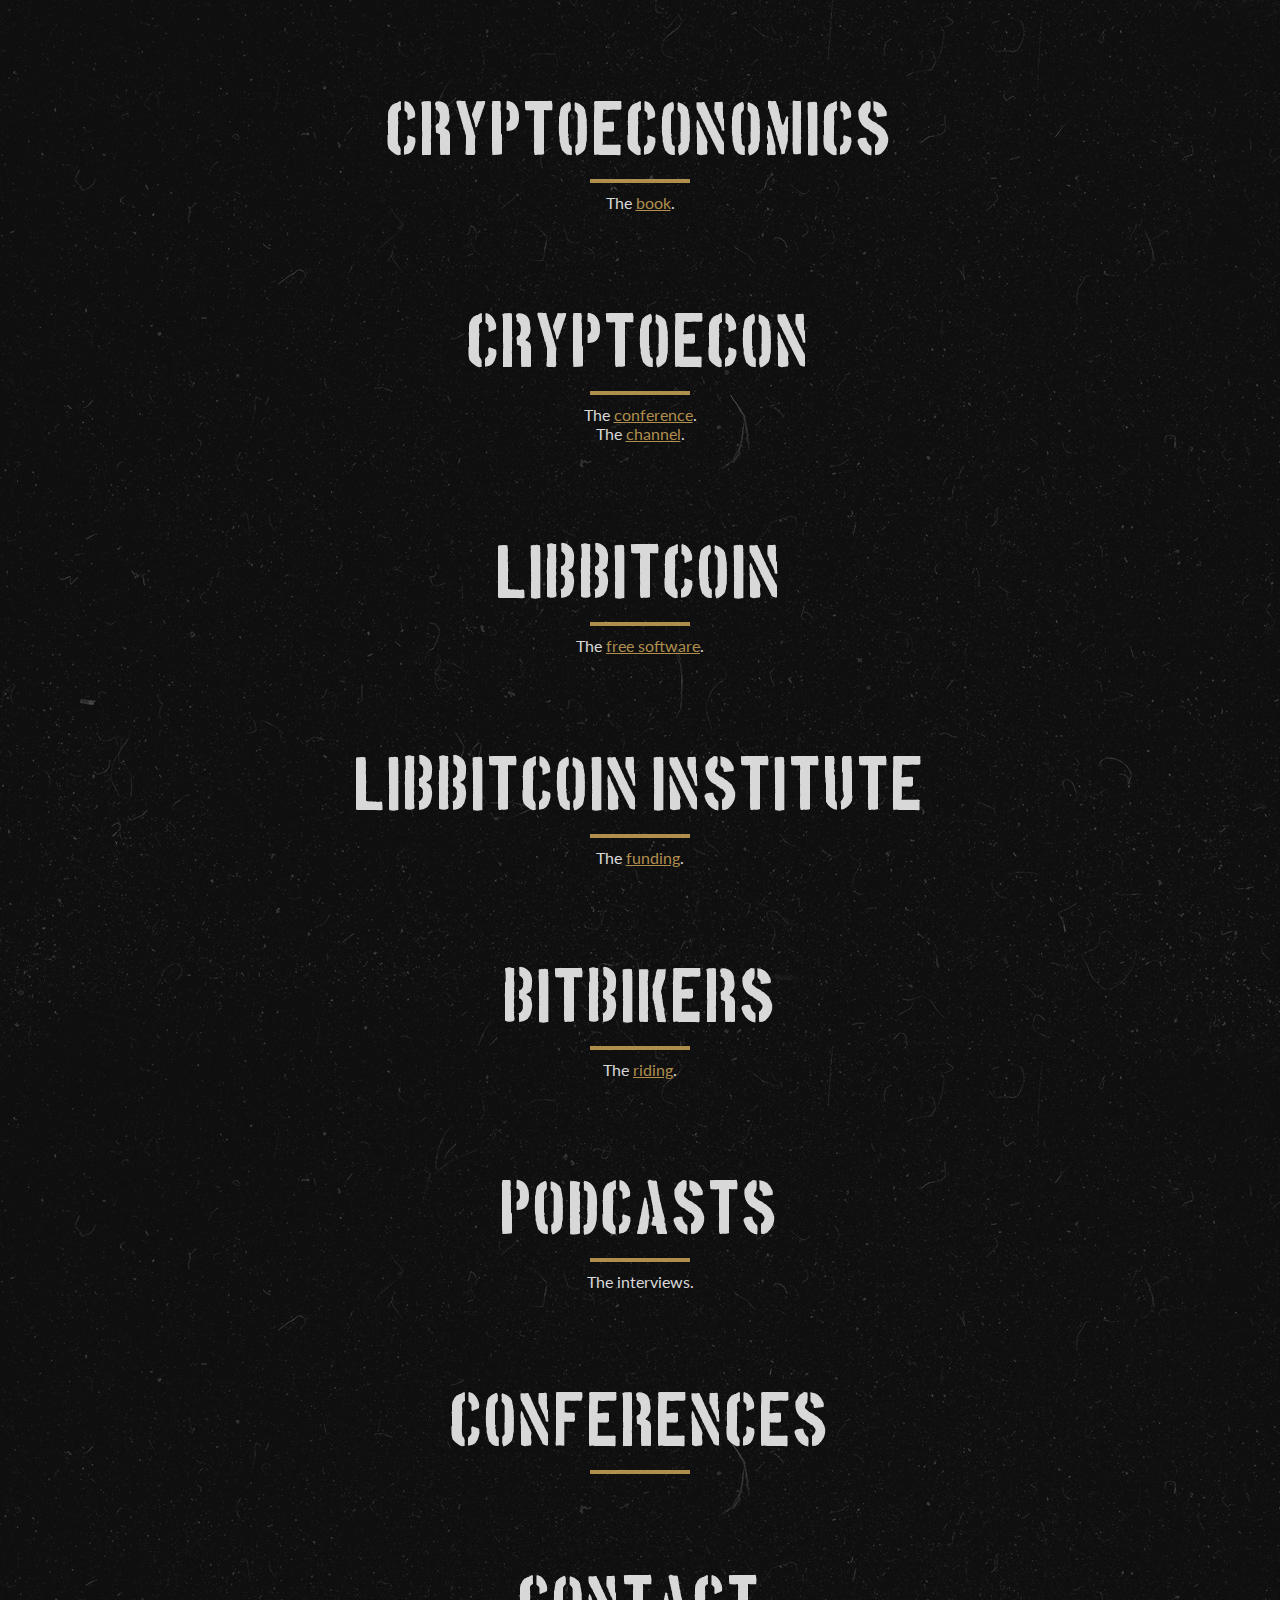
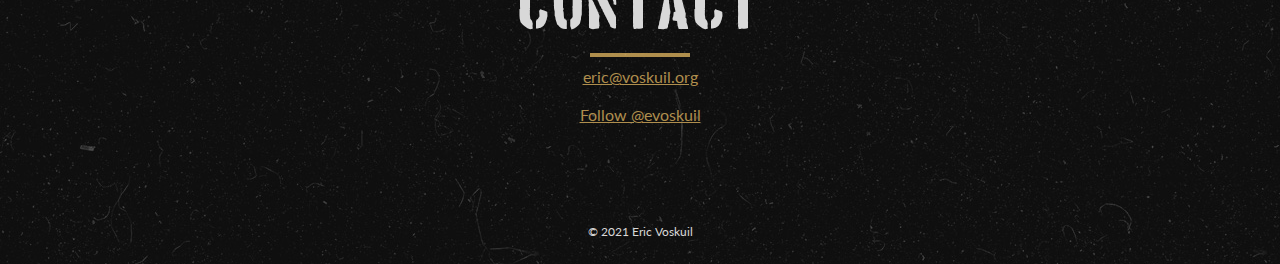
==== index.html @ b8753273 "WIP" ====
<html>
    <head>
        <title>Eric Voskuil</title>
        <meta charset="UTF-8">
        <meta name="viewport" content="width=devicewidth, initial-scale=1.0">
        <meta name="description" content="">

        <link href="https://fonts.googleapis.com/css?family=Lato:300,400,700,900&display=swap" rel="stylesheet">
        <link rel="icon" type="image/png" href="images/icon.png" />
        <link rel="stylesheet" href="style/style.css"/>
    </head>
    <body>
        <div class="section first">
            <div class="title">Cryptoeconomics</div>
            <div class="content center">
                The <a href="cryptoeconomics/index.html">book</a>.
            </div>
        </div>
        
        <div class="section">
            <div class="title">CryptoEcon</div>
            <div class="content center">
                The <a href="https://cryptoecon.org">conference</a>.
                <br>
                The <a href="https://www.youtube.com/channel/UC4OpJvbCwjufMq_bpMF1LnQ">channel</a>.
            </div>
        </div>
        
        <div class="section">
            <div class="title">Libbitcoin</div>
            <div class="content center">
                The <a href="https://libbitcoin.info">free software</a>.
            </div>
        </div>

        <div class="section">
            <div class="title">Libbitcoin Institute</div>
            <div class="content center">
                The <a href="https://libbitcoininstitute.org"/>funding</a>.
            </div>
        </div>
        
        <div class="section">
            <div class="title">Bitbikers</div>
            <div class="content center">
                The <a href="https://bitbikers.org">riding</a>.
            </div>
        </div>
        
        <div class="section">
            <div class="title">Podcasts</div>
            <div class="content center">
                The interviews.
            </div>
        </div>
        
        <div class="section">
            <div class="title center">Conferences</div>
            <div class="content">
            </div>
        </div>

        <div class="section">
            <div class="title">CONTACT</div>
            <div class="content">
                <div class="center">
                    <a href="mailto:eric@voskuil.org">eric@voskuil.org</a>
                    <br><br>
                    <a class="twitter-follow-button"
                      href="https://twitter.com/evoskuil"
                      data-size="small">Follow @evoskuil</a>
                    <script async src="https://platform.twitter.com/widgets.js" charset="utf-8"></script>
                </div>
            </div>
        </div>

        <footer style="font-size:75%">
            &copy; 2021 Eric Voskuil
        </footer>
    </body>
</html>
---- style/style.css ----
* {
  box-sizing: border-box;
}
a {
    color: #af8e4d;
}
body {
    margin: 0;
    padding: 0;
    font-family: 'Lato', sans-serif;
    font-size: 16px;
    color: #d8d8d8;
    background: url('../images/background.jpg');
    -webkit-font-smoothing: antialiased;
}
@font-face {
    font-family: 'Boston';
    src: url('boston.ttf');
}

/*       Header       */
header {
    color: #d8d8d8;
    margin-bottom: 100px;
}
header .background {
    position: absolute;
    top: 0;
    left: 0;
    right: 0;
    height: 600px;
    opacity: 0.80;
    background: url('../images/header.jpg');
    background-position: center;
    z-index: -1000;
    background-size: cover;
    -webkit-mask-image: linear-gradient(to top, rgba(255,255,255,0), rgba(255,255,255,1));
}
header .cover {
    margin-top: 50px;
    text-align: center;
}
header .cover img {
    width: 90%;
    max-width: 600px;
}
header .title {
    margin-top: 120px;
    margin-bottom: 50px;
    font-size: 27px;
    text-align: center;
    color: #ffffff;
}

/*       Content       */
.section {
    margin-top: 100px;
}

.section > .title {
    color: #d8d8d8;
    font-family: 'Boston';
    font-size: 60px;
    text-align: center;
}
.section > .title:after {
    display: block;
    content: "";
    width: 100px;
    height: 4px;
    background-color: #e5b962;
    opacity: 0.75;
    margin: 10px auto;
}
.section > .content {
    max-width: 1080px;
    width: 90%;
    margin: 0 auto;
}
.bold {
    font-weight: 900;
}
.italic {
    font-style: italic;
}
.center {
    text-align: center;
}
.paragraph {
    text-align: justify;
	margin: 10px 10px 10px 10px;
}
.row {
    display: flex;
}
.row-column {
    width: 50%;
    padding: 20px;
}
.row-column.row-middle {
    align-self: center;
}
.row-column > .title {
    color: #d8d8d8;
    font-family: 'Boston';
    font-size: 28px;
    text-align: center;
    margin-top: 20px;
}
.row-column > .title:after {
    display: block;
    content: "";
    width: 80px;
    height: 2px;
    background-color: #e5b962;
    opacity: 0.75;
    margin: 0 auto;
}
.row-column .row-img {
    width: 100%;
    border: 3px solid #af8e4d;
}
.row-column .address {
    margin-top: 10px;
    text-align: center;
}

/*       Speakers       */
.speakers {
    display: flex;
    justify-content: center;
    flex-wrap: wrap;
    margin: 0 -30px 0 -30px;
}
.speaker {
    text-align: center;
    display: flex;
    flex-direction: column;
    width: 160px;
    margin: 30px 30px;
}
.speaker img {
    width: 144px;
    height: 144px;
    border: 3px solid #af8e4d;
    align-self: center;
}
.speaker .name {
    font-weight: 900;
    margin-top: 5px;
}

/*       Syllabus Item       */
.day-title {
    display: inline-block;
    font-size: 24px;
    padding-bottom: 5px;
    border-bottom: 2px solid #af8e4d;
    margin: 30px 0 30px 0;
    font-weight: 700;
}
.day {
    display: table;
    width: 100%;
}
.day-item {
    display: table-row;
}
.day-item > .timeslot {
    display: table-cell;
    width: 200px;
    padding-top: 30px;
}
.day .day-item:first-child > .timeslot {
    padding-top: 0px;
}
.day-item > .timeslot .divider {
    display: inline-block;
    content: "";
    width: 5px;
    height: 2px;
    background-color: #d8d8d8;
    opacity: 0.75;
    margin: 5px 3px;
}
.day-item > .content {
    display: table-cell;
}
.day-item > .content > .title {
    font-weight: 900;
}
.day-item > .content > .by span {
    color: #af8e4d;
}
.day-item > .content > .description {
    margin-top: 10px;
}

/*       Sponsors       */
.sponsors {
    display: flex;
    justify-content: center;
    flex-wrap: wrap;
    margin: 0 -35px 0 -35px;
}
.sponsor {
    text-align: center;
    display: flex;
    flex-direction: column;
    margin: 35px;
    justify-content: center;
}
.sponsor img {
    max-width: 250px;
    display: inline-flex;
}

/*       Contact       */
.contact {
    margin-top: 50px;
}

/*       Footer       */
footer {
    margin-top: 100px;
    margin-bottom: 25px;
    text-align: center;
}

@media only screen and (max-width: 1400px) {
    .section.first {
        margin-top: 100px;
    }
}

@media only screen and (max-width: 950px) {
    .row.block {
        display: block;
    }
    .row-column {
        width: 100%;
    }
    .row-column .row-img {
        width: 100%;
    }

    .day-item > .timeslot {
        width: 175px;
    }
}

@media only screen and (max-width: 750px) {
    .row-column .address {
        font-size: 20px;
    }

    .speakers {
        margin: 0 -20px 0 -20px;
    }
    .speaker {
        margin: 10px;
    }
    .day-item > .timeslot {
        width: 100px;
    }
    .day-item > .timeslot .divider {
        display: block;
        content: "";
        width: 50px;
        height: 1px;
        opacity: 0.75;
        margin: 10px 0;
    }
    .sponsors {
        margin: 0 -20px 0 -20px;
    }
}
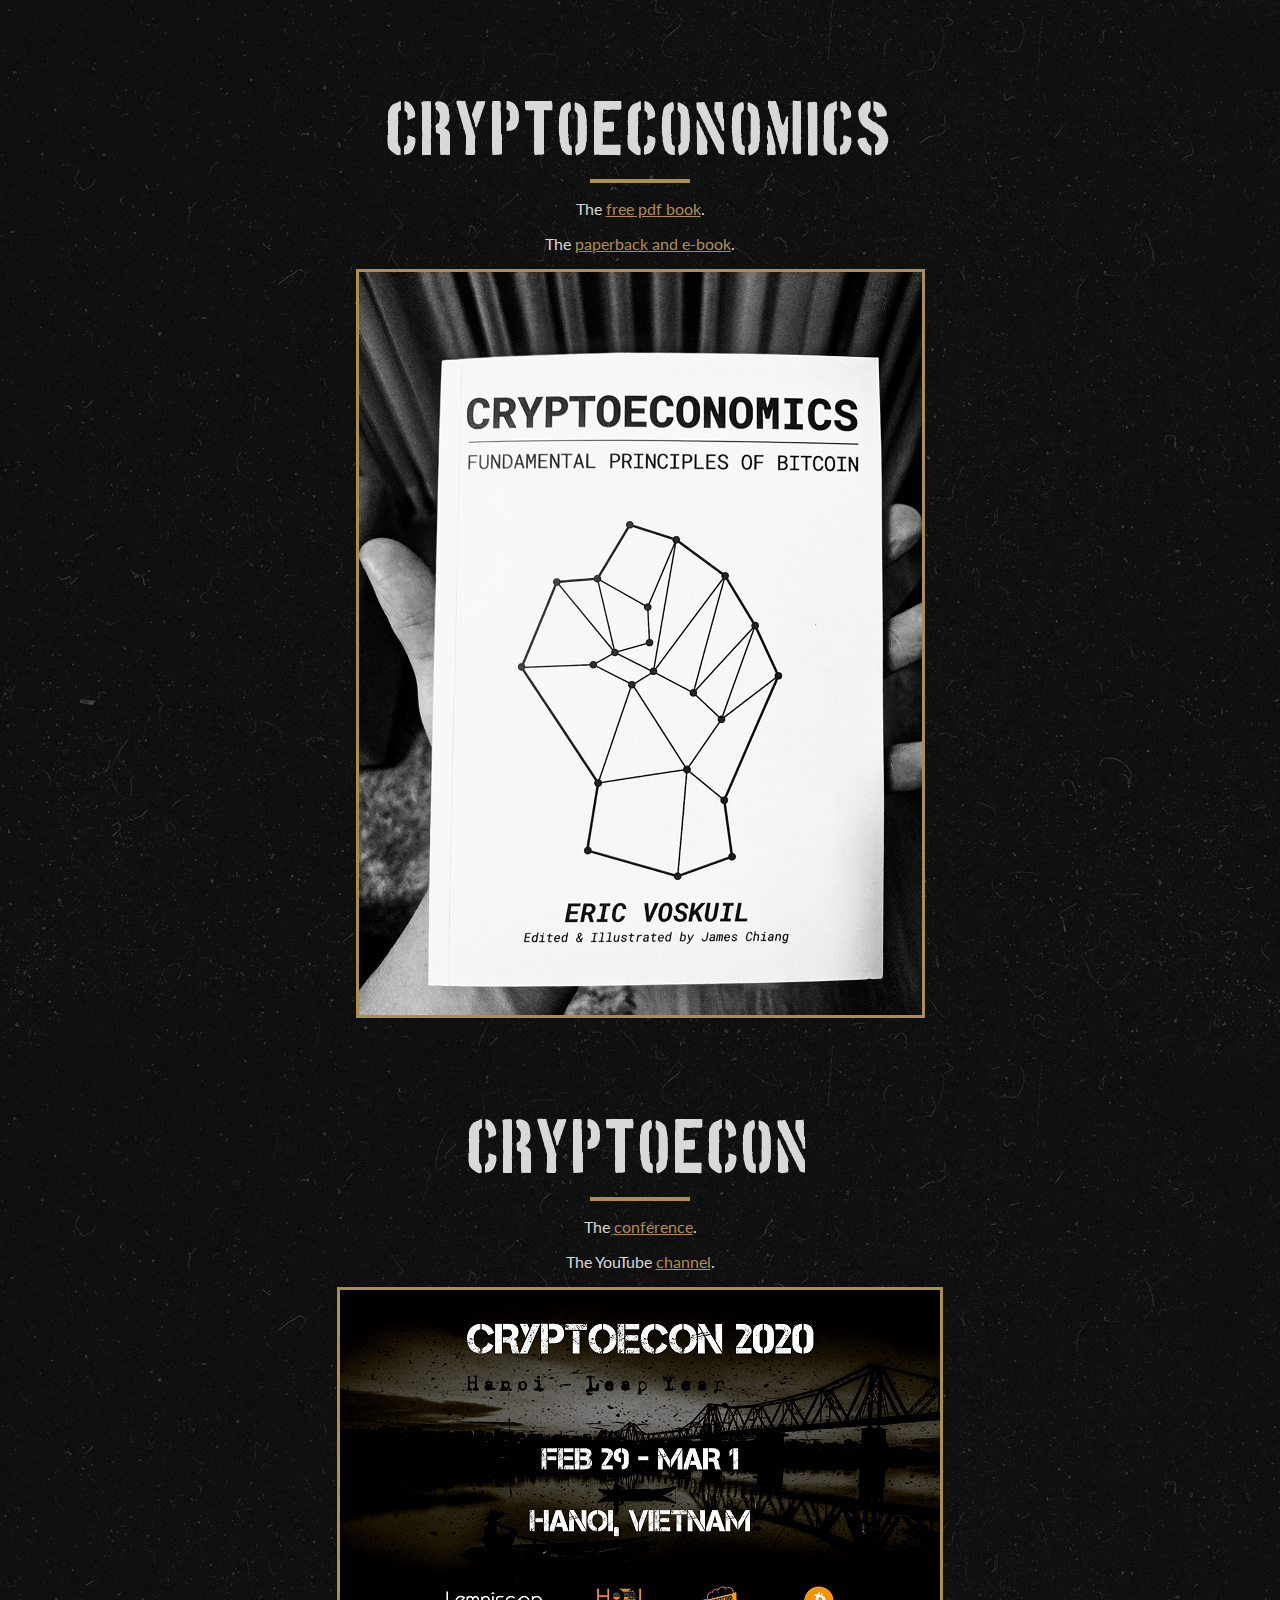
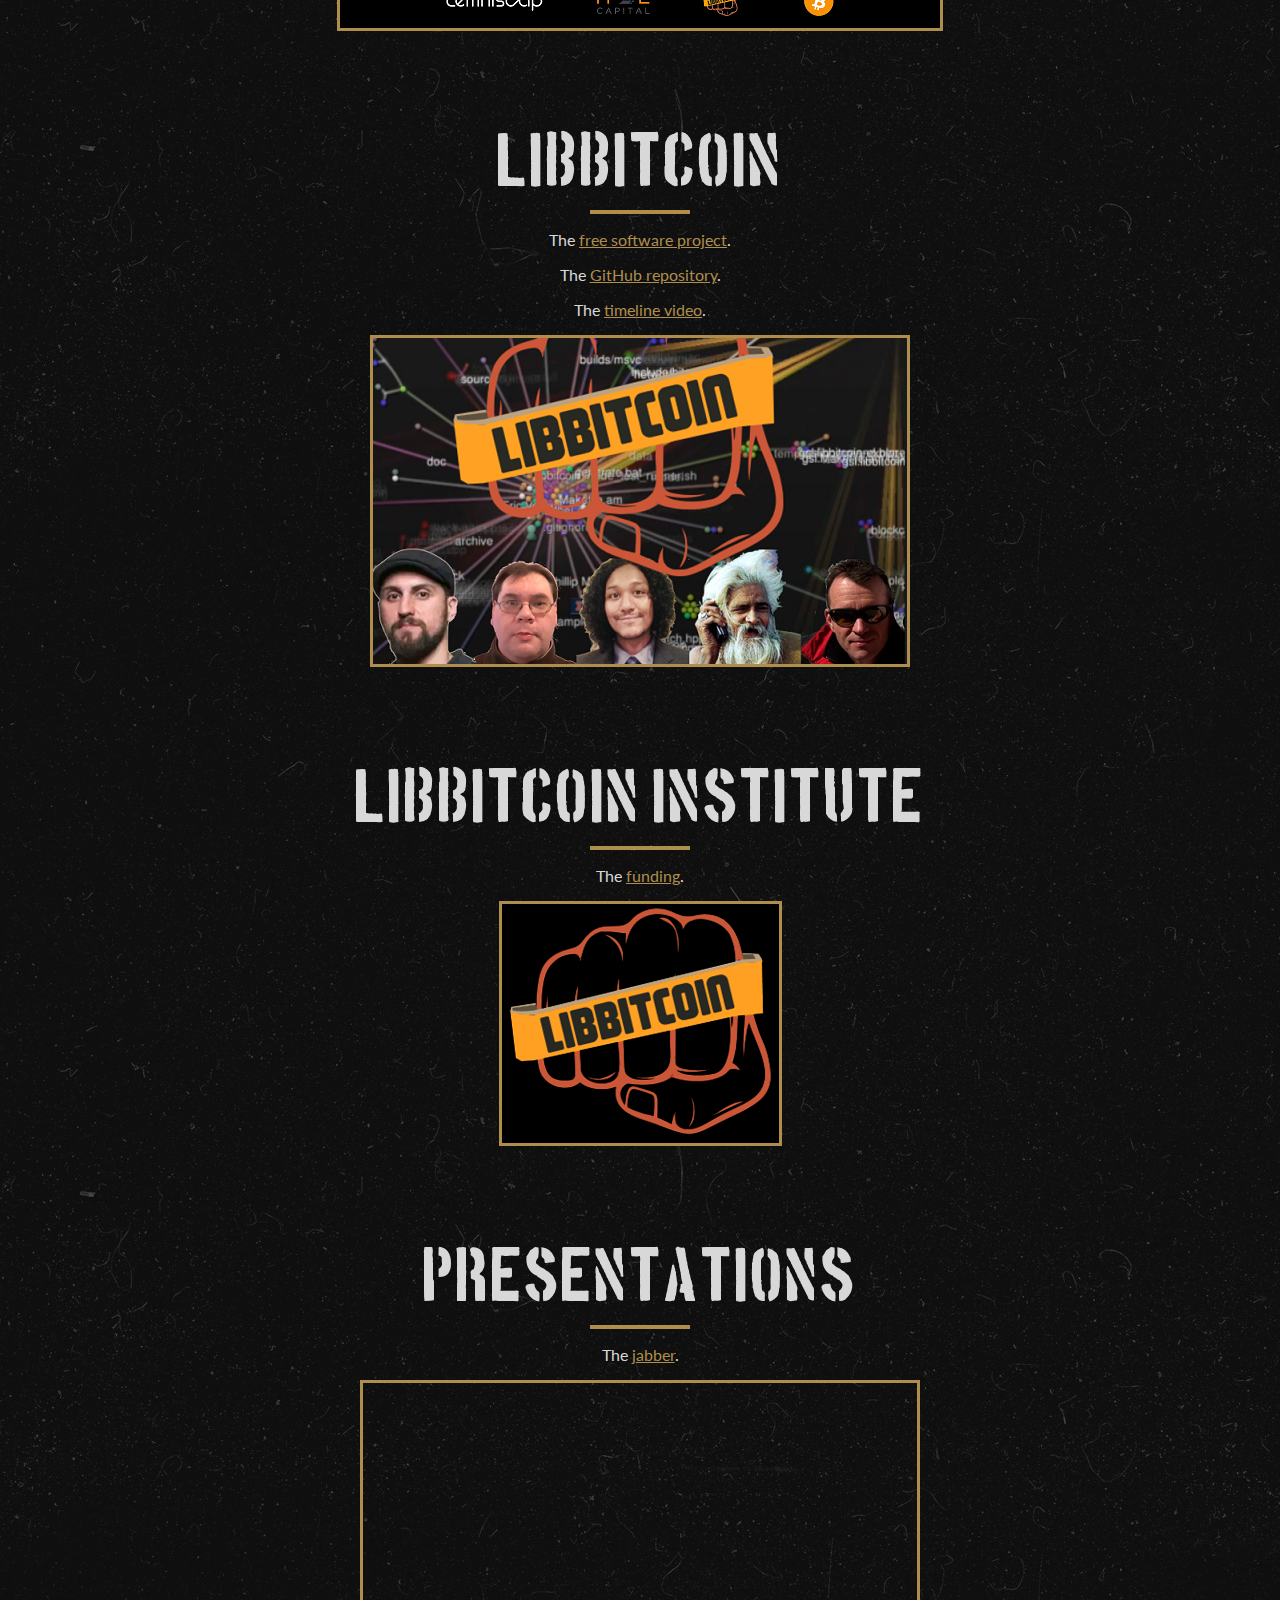
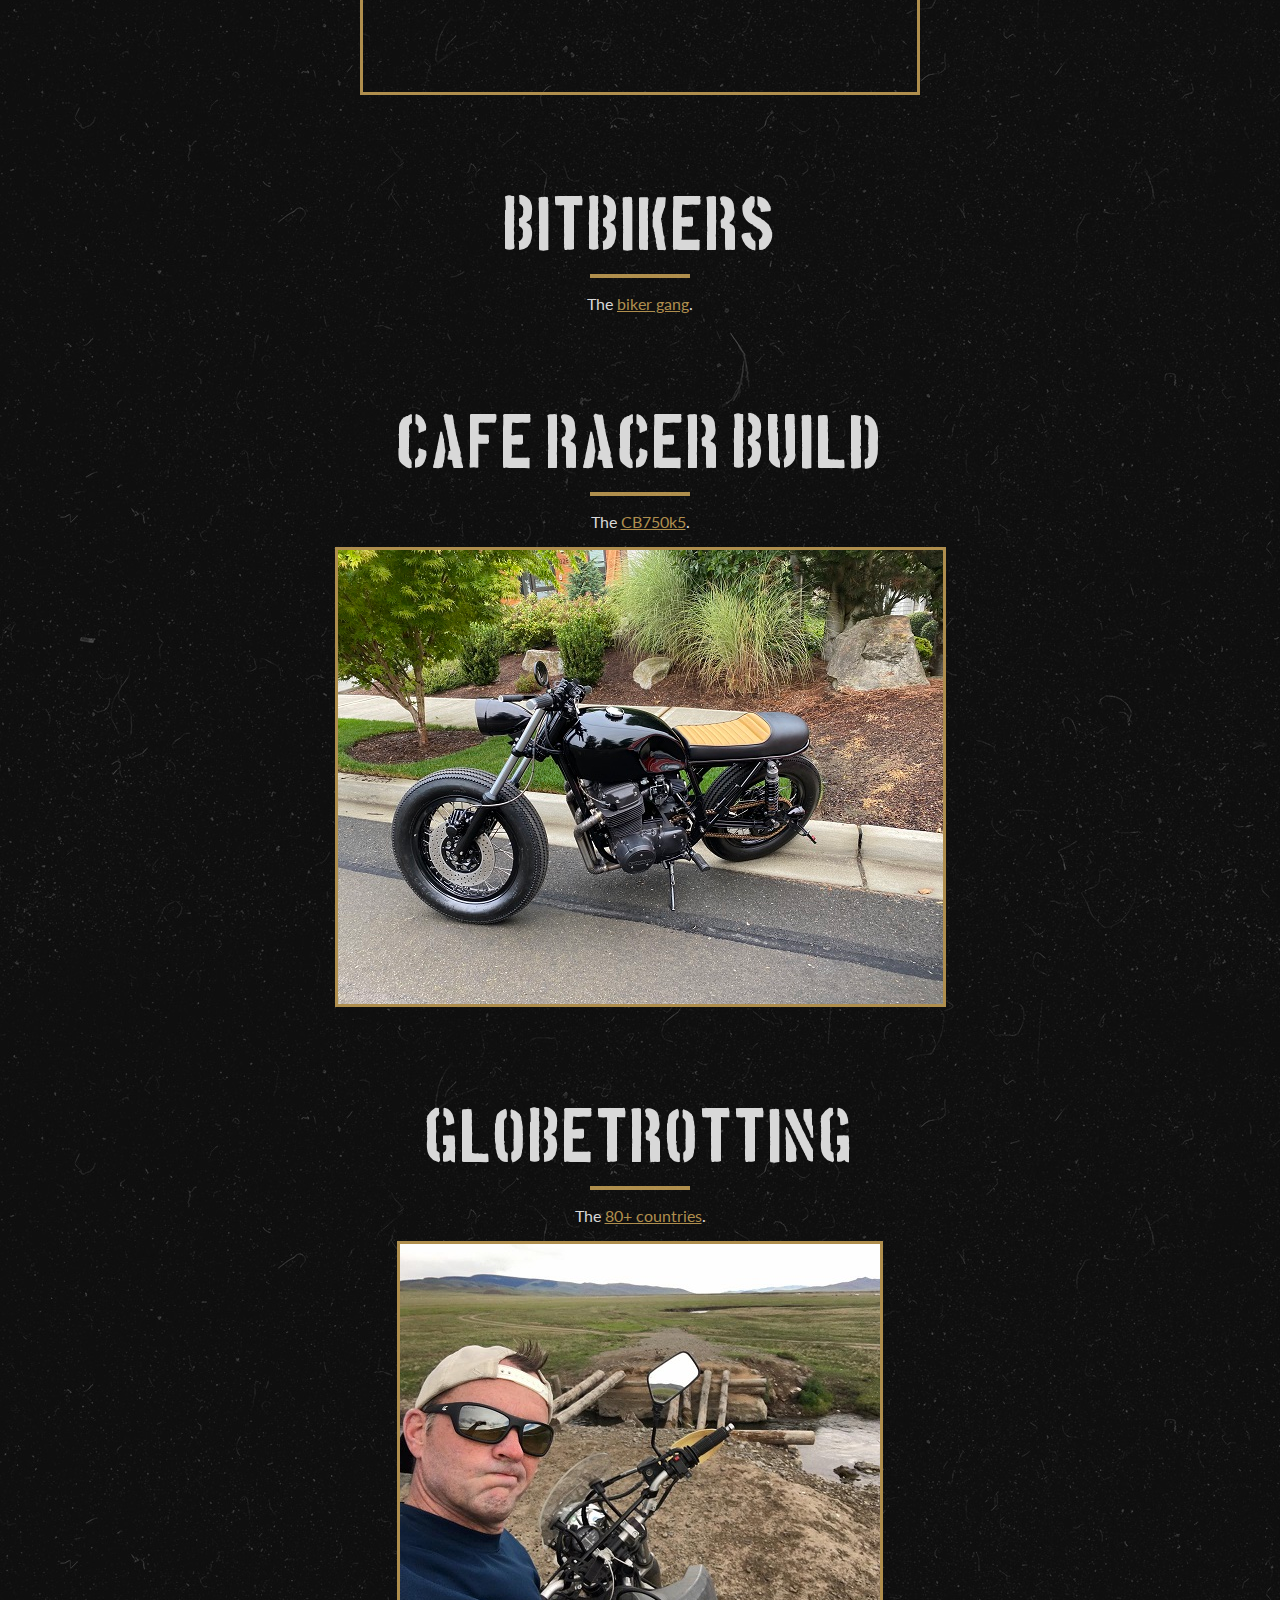
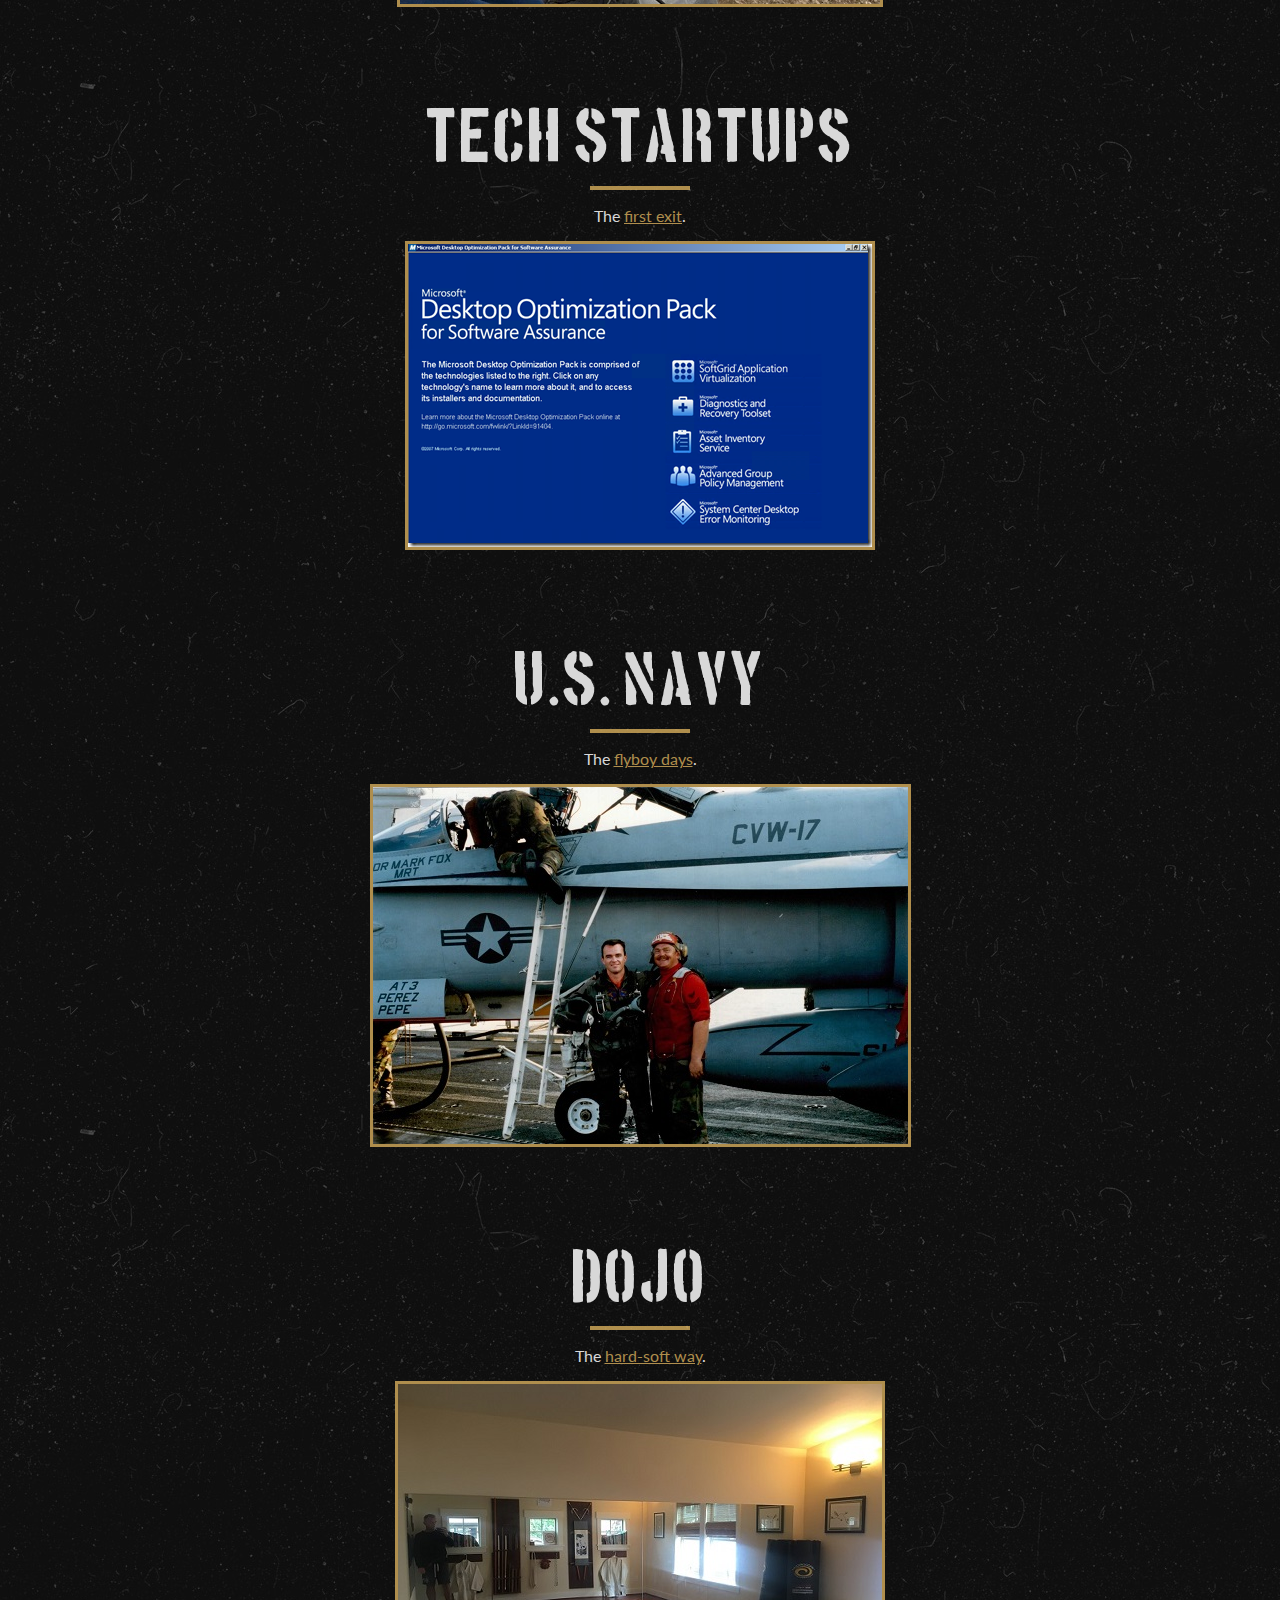
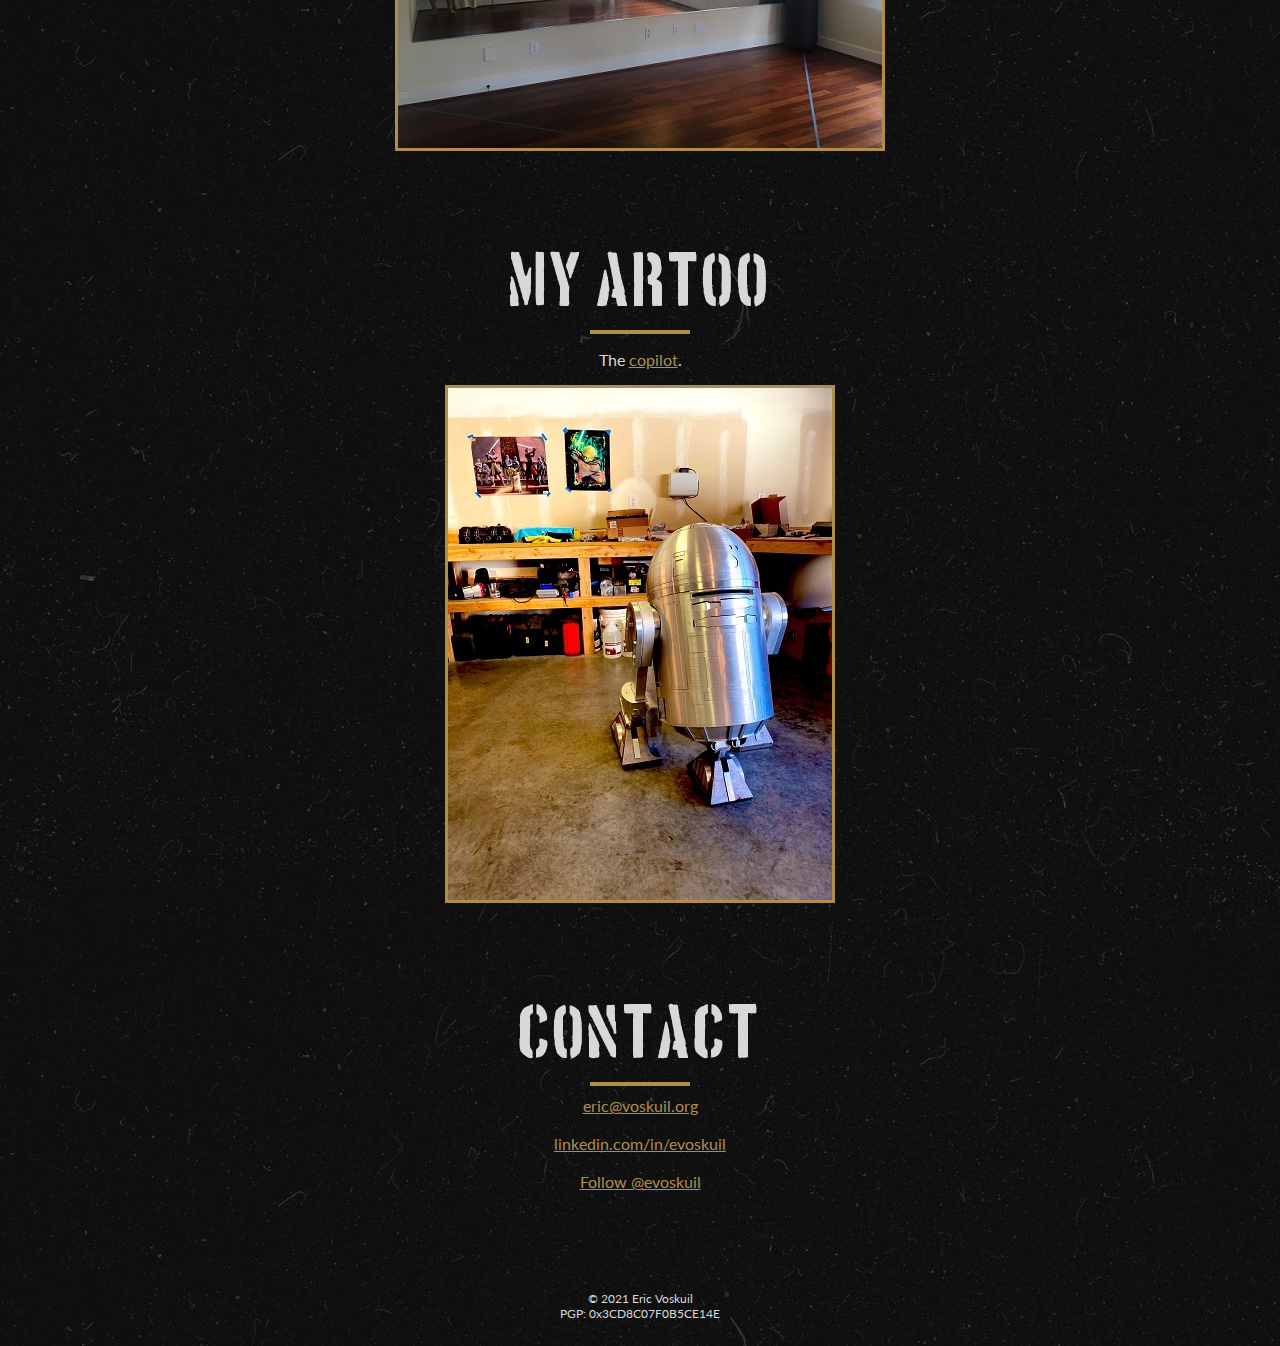
==== commit 3f1a71aa: "WIP" ====
--- a/index.html
+++ b/index.html
@@ -10,53 +10,140 @@
         <link rel="stylesheet" href="style/style.css"/>
     </head>
     <body>
-        <div class="section first">
+        <div class="section">
             <div class="title">Cryptoeconomics</div>
             <div class="content center">
-                The <a href="cryptoeconomics/index.html">book</a>.
+                <p>The <a href="Cryptoeconomics-e2-v1.2.pdf" target="blank_">free pdf book</a>.</p>
+                <p>The <a href="https://www.amazon.com/dp/1735060828" target="blank_">paperback and e-book</a>.</p>
+                <a href="https://www.amazon.com/dp/1735060828" target="blank_">
+                    <img src="./images/hand-book.jpg" alt="Cryptoeconomics 1st Edition">
+                </a>
             </div>
         </div>
         
         <div class="section">
             <div class="title">CryptoEcon</div>
             <div class="content center">
-                The <a href="https://cryptoecon.org">conference</a>.
-                <br>
-                The <a href="https://www.youtube.com/channel/UC4OpJvbCwjufMq_bpMF1LnQ">channel</a>.
-            </div>
+                <p>The <a href="https://cryptoecon.org" target="blank_">conference</a>.</p>
+                <p>The YouTube <a href="https://www.youtube.com/channel/UC4OpJvbCwjufMq_bpMF1LnQ" target="blank_">channel</a>.</p>
+                <a href="https://cryptoecon.org" target="blank_">
+                    <img src="./images/cryptoecon.png" alt="CryptoEcon Hanoi 2020">
+                </a>
+            </div>            
         </div>
         
         <div class="section">
             <div class="title">Libbitcoin</div>
             <div class="content center">
-                The <a href="https://libbitcoin.info">free software</a>.
+                <p>The <a href="https://libbitcoin.info" target="blank_">free software project</a>.</p>
+                <p>The <a href="https://github.com/libbitcoin" target="blank_">GitHub repository</a>.</p>
+                <p>The <a href="https://youtu.be/fyUG-QRPp0w" target="blank_">timeline video</a>.</p>
+                <a href="https://youtu.be/fyUG-QRPp0w" target="blank_">
+                    <img src="./images/libbitcoin-team.png" alt="Libbitcoin">
+                </a>
             </div>
         </div>
 
         <div class="section">
             <div class="title">Libbitcoin Institute</div>
             <div class="content center">
-                The <a href="https://libbitcoininstitute.org"/>funding</a>.
+                <p>The <a href="https://libbitcoininstitute.org" target="blank_"/>funding</a>.</p>
+                <a href="https://libbitcoininstitute.org" target="blank_">
+                    <img src="./images/libbitcoin-logo.png" alt="Libbitcoin Institute">
+                </a>
+            </div> 
+        </div>
+
+        <div class="section">
+            <div class="title">Presentations</div>
+            <div class="content center">
+                <p>The <a href="https://youtube.com/playlist?list=PLZUaD2LmJU3QRW9cmxR1eijFyV_YaD7bI" target="blank_">jabber</a>.</p>
+            </div>
+            <div align="center">
+                <iframe class="image"
+                    width="560" height="315" 
+                    src="https://www.youtube.com/embed/fMVcjQ_-mGo"
+                    frameborder="0" 
+                    allow="accelerometer; autoplay; clipboard-write; encrypted-media; gyroscope; picture-in-picture" 
+                    allowfullscreen="true">
+                </iframe>
+            </div>
+        </div>
+
+        <div class="section">
+            <div class="title">Bitbikers</div>
+            <div class="content center">
+                <p>The <a href="https://bitbikers.org" target="blank_">biker gang</a>.</p>
+                <blockquote class="twitter-tweet" align="center">
+                    <a href="https://twitter.com/andhans_jail/status/1224770543875956738"></a>
+                    <script async src="https://platform.twitter.com/widgets.js"></script>
+                </blockquote>
             </div>
         </div>
         
         <div class="section">
-            <div class="title">Bitbikers</div>
+            <div class="title">Cafe Racer Build</div>
             <div class="content center">
-                The <a href="https://bitbikers.org">riding</a>.
+                <p>The <a href="https://cb750k5.org" target="blank_">CB750k5</a>.</p>
+                <a href="https://cb750k5.org" target="blank_">
+                    <img src="./images/cafe-racer.jpg" alt="My Old Bike">
+                </a>
+            </div> 
+            </div>
+        </div>
+
+        <div class="section">
+            <div class="title">Globetrotting</div>
+            <div class="content center">
+                <p>The <a href="https://nisabula.wordpress.com" target="blank_">80+ countries</a>.</p>
+                <a href="https://nisabula.wordpress.com" target="blank_">
+                    <img src="./images/bridge.jpg" alt="Mongolian Bridge">
+                </a>
+            </div> 
+            </div>
+        </div>
+
+        <div class="section">
+            <div class="title">Tech Startups</div>
+            <div class="content center">
+                <p>The <a href="https://www.infoworld.com/article/2661727/microsoft-buys-desktopstandard.html" target="blank_">first exit</a>.</p>
+                <a href="https://partner.microsoft.com/en-us/solutions/mdop" target="blank_">
+                    <img src="./images/mdop.png" alt="Desktop Optimization">
+                </a>
+            </div>
             </div>
         </div>
         
         <div class="section">
-            <div class="title">Podcasts</div>
+            <div class="title">U.S. Navy</div>
             <div class="content center">
-                The interviews.
+                <p>The <a href="https://www.wsj.com/articles/SB10001424052748703278604574624213386173876" target="blank_">flyboy days</a>.</p>
+                <a href="https://www.wsj.com/articles/SB10001424052748703278604574624213386173876" target="blank_">
+                    <img src="./images/last-carrier-flight.jpg" alt="Alone and Unafraid">
+                </a>
+            </div>
             </div>
         </div>
-        
+
         <div class="section">
-            <div class="title center">Conferences</div>
-            <div class="content">
+            <div class="title">Dojo</div>
+            <div class="content center">
+                <p>The <a href="https://en.wikipedia.org/wiki/G%C5%8Dj%C5%AB-ry%C5%AB" target="blank_">hard-soft way</a>.</p>
+                <a href="https://en.wikipedia.org/wiki/G%C5%8Dj%C5%AB-ry%C5%AB" target="blank_">
+                    <img src="./images/dojo.jpg" alt="Dojo">
+                </a>
+            </div> 
+            </div>
+        </div>
+
+        <div class="section">
+            <div class="title">My Artoo</div>
+            <div class="content center">
+                <p>The <a href="https://en.wikipedia.org/wiki/R2-D2" target="blank_">copilot</a>.</p>
+                <a href="https://en.wikipedia.org/wiki/R2-D2" target="blank_">
+                    <img src="./images/r2d2.jpg" alt="R2D2">
+                </a>
+            </div> 
             </div>
         </div>
 
@@ -66,16 +153,21 @@
                 <div class="center">
                     <a href="mailto:eric@voskuil.org">eric@voskuil.org</a>
                     <br><br>
+                    <a href="https://linkedin.com/in/evoskuil" target="blank_">linkedin.com/in/evoskuil</a>
+                    <br><br>
                     <a class="twitter-follow-button"
                       href="https://twitter.com/evoskuil"
+                      target="blank_"
                       data-size="small">Follow @evoskuil</a>
-                    <script async src="https://platform.twitter.com/widgets.js" charset="utf-8"></script>
+                    <script src="https://platform.twitter.com/widgets.js" async></script>
                 </div>
             </div>
         </div>
 
         <footer style="font-size:75%">
             &copy; 2021 Eric Voskuil
+            <br>
+            PGP: 0x3CD8C07F0B5CE14E
         </footer>
     </body>
 </html>
--- a/style/style.css
+++ b/style/style.css
@@ -20,7 +20,6 @@
 
 /*       Header       */
 header {
-    color: #d8d8d8;
     margin-bottom: 100px;
 }
 header .background {
@@ -36,20 +35,11 @@
     background-size: cover;
     -webkit-mask-image: linear-gradient(to top, rgba(255,255,255,0), rgba(255,255,255,1));
 }
-header .cover {
-    margin-top: 50px;
-    text-align: center;
+img {
+    border: 3px solid #af8e4d;
 }
-header .cover img {
-    width: 90%;
-    max-width: 600px;
-}
-header .title {
-    margin-top: 120px;
-    margin-bottom: 50px;
-    font-size: 27px;
-    text-align: center;
-    color: #ffffff;
+.image {
+    border: 3px solid #af8e4d;
 }
 
 /*       Content       */
@@ -77,142 +67,8 @@
     width: 90%;
     margin: 0 auto;
 }
-.bold {
-    font-weight: 900;
-}
-.italic {
-    font-style: italic;
-}
 .center {
     text-align: center;
-}
-.paragraph {
-    text-align: justify;
-	margin: 10px 10px 10px 10px;
-}
-.row {
-    display: flex;
-}
-.row-column {
-    width: 50%;
-    padding: 20px;
-}
-.row-column.row-middle {
-    align-self: center;
-}
-.row-column > .title {
-    color: #d8d8d8;
-    font-family: 'Boston';
-    font-size: 28px;
-    text-align: center;
-    margin-top: 20px;
-}
-.row-column > .title:after {
-    display: block;
-    content: "";
-    width: 80px;
-    height: 2px;
-    background-color: #e5b962;
-    opacity: 0.75;
-    margin: 0 auto;
-}
-.row-column .row-img {
-    width: 100%;
-    border: 3px solid #af8e4d;
-}
-.row-column .address {
-    margin-top: 10px;
-    text-align: center;
-}
-
-/*       Speakers       */
-.speakers {
-    display: flex;
-    justify-content: center;
-    flex-wrap: wrap;
-    margin: 0 -30px 0 -30px;
-}
-.speaker {
-    text-align: center;
-    display: flex;
-    flex-direction: column;
-    width: 160px;
-    margin: 30px 30px;
-}
-.speaker img {
-    width: 144px;
-    height: 144px;
-    border: 3px solid #af8e4d;
-    align-self: center;
-}
-.speaker .name {
-    font-weight: 900;
-    margin-top: 5px;
-}
-
-/*       Syllabus Item       */
-.day-title {
-    display: inline-block;
-    font-size: 24px;
-    padding-bottom: 5px;
-    border-bottom: 2px solid #af8e4d;
-    margin: 30px 0 30px 0;
-    font-weight: 700;
-}
-.day {
-    display: table;
-    width: 100%;
-}
-.day-item {
-    display: table-row;
-}
-.day-item > .timeslot {
-    display: table-cell;
-    width: 200px;
-    padding-top: 30px;
-}
-.day .day-item:first-child > .timeslot {
-    padding-top: 0px;
-}
-.day-item > .timeslot .divider {
-    display: inline-block;
-    content: "";
-    width: 5px;
-    height: 2px;
-    background-color: #d8d8d8;
-    opacity: 0.75;
-    margin: 5px 3px;
-}
-.day-item > .content {
-    display: table-cell;
-}
-.day-item > .content > .title {
-    font-weight: 900;
-}
-.day-item > .content > .by span {
-    color: #af8e4d;
-}
-.day-item > .content > .description {
-    margin-top: 10px;
-}
-
-/*       Sponsors       */
-.sponsors {
-    display: flex;
-    justify-content: center;
-    flex-wrap: wrap;
-    margin: 0 -35px 0 -35px;
-}
-.sponsor {
-    text-align: center;
-    display: flex;
-    flex-direction: column;
-    margin: 35px;
-    justify-content: center;
-}
-.sponsor img {
-    max-width: 250px;
-    display: inline-flex;
 }
 
 /*       Contact       */
@@ -226,52 +82,3 @@
     margin-bottom: 25px;
     text-align: center;
 }
-
-@media only screen and (max-width: 1400px) {
-    .section.first {
-        margin-top: 100px;
-    }
-}
-
-@media only screen and (max-width: 950px) {
-    .row.block {
-        display: block;
-    }
-    .row-column {
-        width: 100%;
-    }
-    .row-column .row-img {
-        width: 100%;
-    }
-
-    .day-item > .timeslot {
-        width: 175px;
-    }
-}
-
-@media only screen and (max-width: 750px) {
-    .row-column .address {
-        font-size: 20px;
-    }
-
-    .speakers {
-        margin: 0 -20px 0 -20px;
-    }
-    .speaker {
-        margin: 10px;
-    }
-    .day-item > .timeslot {
-        width: 100px;
-    }
-    .day-item > .timeslot .divider {
-        display: block;
-        content: "";
-        width: 50px;
-        height: 1px;
-        opacity: 0.75;
-        margin: 10px 0;
-    }
-    .sponsors {
-        margin: 0 -20px 0 -20px;
-    }
-}
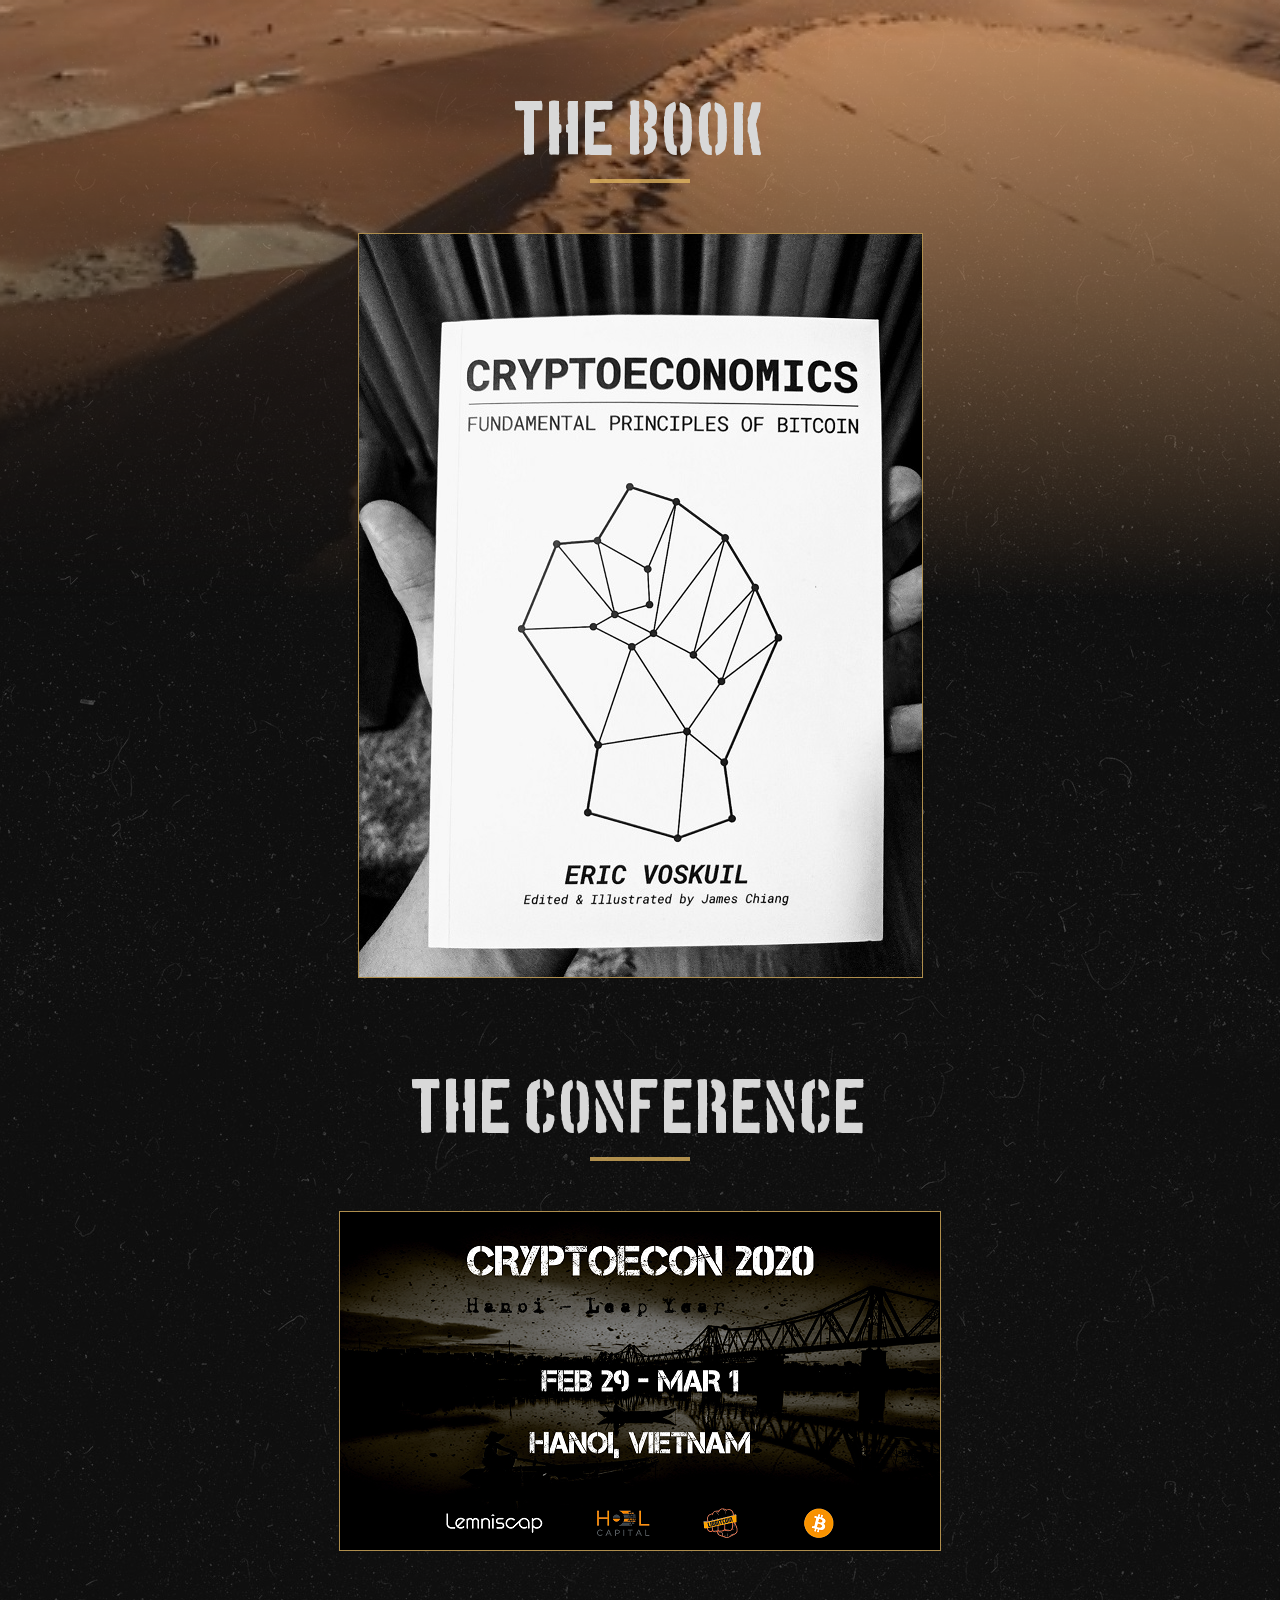
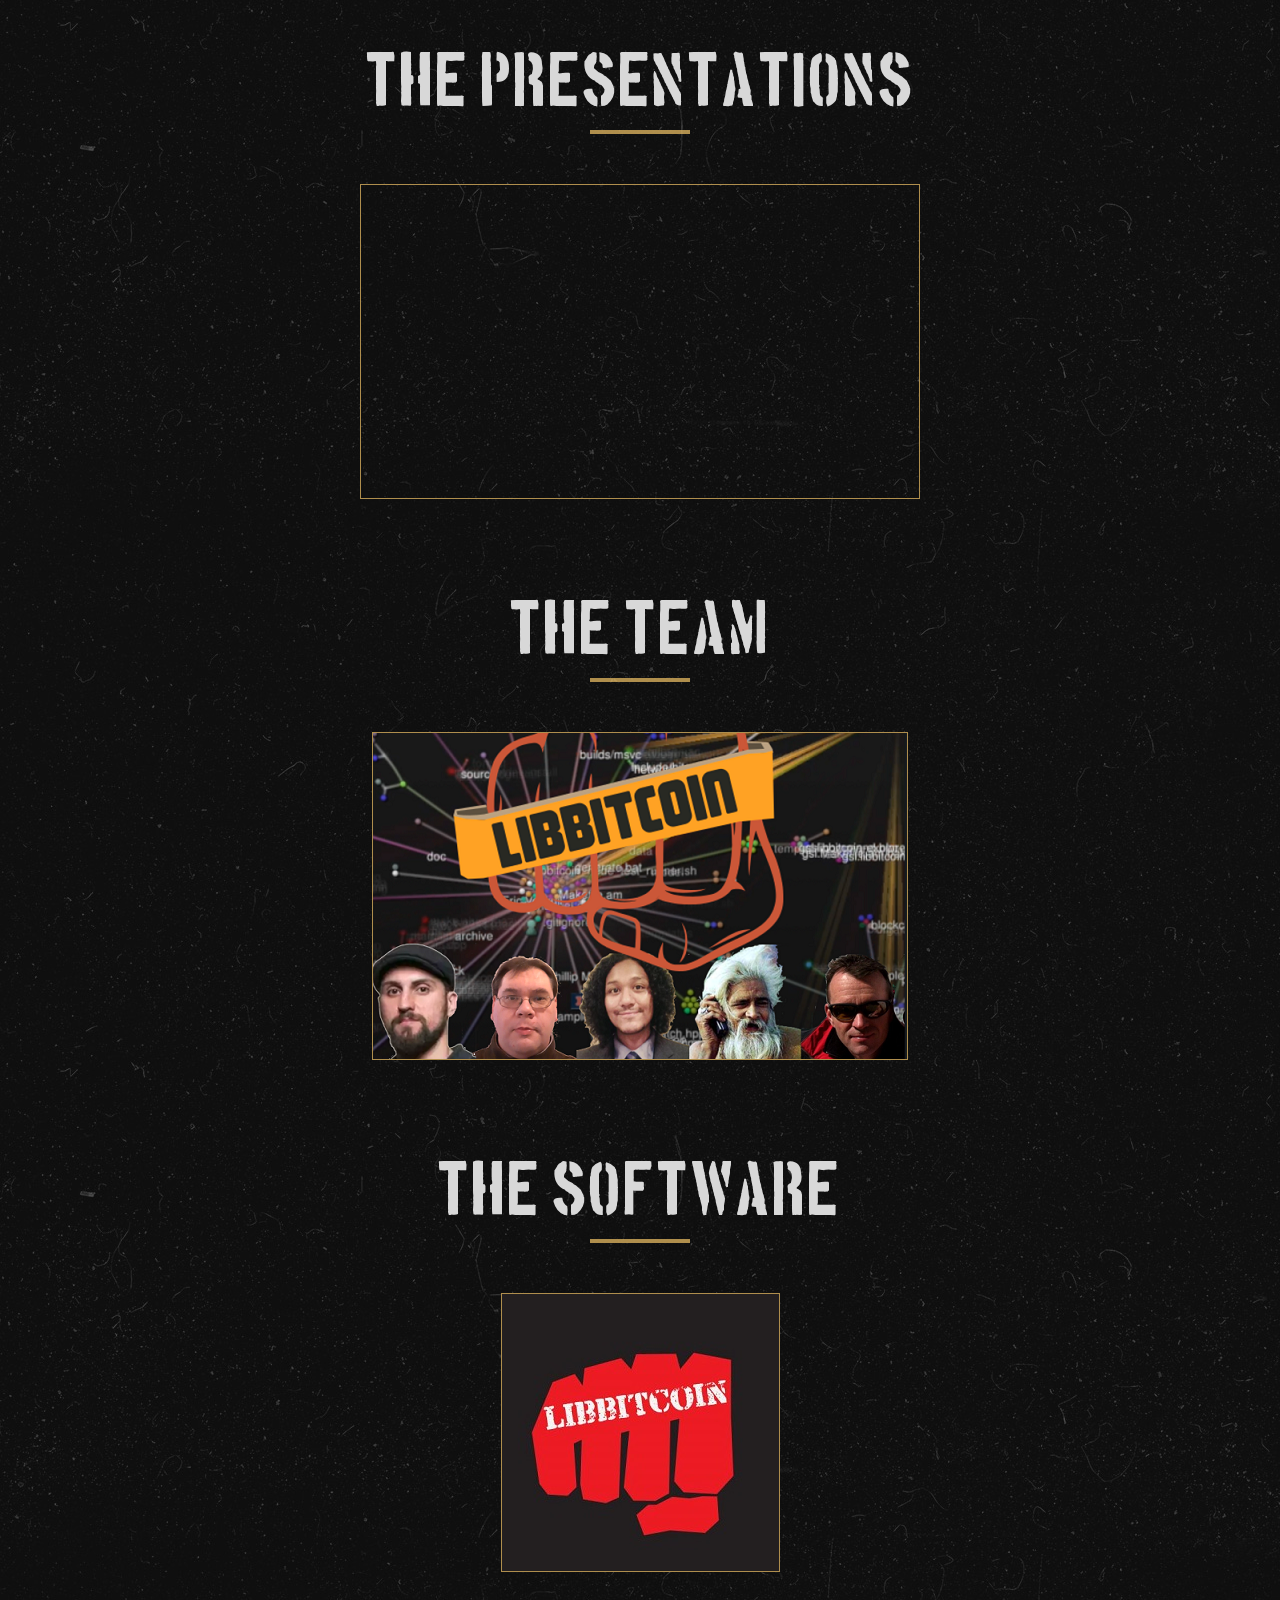
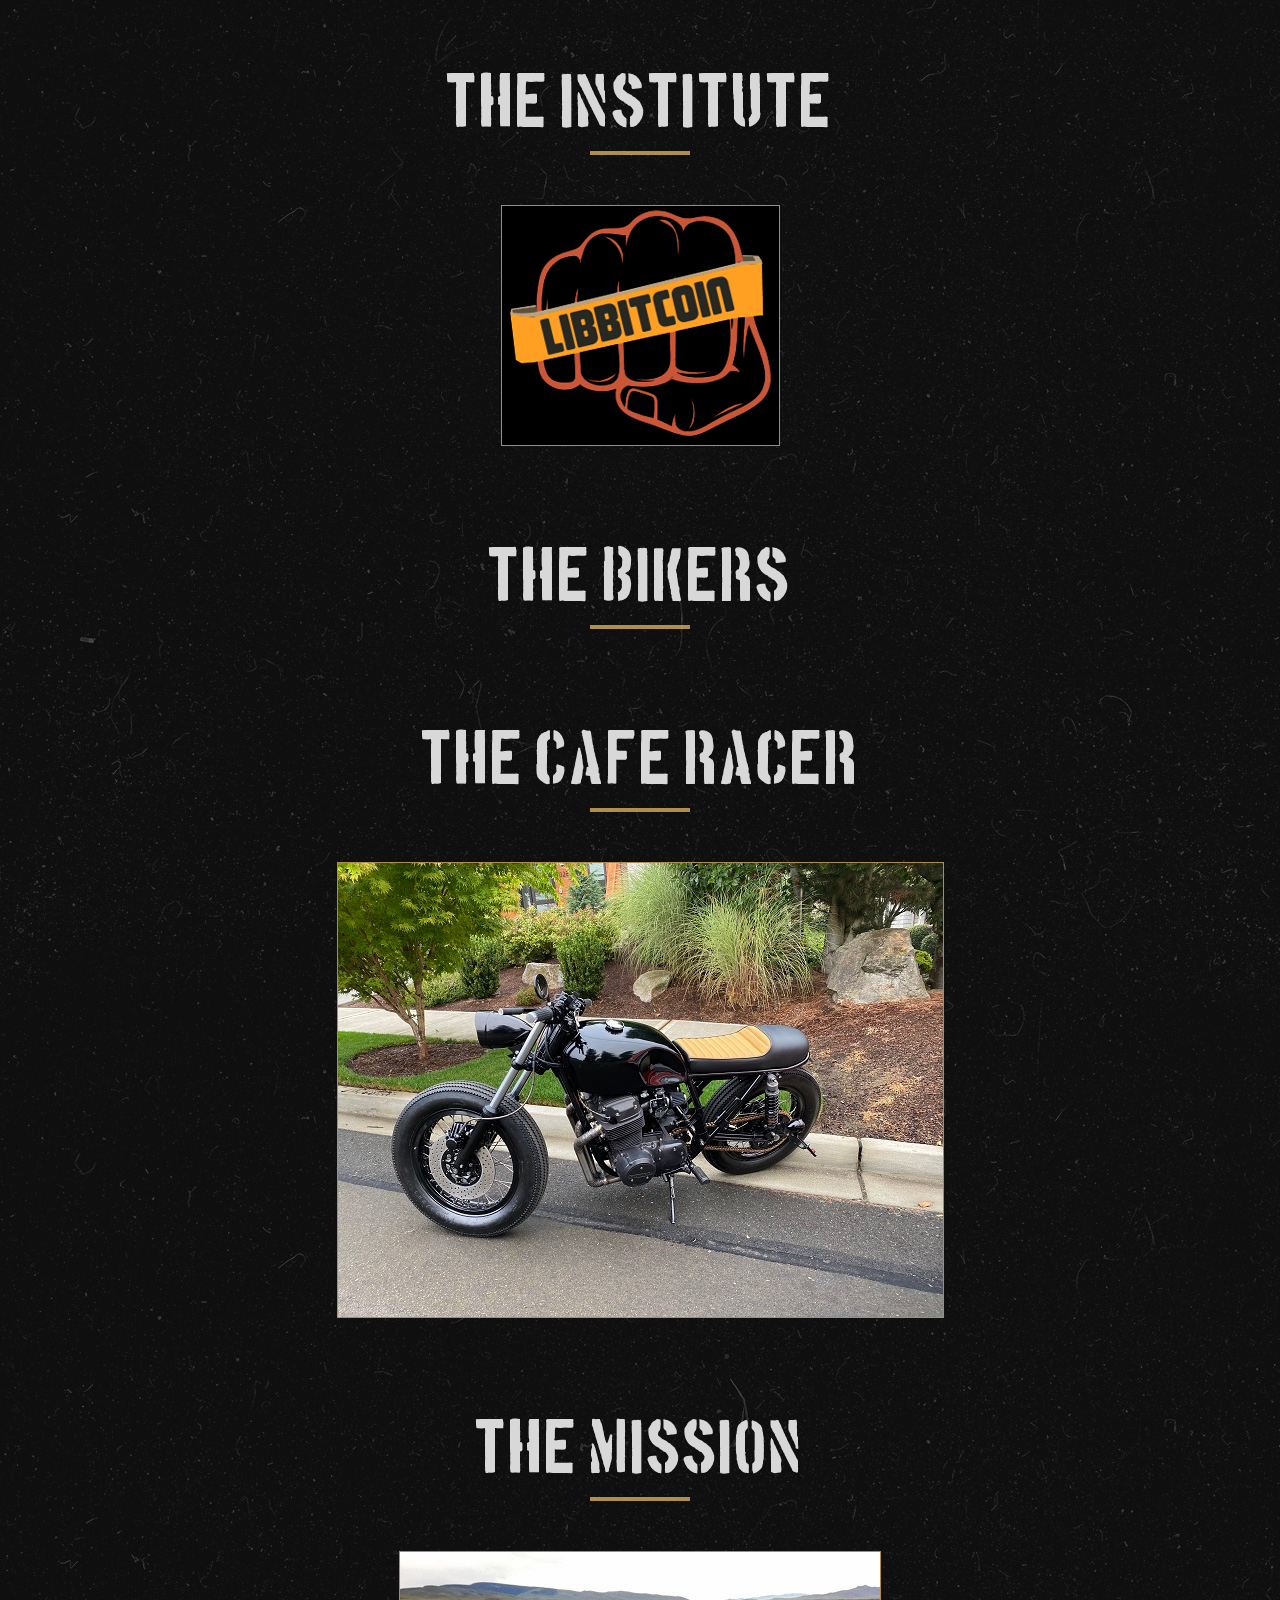
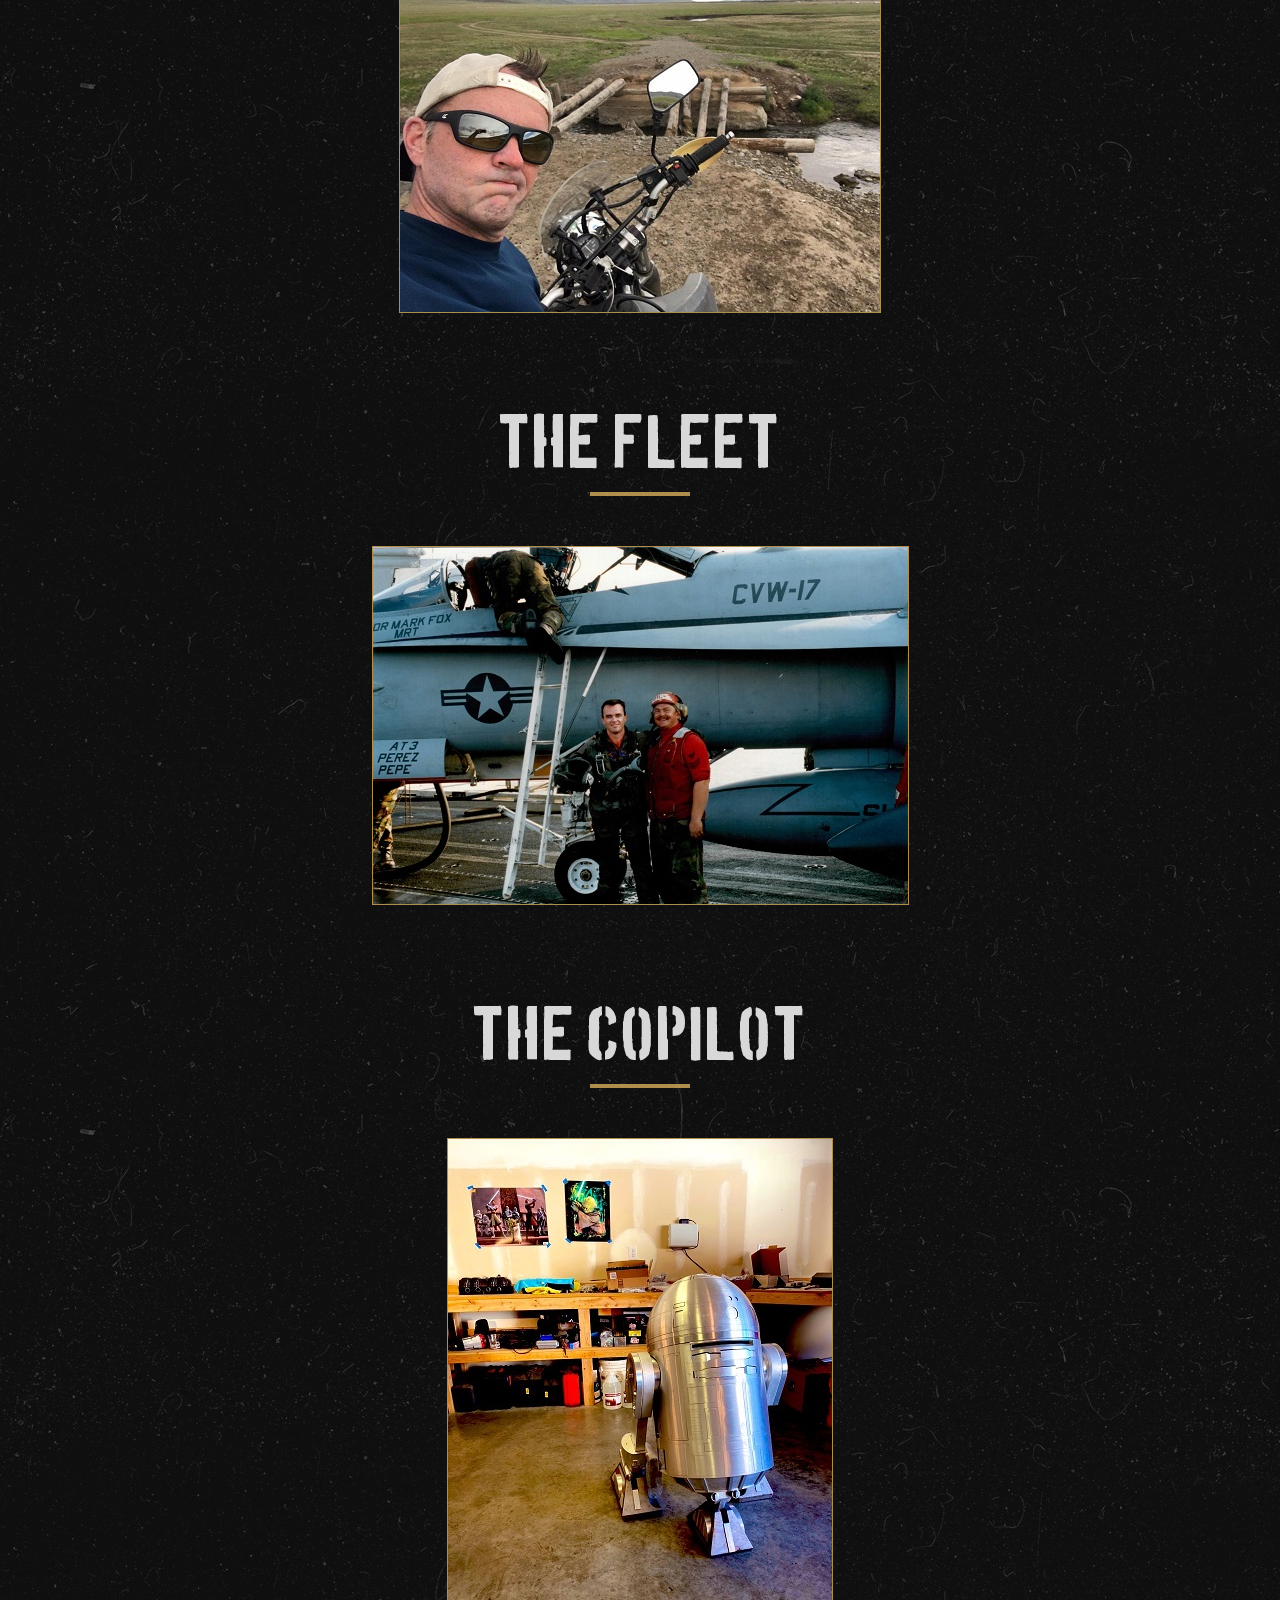
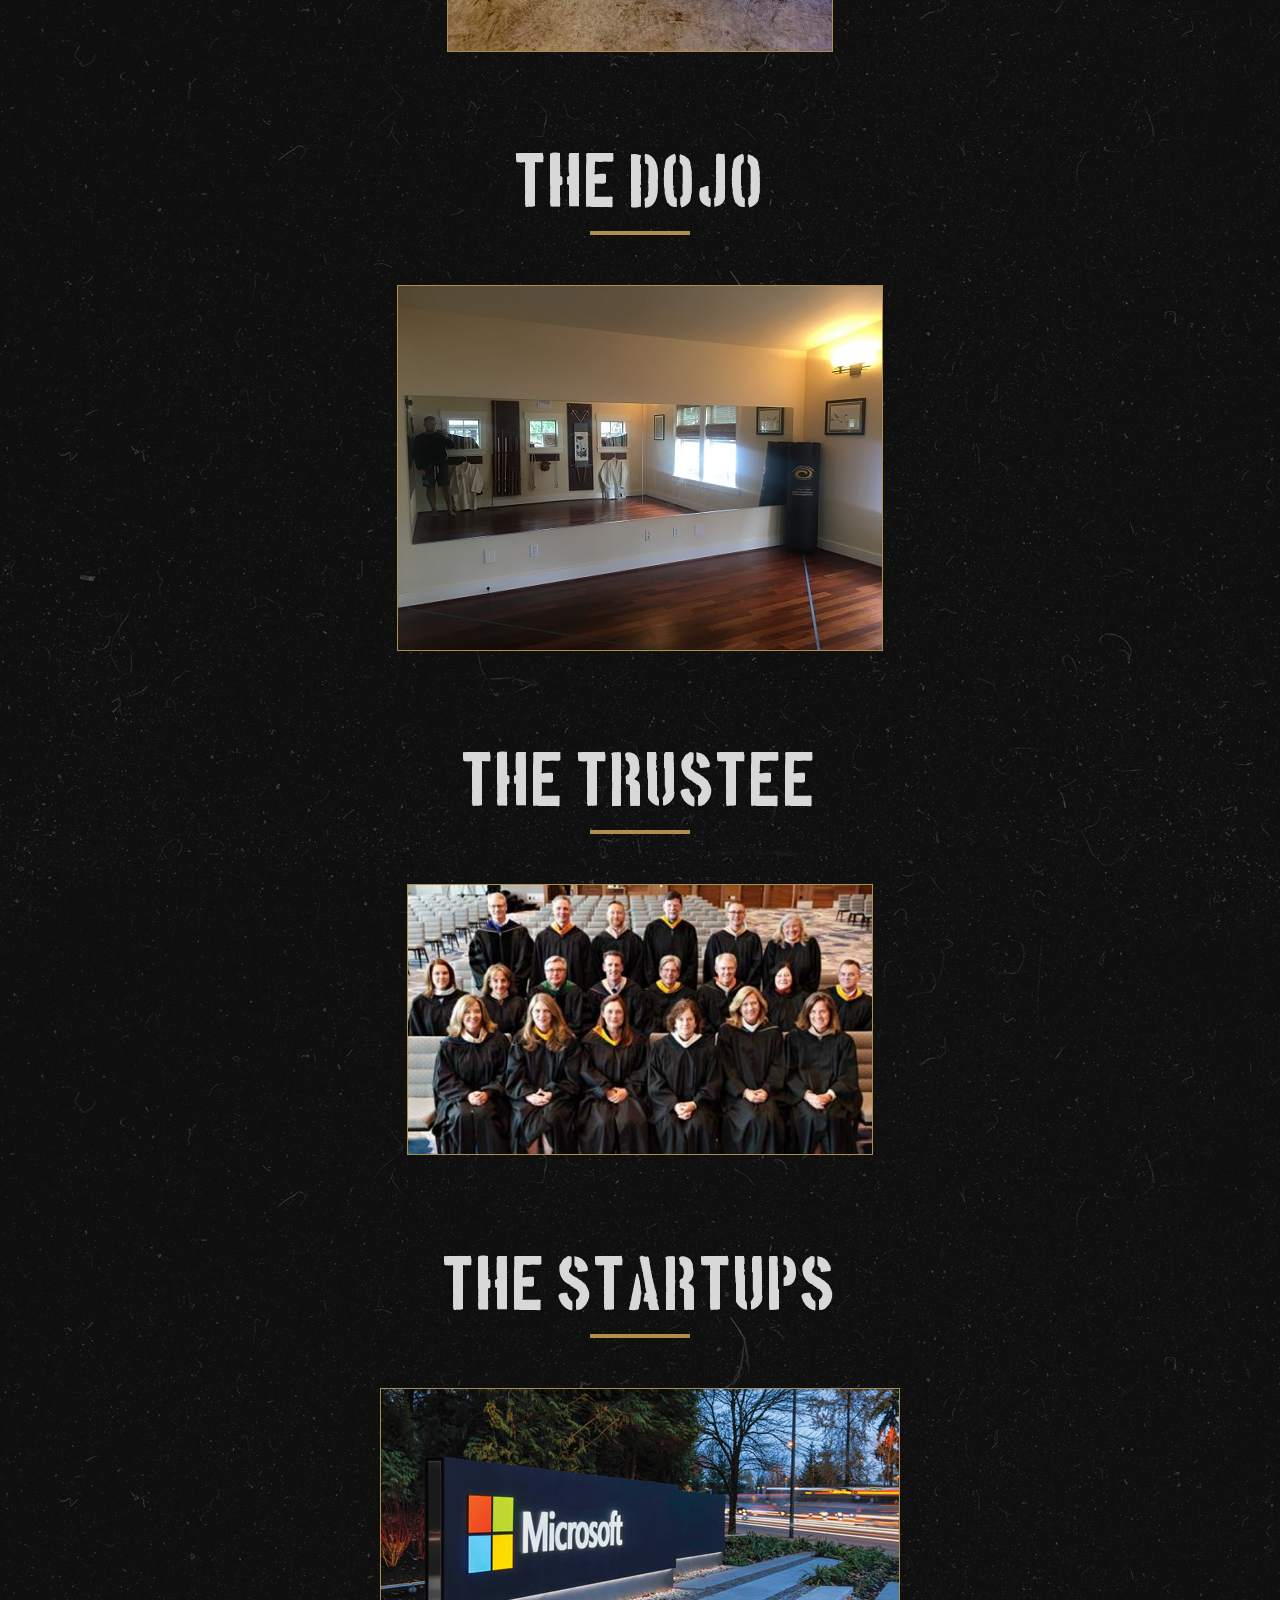
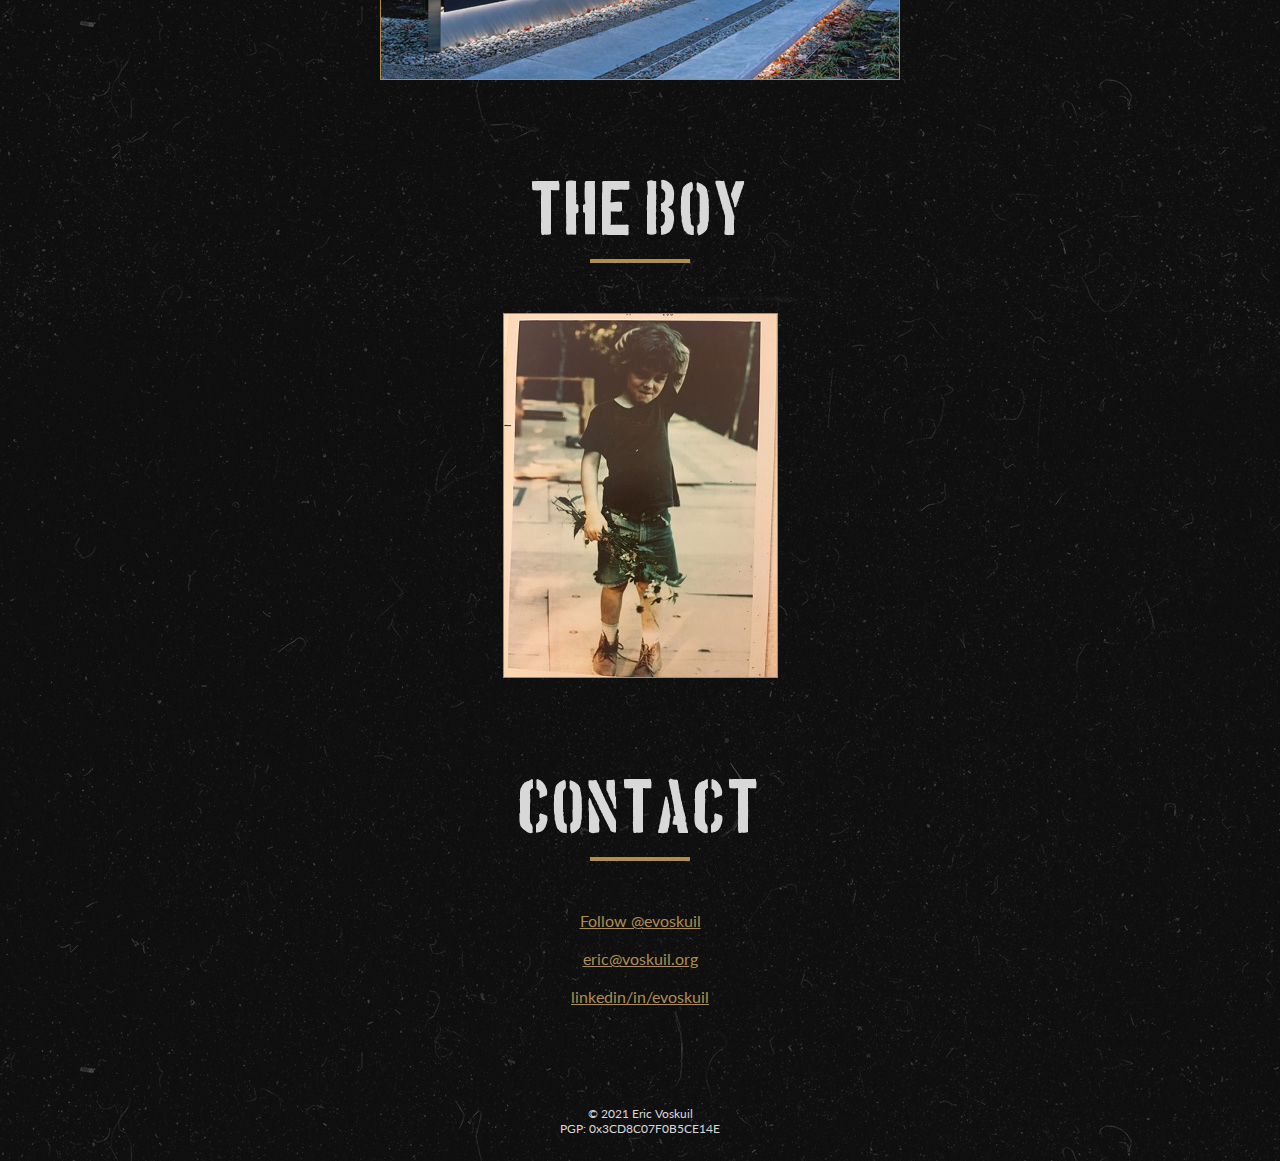
==== commit 676cfe37: "WIP" ====
--- a/index.html
+++ b/index.html
@@ -2,169 +2,196 @@
     <head>
         <title>Eric Voskuil</title>
         <meta charset="UTF-8">
-        <meta name="viewport" content="width=devicewidth, initial-scale=1.0">
-        <meta name="description" content="">
+        <meta name="viewport" content="width=device-width, initial-scale=1.0">
+        <meta name="description" content="Fundamental Principles of Bitcoin">
 
         <link href="https://fonts.googleapis.com/css?family=Lato:300,400,700,900&display=swap" rel="stylesheet">
-        <link rel="icon" type="image/png" href="images/icon.png" />
+        <link rel="icon" type="image/png" href="images/fist.png" />
         <link rel="stylesheet" href="style/style.css"/>
+        <script async src="https://platform.twitter.com/widgets.js" charset="utf-8"></script>
     </head>
     <body>
-        <div class="section">
-            <div class="title">Cryptoeconomics</div>
-            <div class="content center">
-                <p>The <a href="Cryptoeconomics-e2-v1.2.pdf" target="blank_">free pdf book</a>.</p>
-                <p>The <a href="https://www.amazon.com/dp/1735060828" target="blank_">paperback and e-book</a>.</p>
-                <a href="https://www.amazon.com/dp/1735060828" target="blank_">
-                    <img src="./images/hand-book.jpg" alt="Cryptoeconomics 1st Edition">
-                </a>
-            </div>
-        </div>
-        
-        <div class="section">
-            <div class="title">CryptoEcon</div>
-            <div class="content center">
-                <p>The <a href="https://cryptoecon.org" target="blank_">conference</a>.</p>
-                <p>The YouTube <a href="https://www.youtube.com/channel/UC4OpJvbCwjufMq_bpMF1LnQ" target="blank_">channel</a>.</p>
-                <a href="https://cryptoecon.org" target="blank_">
-                    <img src="./images/cryptoecon.png" alt="CryptoEcon Hanoi 2020">
-                </a>
-            </div>            
-        </div>
-        
-        <div class="section">
-            <div class="title">Libbitcoin</div>
-            <div class="content center">
-                <p>The <a href="https://libbitcoin.info" target="blank_">free software project</a>.</p>
-                <p>The <a href="https://github.com/libbitcoin" target="blank_">GitHub repository</a>.</p>
-                <p>The <a href="https://youtu.be/fyUG-QRPp0w" target="blank_">timeline video</a>.</p>
-                <a href="https://youtu.be/fyUG-QRPp0w" target="blank_">
-                    <img src="./images/libbitcoin-team.png" alt="Libbitcoin">
-                </a>
-            </div>
-        </div>
-
-        <div class="section">
-            <div class="title">Libbitcoin Institute</div>
-            <div class="content center">
-                <p>The <a href="https://libbitcoininstitute.org" target="blank_"/>funding</a>.</p>
-                <a href="https://libbitcoininstitute.org" target="blank_">
-                    <img src="./images/libbitcoin-logo.png" alt="Libbitcoin Institute">
-                </a>
-            </div> 
-        </div>
-
-        <div class="section">
-            <div class="title">Presentations</div>
-            <div class="content center">
-                <p>The <a href="https://youtube.com/playlist?list=PLZUaD2LmJU3QRW9cmxR1eijFyV_YaD7bI" target="blank_">jabber</a>.</p>
-            </div>
-            <div align="center">
-                <iframe class="image"
-                    width="560" height="315" 
-                    src="https://www.youtube.com/embed/fMVcjQ_-mGo"
-                    frameborder="0" 
-                    allow="accelerometer; autoplay; clipboard-write; encrypted-media; gyroscope; picture-in-picture" 
-                    allowfullscreen="true">
-                </iframe>
-            </div>
-        </div>
-
-        <div class="section">
-            <div class="title">Bitbikers</div>
-            <div class="content center">
-                <p>The <a href="https://bitbikers.org" target="blank_">biker gang</a>.</p>
-                <blockquote class="twitter-tweet" align="center">
-                    <a href="https://twitter.com/andhans_jail/status/1224770543875956738"></a>
-                    <script async src="https://platform.twitter.com/widgets.js"></script>
-                </blockquote>
-            </div>
-        </div>
-        
-        <div class="section">
-            <div class="title">Cafe Racer Build</div>
-            <div class="content center">
-                <p>The <a href="https://cb750k5.org" target="blank_">CB750k5</a>.</p>
-                <a href="https://cb750k5.org" target="blank_">
-                    <img src="./images/cafe-racer.jpg" alt="My Old Bike">
-                </a>
-            </div> 
-            </div>
-        </div>
-
-        <div class="section">
-            <div class="title">Globetrotting</div>
-            <div class="content center">
-                <p>The <a href="https://nisabula.wordpress.com" target="blank_">80+ countries</a>.</p>
-                <a href="https://nisabula.wordpress.com" target="blank_">
-                    <img src="./images/bridge.jpg" alt="Mongolian Bridge">
-                </a>
-            </div> 
-            </div>
-        </div>
-
-        <div class="section">
-            <div class="title">Tech Startups</div>
-            <div class="content center">
-                <p>The <a href="https://www.infoworld.com/article/2661727/microsoft-buys-desktopstandard.html" target="blank_">first exit</a>.</p>
-                <a href="https://partner.microsoft.com/en-us/solutions/mdop" target="blank_">
-                    <img src="./images/mdop.png" alt="Desktop Optimization">
-                </a>
-            </div>
-            </div>
-        </div>
-        
-        <div class="section">
-            <div class="title">U.S. Navy</div>
-            <div class="content center">
-                <p>The <a href="https://www.wsj.com/articles/SB10001424052748703278604574624213386173876" target="blank_">flyboy days</a>.</p>
-                <a href="https://www.wsj.com/articles/SB10001424052748703278604574624213386173876" target="blank_">
-                    <img src="./images/last-carrier-flight.jpg" alt="Alone and Unafraid">
-                </a>
-            </div>
-            </div>
-        </div>
-
-        <div class="section">
-            <div class="title">Dojo</div>
-            <div class="content center">
-                <p>The <a href="https://en.wikipedia.org/wiki/G%C5%8Dj%C5%AB-ry%C5%AB" target="blank_">hard-soft way</a>.</p>
-                <a href="https://en.wikipedia.org/wiki/G%C5%8Dj%C5%AB-ry%C5%AB" target="blank_">
-                    <img src="./images/dojo.jpg" alt="Dojo">
-                </a>
-            </div> 
-            </div>
-        </div>
-
-        <div class="section">
-            <div class="title">My Artoo</div>
-            <div class="content center">
-                <p>The <a href="https://en.wikipedia.org/wiki/R2-D2" target="blank_">copilot</a>.</p>
-                <a href="https://en.wikipedia.org/wiki/R2-D2" target="blank_">
-                    <img src="./images/r2d2.jpg" alt="R2D2">
-                </a>
-            </div> 
+        <header>
+            <div class="background"></div>
+        </header>
+
+         <div class="section first">
+            <div class="title">THE BOOK</div>
+            <div class="content">
+                <div class="center-margin">
+                    <a href="cryptoeconomics/index.html">
+                        <img src="images/hand-book.jpg" class="row-img" alt="Cryoptoeconomics">
+                    </a>
+                </div>
+            </div>
+        </div>
+        
+        <div class="section">
+            <div class="title">THE CONFERENCE</div>
+            <div class="content">
+                <div class="center-margin">
+                    <a href="https://cryptoecon.org" target="blank_">
+                        <img src="./images/cryptoecon.png" class="row-img" alt="CryptoEcon Hanoi 2020">
+                    </a>
+                </div>
+            </div>
+        </div>
+
+        <div class="section">
+            <div class="title">THE PRESENTATIONS</div>
+            <div class="content">
+                <div class="center-margin">
+                    <iframe class="row-img"
+                        width="560" height="315"
+                        src="https://www.youtube.com/embed/videoseries?list=PLZUaD2LmJU3QRW9cmxR1eijFyV_YaD7bI"
+                        frameborder="0"
+                        allow="accelerometer; autoplay; clipboard-write; encrypted-media; gyroscope; picture-in-picture"
+                        allowfullscreen="true">
+                    </iframe>
+                </div>
+            </div>
+        </div>
+ 
+        <div class="section">
+            <div class="title">THE TEAM</div>
+            <div class="content">
+                <div class="center-margin">
+                    <a href="https://youtu.be/fyUG-QRPp0w" target="blank_">
+                        <img src="./images/libbitcoin-team.png" class="row-img" alt="Libbitcoin Team">
+                    </a>
+                </div>
+            </div>
+        </div>
+        
+        <div class="section">
+            <div class="title">THE SOFTWARE</div>
+            <div class="content">
+                <div class="center-margin">
+                    <a href="https://libbitcoin.info" target="blank_">
+                        <img src="./images/libbitcoin-logo.jpg" class="row-img" alt="Libbitcoin Software">
+                    </a>
+                </div>
+            </div>
+        </div>
+        
+        <div class="section">
+            <div class="title">THE INSTITUTE</div>
+            <div class="content">
+                <div class="center-margin">
+                    <a href="https://libbitcoininstitute.org" target="blank_">
+                        <img src="./images/institute-logo.png" class="row-img" alt="Libbitcoin Institute">
+                    </a>
+                </div>
+            </div>
+        </div>
+        
+        <div class="section">
+            <div class="title">THE BIKERS</div>
+            <div class="content">
+                <div class="center-margin">
+                    <blockquote class="twitter-tweet" align="center" data-theme="dark">
+                        <a href="https://twitter.com/andhans_jail/status/1224770543875956738"></a>
+                        <script async src="https://platform.twitter.com/widgets.js"></script>
+                    </blockquote>
+                </div>
+            </div>
+        </div>
+        
+        <div class="section">
+            <div class="title">THE CAFE RACER</div>
+                <div class="center-margin">
+                    <a href="https://cb750k5.org" target="blank_">
+                        <img src="./images/cafe-racer.jpg" class="row-img" alt="The Road Warrior">
+                    </a>
+                </div>
+            </div>
+        </div>
+
+        <div class="section">
+            <div class="title">THE MISSION</div>
+                <div class="center-margin">
+                    <a href="https://nisabula.wordpress.com" target="blank_">
+                        <img src="./images/bridge.jpg" class="row-img" alt="Mongolian Bridge">
+                    </a>
+                </div>
+            </div>
+        </div>
+
+        <div class="section">
+            <div class="title">THE FLEET</div>
+                <div class="center-margin">
+                    <a href="https://www.wsj.com/articles/SB10001424052748703278604574624213386173876" target="blank_">
+                        <img src="./images/last-carrier-flight.jpg" class="row-img" alt="Alone and Unafraid">
+                    </a>
+                </div>
+            </div>
+        </div>
+
+        <div class="section">
+            <div class="title">THE COPILOT</div>
+                <div class="center-margin">
+                    <a href="https://en.wikipedia.org/wiki/R2-D2" target="blank_">
+                        <img src="./images/r2d2.jpg" class="row-img" alt="R2D2">
+                    </a>
+                </div>
+            </div>
+        </div>
+
+        <div class="section">
+            <div class="title">THE DOJO</div>
+                <div class="center-margin">
+                    <a href="https://en.wikipedia.org/wiki/G%C5%8Dj%C5%AB-ry%C5%AB" target="blank_">
+                        <img src="./images/dojo.jpg" class="row-img" alt="Dojo">
+                    </a>
+                </div>
+            </div>
+        </div>
+
+        <div class="section">
+            <div class="title">THE TRUSTEE</div>
+                <div class="center-margin">
+                    <a href="https://issuu.com/eastsideprep/docs/inspire_-_fall_2018_-_eastside_prep" target="blank_">
+                        <img src="./images/trustees.png" class="row-img" alt="Eastside Preparatory School">
+                    </a>
+                </div>
+            </div>
+        </div>
+
+        <div class="section">
+            <div class="title">THE STARTUPS</div>
+                <div class="center-margin">
+                    <a href="https://www.infoworld.com/article/2661727/microsoft-buys-desktopstandard.html" target="blank_">
+                        <img src="./images/microsoft.jpg" class="row-img" alt="Desktop Optimization">
+                    </a>
+                </div>
+            </div>
+        </div>
+
+        <div class="section">
+            <div class="title">THE BOY</div>
+                <div class="center-margin">
+                    <a href="https://en.wikipedia.org/wiki/G%C5%8Dj%C5%AB-ry%C5%AB" target="blank_">
+                        <img src="./images/boy.jpg" class="row-img" alt="Flowers for Mom">
+                    </a>
+                </div>
             </div>
         </div>
 
         <div class="section">
             <div class="title">CONTACT</div>
             <div class="content">
-                <div class="center">
+                <div class="contact center">
+                    <a href="https://twitter.com/evoskuil?ref_src=twsrc%5Etfw" class="twitter-follow-button" data-show-count="false">Follow @evoskuil</a>
+                    <script async src="https://platform.twitter.com/widgets.js" charset="utf-8"></script>
+                    <br><br>
                     <a href="mailto:eric@voskuil.org">eric@voskuil.org</a>
                     <br><br>
-                    <a href="https://linkedin.com/in/evoskuil" target="blank_">linkedin.com/in/evoskuil</a>
-                    <br><br>
-                    <a class="twitter-follow-button"
-                      href="https://twitter.com/evoskuil"
-                      target="blank_"
-                      data-size="small">Follow @evoskuil</a>
-                    <script src="https://platform.twitter.com/widgets.js" async></script>
-                </div>
-            </div>
-        </div>
-
-        <footer style="font-size:75%">
+                    <a href="https://linkedin/in/evoskuil">linkedin/in/evoskuil</a>
+                </div>
+            </div>
+        </div>
+
+        <footer>
             &copy; 2021 Eric Voskuil
             <br>
             PGP: 0x3CD8C07F0B5CE14E
--- a/style/style.css
+++ b/style/style.css
@@ -17,9 +17,27 @@
     font-family: 'Boston';
     src: url('boston.ttf');
 }
+.iframe-container {
+    overflow: hidden;
+    padding-top: 56.25%;
+    position: relative;
+}
+.iframe-container iframe {
+    overflow: hidden;
+    position: absolute;
+    top: 0;
+    left: 0;
+    width: 100%;
+    height: 100%;
+}
+.embed {
+    width: 560px;
+    margin: 0 auto;
+}
 
 /*       Header       */
 header {
+    color: #d8d8d8;
     margin-bottom: 100px;
 }
 header .background {
@@ -35,18 +53,50 @@
     background-size: cover;
     -webkit-mask-image: linear-gradient(to top, rgba(255,255,255,0), rgba(255,255,255,1));
 }
-img {
-    border: 3px solid #af8e4d;
-}
-.image {
-    border: 3px solid #af8e4d;
+header .logo {
+    margin-top: 50px;
+    text-align: center;
+}
+header .logo img {
+    width: 90%;
+    max-width: 600px;
+}
+header .title {
+    margin-top: 120px;
+    margin-bottom: 50px;
+    font-size: 27px;
+    text-align: center;
+    color: #ffffff;
+}
+
+/*       Button       */
+.button {
+    text-align: center;
+    margin: 0 auto;
+    margin-top: 50px;
+    margin-bottom: 50px;
+    display: block;
+    text-decoration: none;
+    color: #ffffff;
+    font-size: 20px;
+    border: 3px solid #ffffff;
+    padding: 5px;
+    width: 200px;
+    transition: box-shadow 0.25s;
+}
+.button:hover,
+.button:focus {
+    color: #0E0E0E;
+    box-shadow: inset 210px 0 0 0 #ffffff;
 }
 
 /*       Content       */
 .section {
     margin-top: 100px;
 }
-
+.section.first {
+    margin-top: 200px;
+}
 .section > .title {
     color: #d8d8d8;
     font-family: 'Boston';
@@ -67,13 +117,166 @@
     width: 90%;
     margin: 0 auto;
 }
+.bold {
+    font-weight: 900;
+}
 .center {
     text-align: center;
+}
+.center-margin {
+    text-align: center;
+    margin-top: 50px;
+}
+.row {
+    display: flex;
+}
+.row-column {
+    width: 50%;
+    padding: 20px;
+}
+.row-column.row-middle {
+    align-self: center;
+}
+.row-column > .title {
+    color: #d8d8d8;
+    font-family: 'Boston';
+    font-size: 28px;
+    text-align: center;
+    margin-top: 20px;
+}
+.row-column > .title:after {
+    display: block;
+    content: "";
+    width: 80px;
+    height: 2px;
+    background-color: #e5b962;
+    opacity: 0.75;
+    margin: 0 auto;
+}
+.row-img {
+    max-width:100%;
+    border:1px solid #af8e4d;
+}
+
+/*       Speakers       */
+.speakers {
+    display: flex;
+    justify-content: center;
+    flex-wrap: wrap;
+    margin: 0 -30px 0 -30px;
+}
+.speaker {
+    text-align: center;
+    display: flex;
+    flex-direction: column;
+    width: 160px;
+    margin: 30px 30px;
+}
+.speaker img {
+    width: 144px;
+    height: 144px;
+    border: 3px solid #af8e4d;
+    align-self: center;
+}
+.speaker .name {
+    font-weight: 900;
+    margin-top: 5px;
+}
+
+/*       Syllabus Item       */
+.day-title {
+    display: inline-block;
+    font-size: 24px;
+    padding-bottom: 5px;
+    border-bottom: 2px solid #af8e4d;
+    margin: 30px 0 30px 0;
+    font-weight: 700;
+}
+.day {
+    display: table;
+    width: 100%;
+}
+.day-item {
+    display: table-row;
+}
+.day-item > .timeslot {
+    display: table-cell;
+    width: 200px;
+    padding-top: 30px;
+}
+.day .day-item:first-child > .timeslot {
+    padding-top: 0px;
+}
+.day-item > .timeslot .divider {
+    display: inline-block;
+    content: "";
+    width: 5px;
+    height: 2px;
+    background-color: #d8d8d8;
+    opacity: 0.75;
+    margin: 5px 3px;
+}
+.day-item > .content {
+    display: table-cell;
+}
+.day-item > .content > .title {
+    font-weight: 900;
+}
+.day-item > .content > .by span {
+    color: #af8e4d;
+}
+.day-item > .content > .description {
+    margin-top: 10px;
+}
+
+/*      Social          */
+.cruise-img {
+    width: 200px;
+    border: 1px solid #af8e4d;
+    margin: 15px;
+}
+.hotel {
+    margin-top: 25px;
+}
+
+/*      Transport       */
+.map {
+    margin: 30px 0;
+    text-align: center;
+}
+.map iframe {
+    width: 560px;
+    height: 560px;
+}
+
+/*       Sponsors       */
+.sponsors {
+    display: flex;
+    justify-content: center;
+    flex-wrap: wrap;
+    margin: 0 -35px 0 -35px;
+}
+.sponsor {
+    text-align: center;
+    display: flex;
+    flex-direction: column;
+    margin: 35px;
+    justify-content: center;
+}
+.sponsor img {
+    max-width: 250px;
+    display: inline-flex;
 }
 
 /*       Contact       */
 .contact {
     margin-top: 50px;
+}
+
+.divider {
+    border: 0;
+    border-top: 1px solid #e5b962;
+    opacity: 0.75;
 }
 
 /*       Footer       */
@@ -81,4 +284,59 @@
     margin-top: 100px;
     margin-bottom: 25px;
     text-align: center;
-}
+    font-size: 75%;
+}
+
+@media only screen and (max-width: 1400px) {
+    .section.first {
+        margin-top: 100px;
+    }
+}
+
+@media only screen and (max-width: 950px) {
+    .row.block {
+        display: block;
+    }
+    .row-column {
+        width: 100%;
+    }
+    .row-img {
+        width: 100%;
+    }
+
+    .day-item > .timeslot {
+        width: 175px;
+    }
+}
+
+@media only screen and (max-width: 750px) {
+    .embed {
+        max-width: 100%;
+    }
+    .address {
+        font-size: 20px;
+    }
+    .speakers {
+        margin: 0 -20px 0 -20px;
+    }
+    .speaker {
+        margin: 10px;
+    }
+    .day-item > .timeslot {
+        width: 100px;
+    }
+    .day-item > .timeslot .divider {
+        display: block;
+        content: "";
+        width: 50px;
+        height: 1px;
+        opacity: 0.75;
+        margin: 10px 0;
+    }
+    .map iframe {
+        width: 100%;
+    }
+    .sponsors {
+        margin: 0 -20px 0 -20px;
+    }
+}
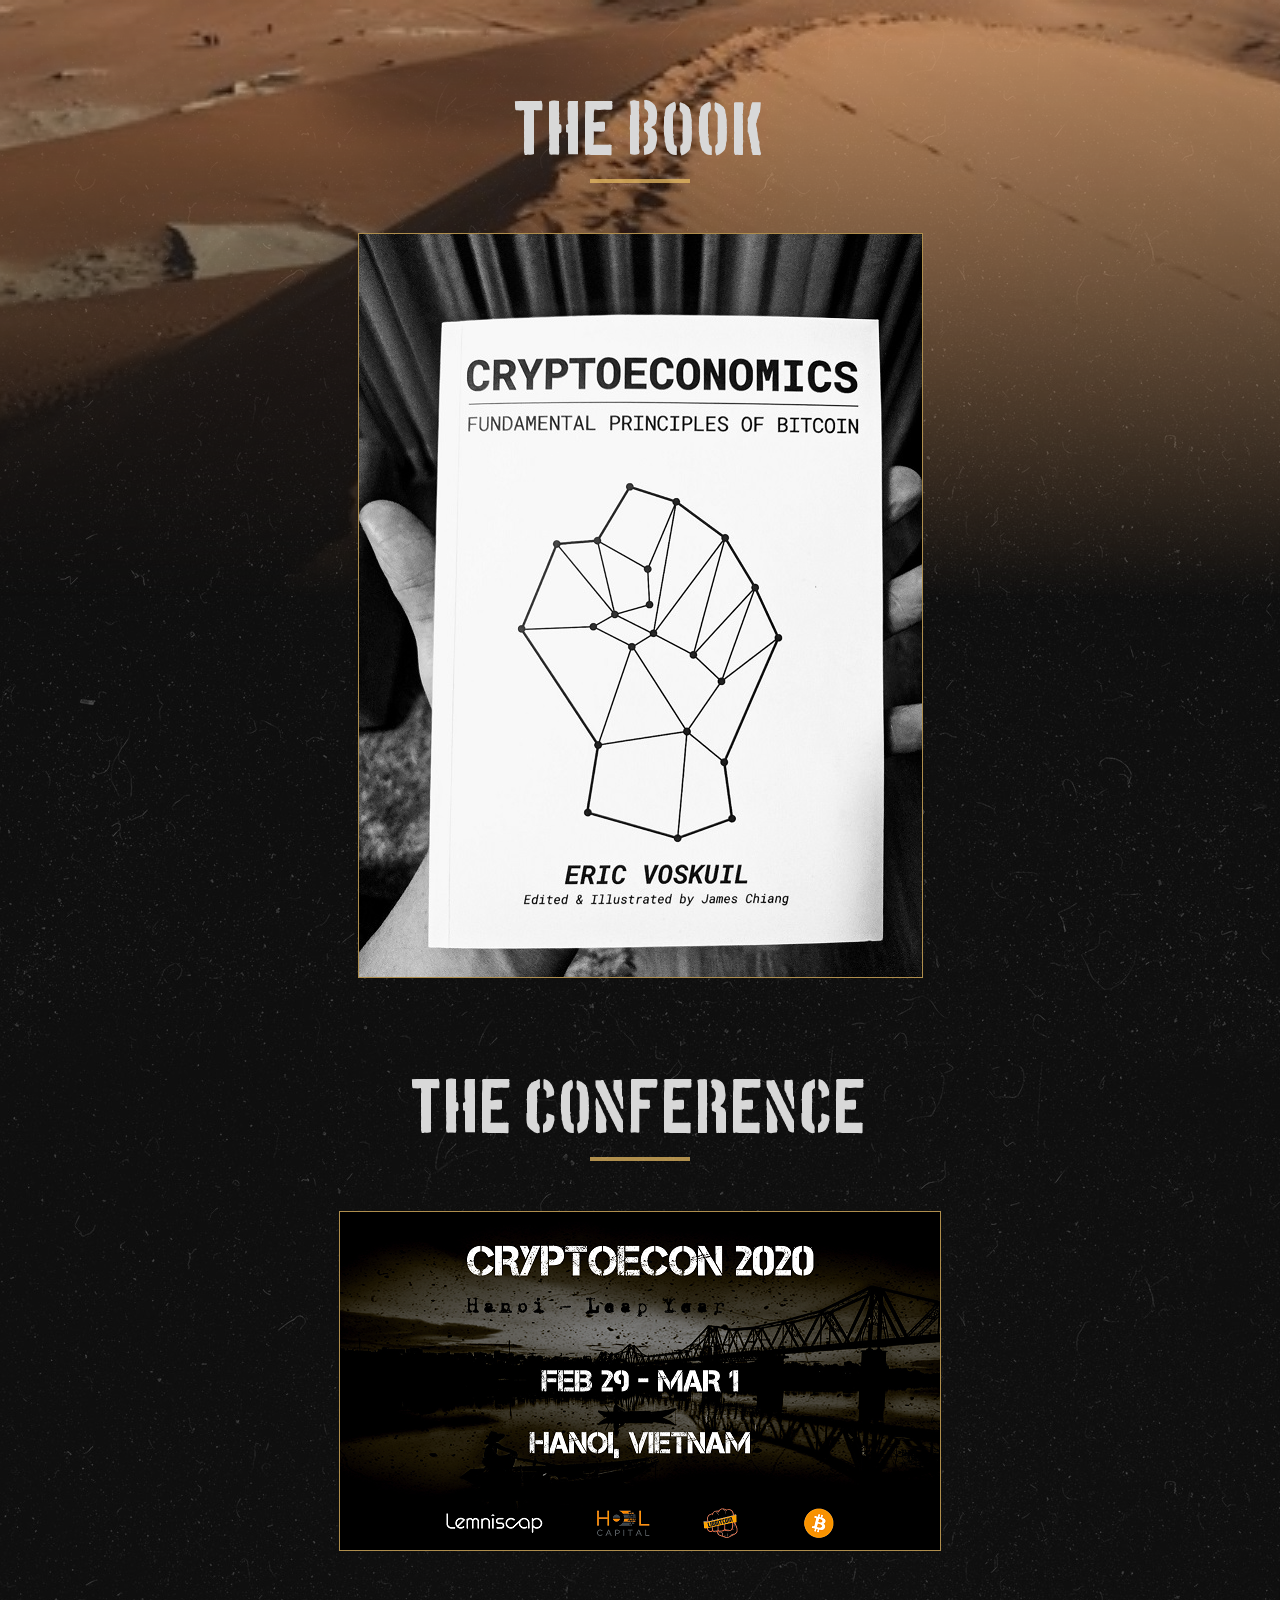
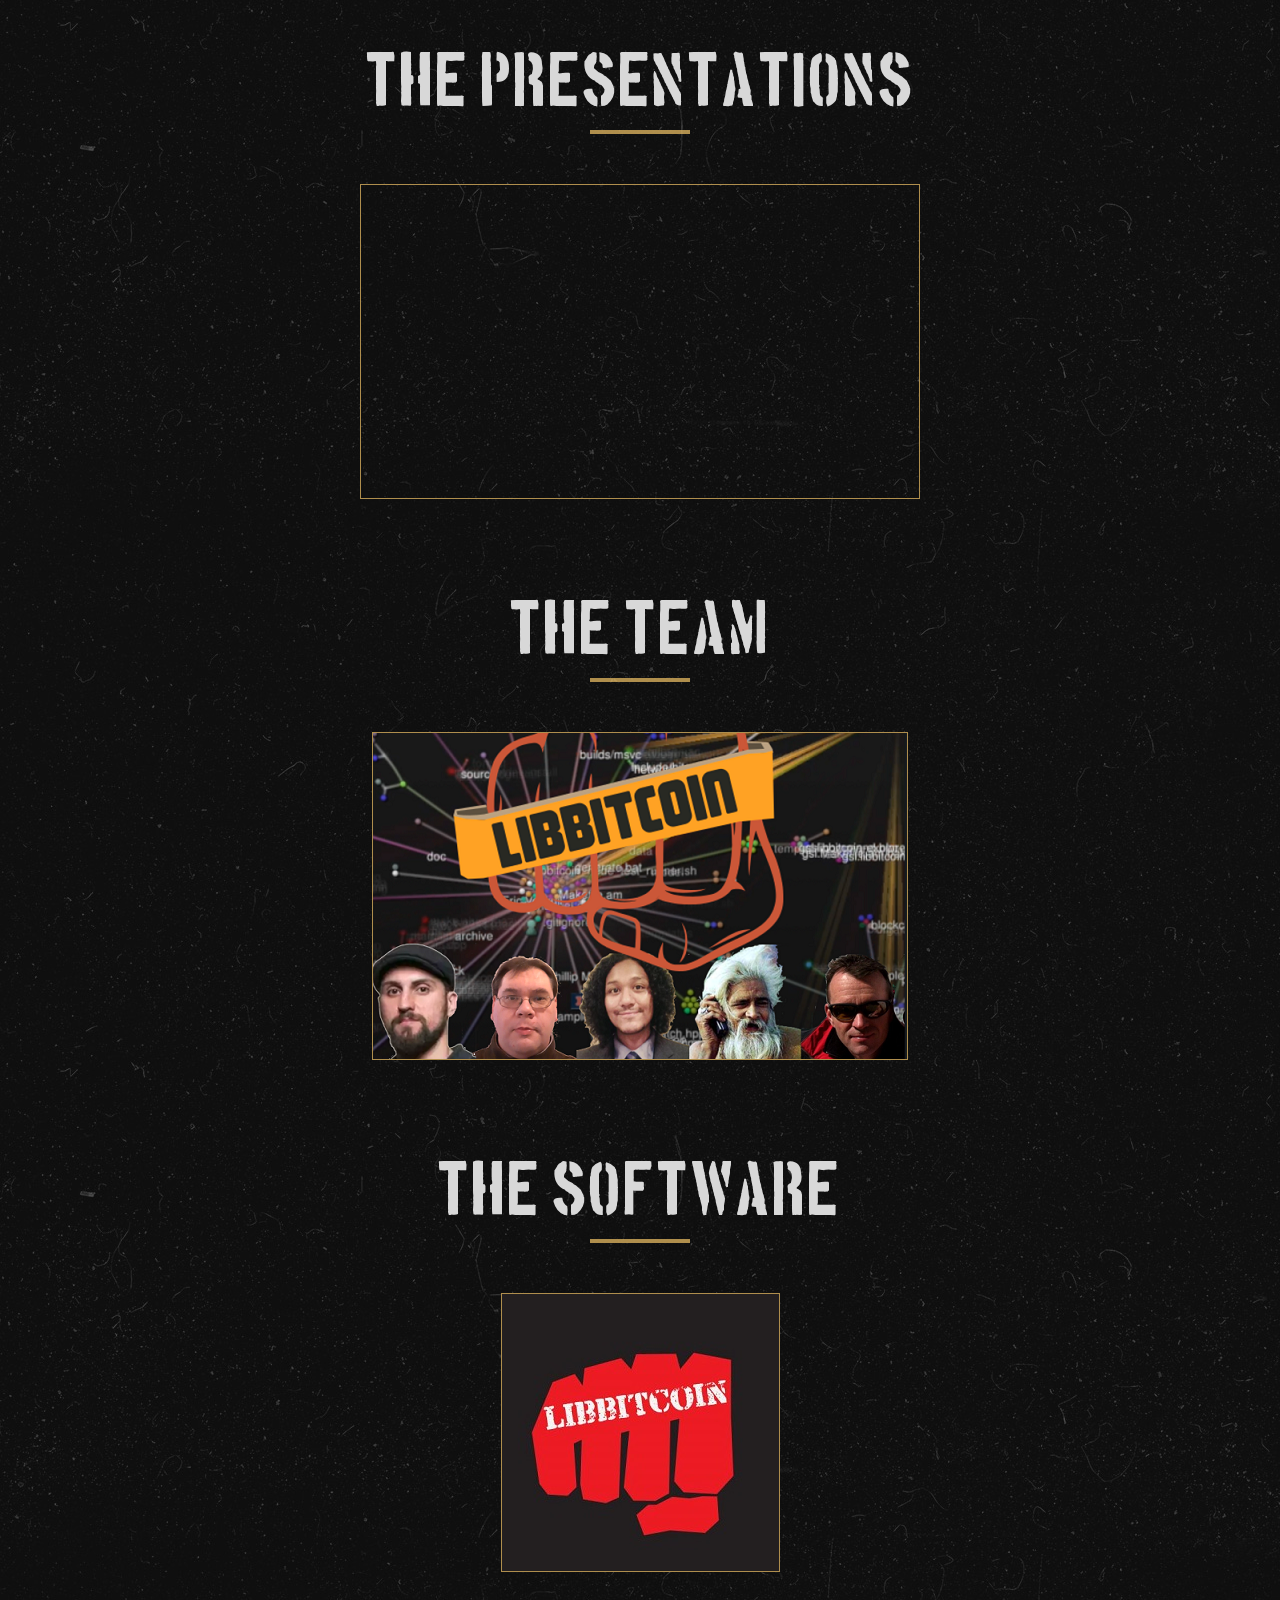
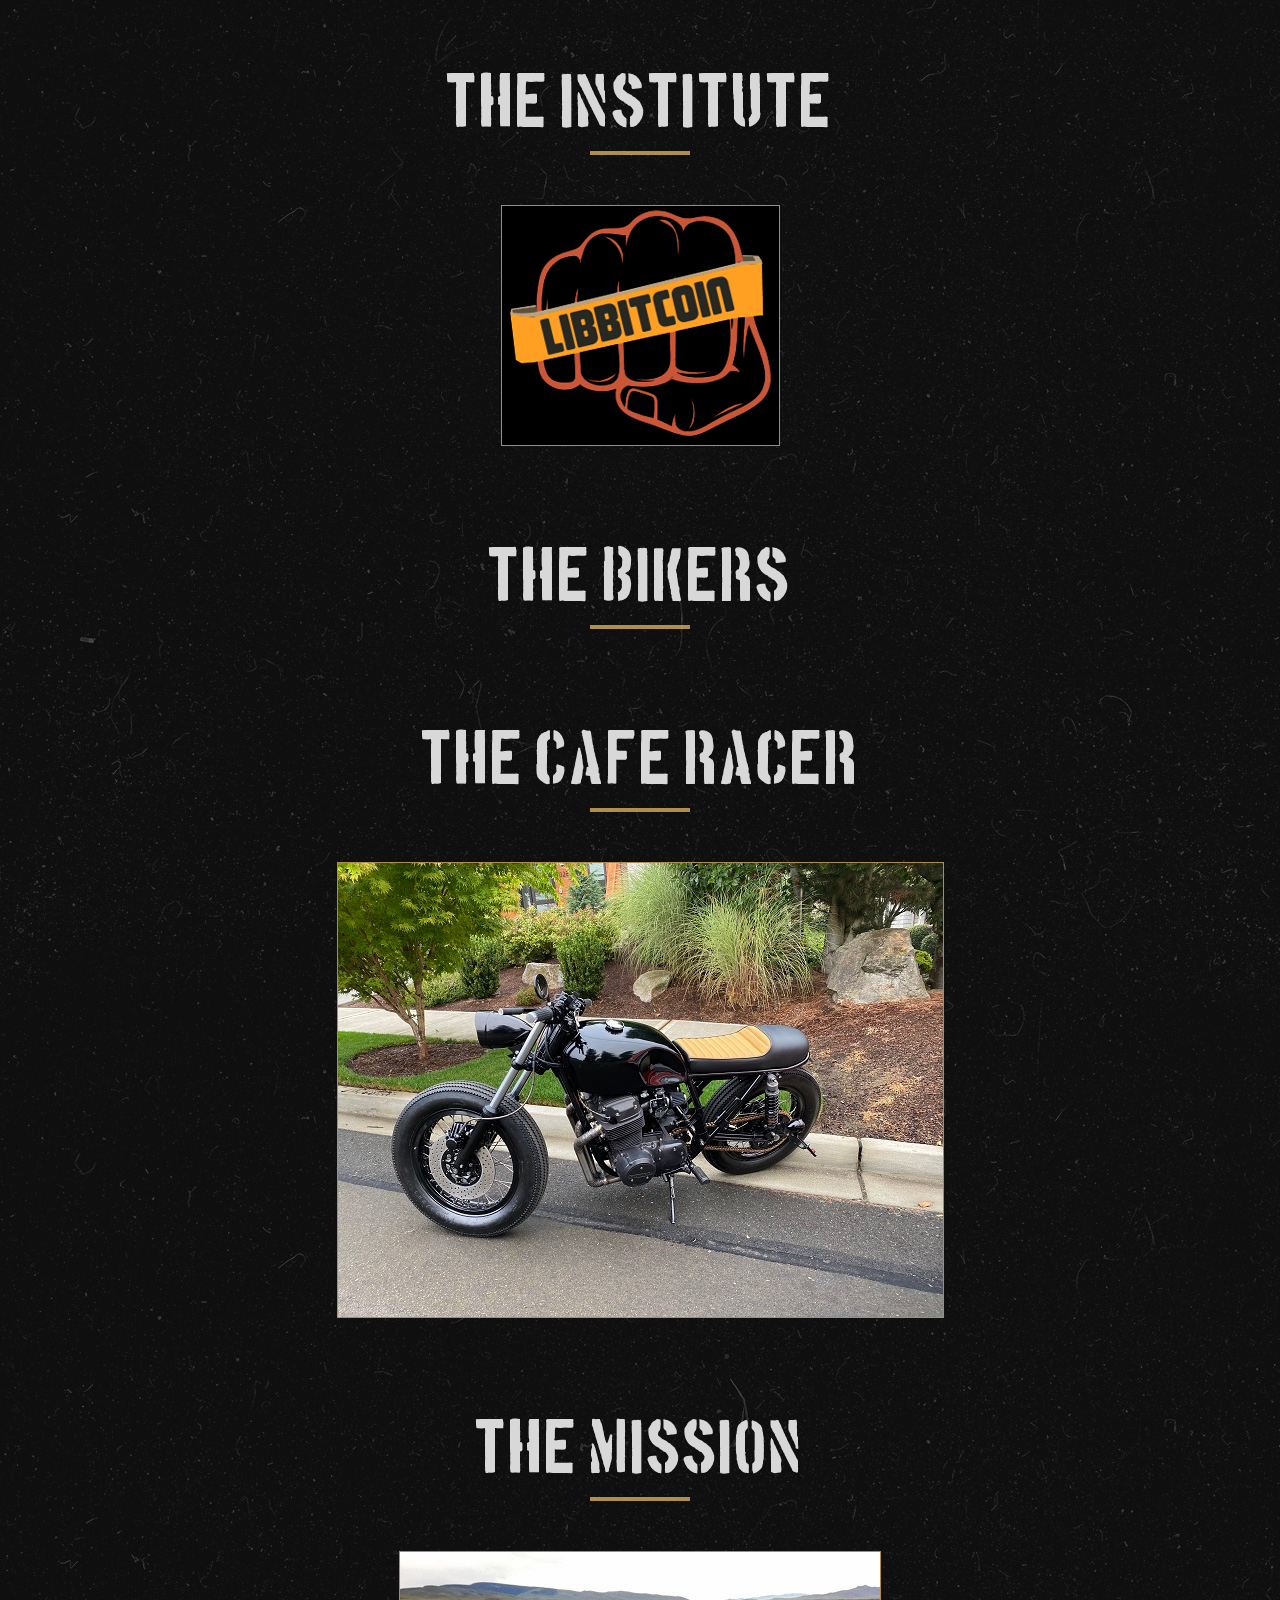
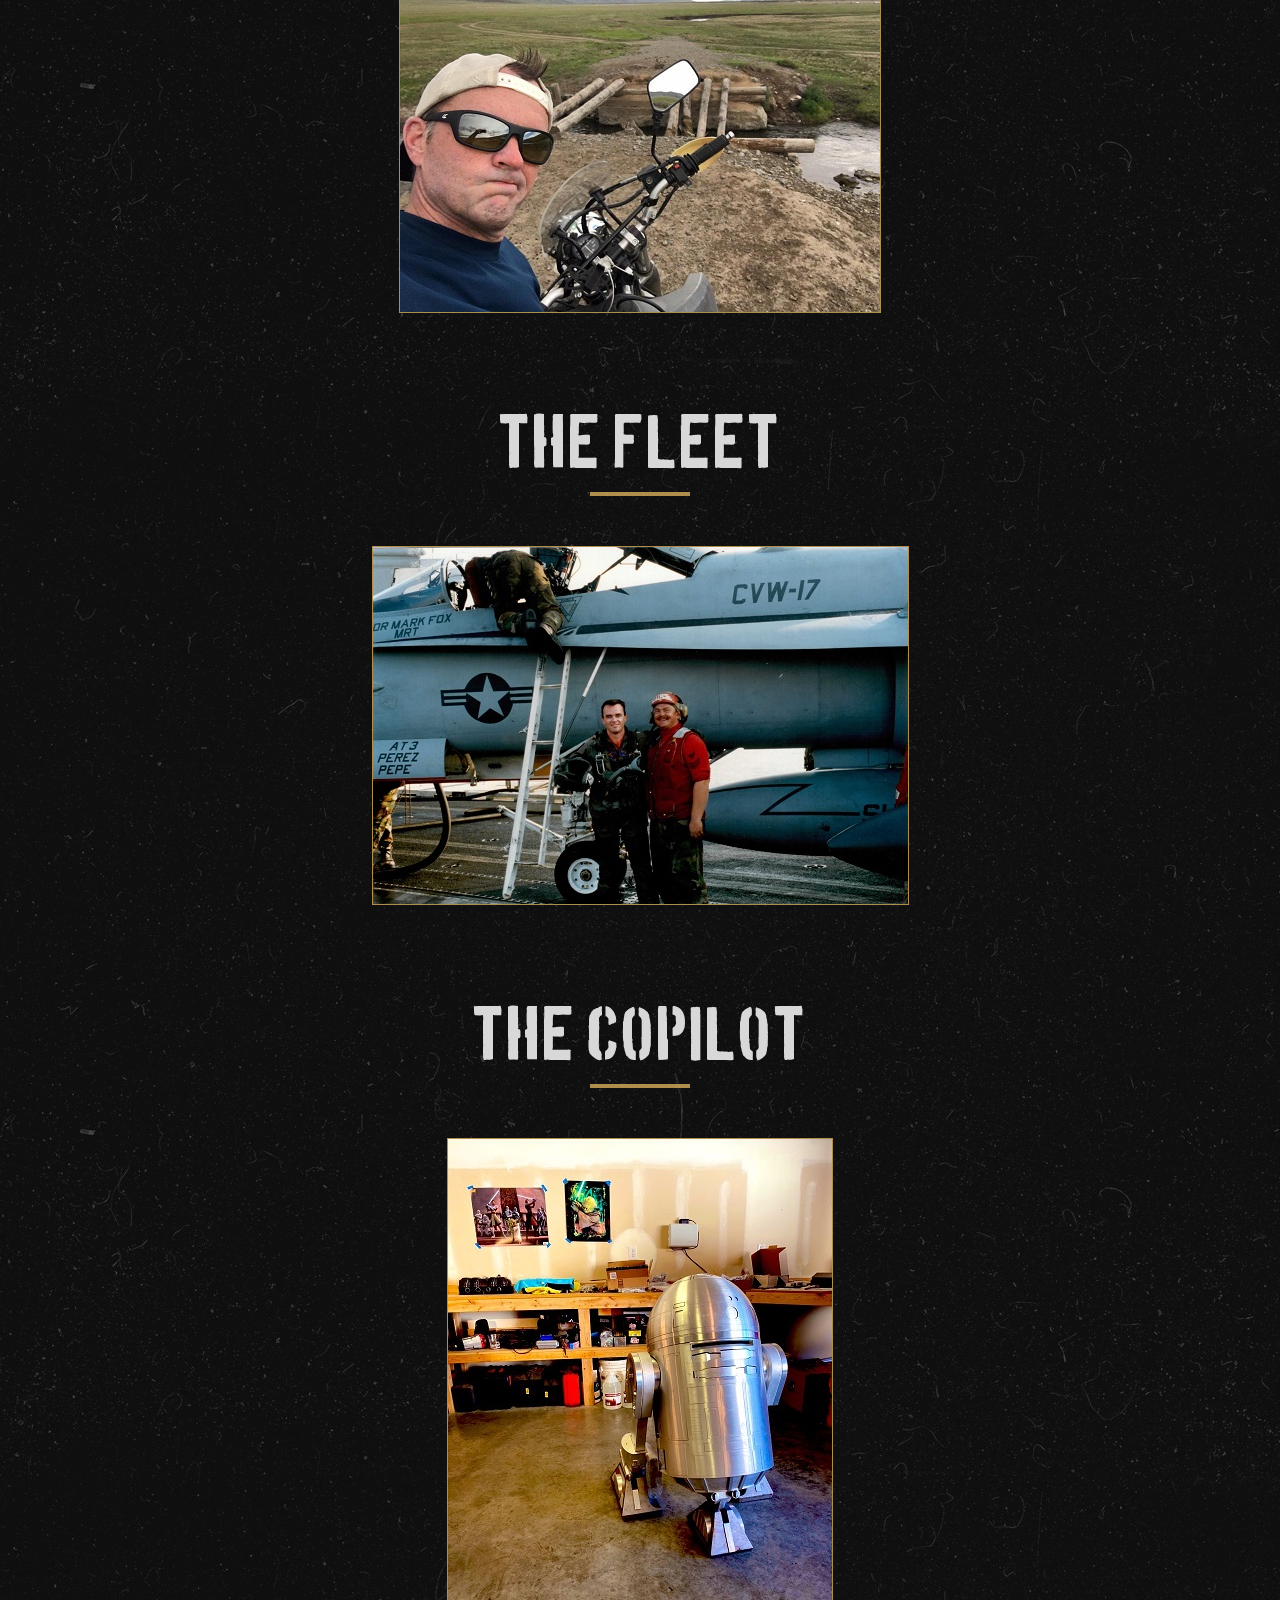
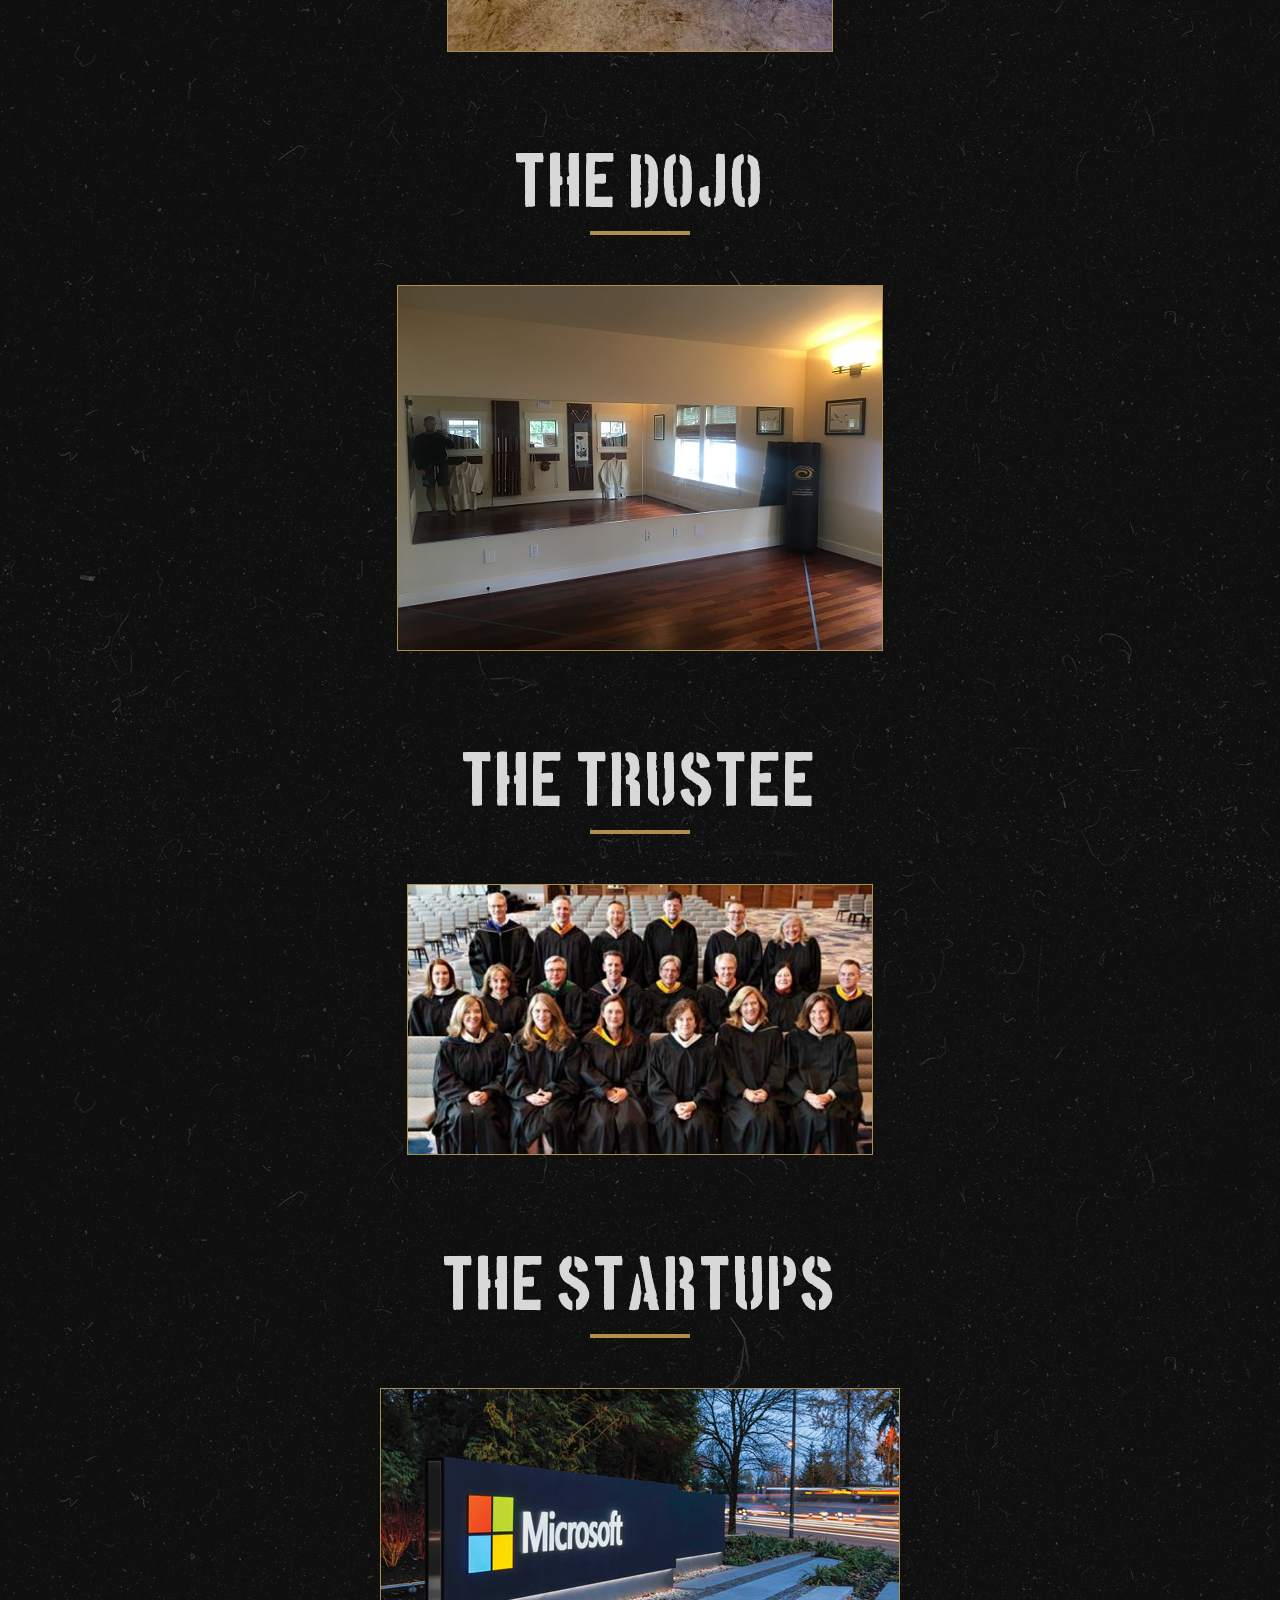
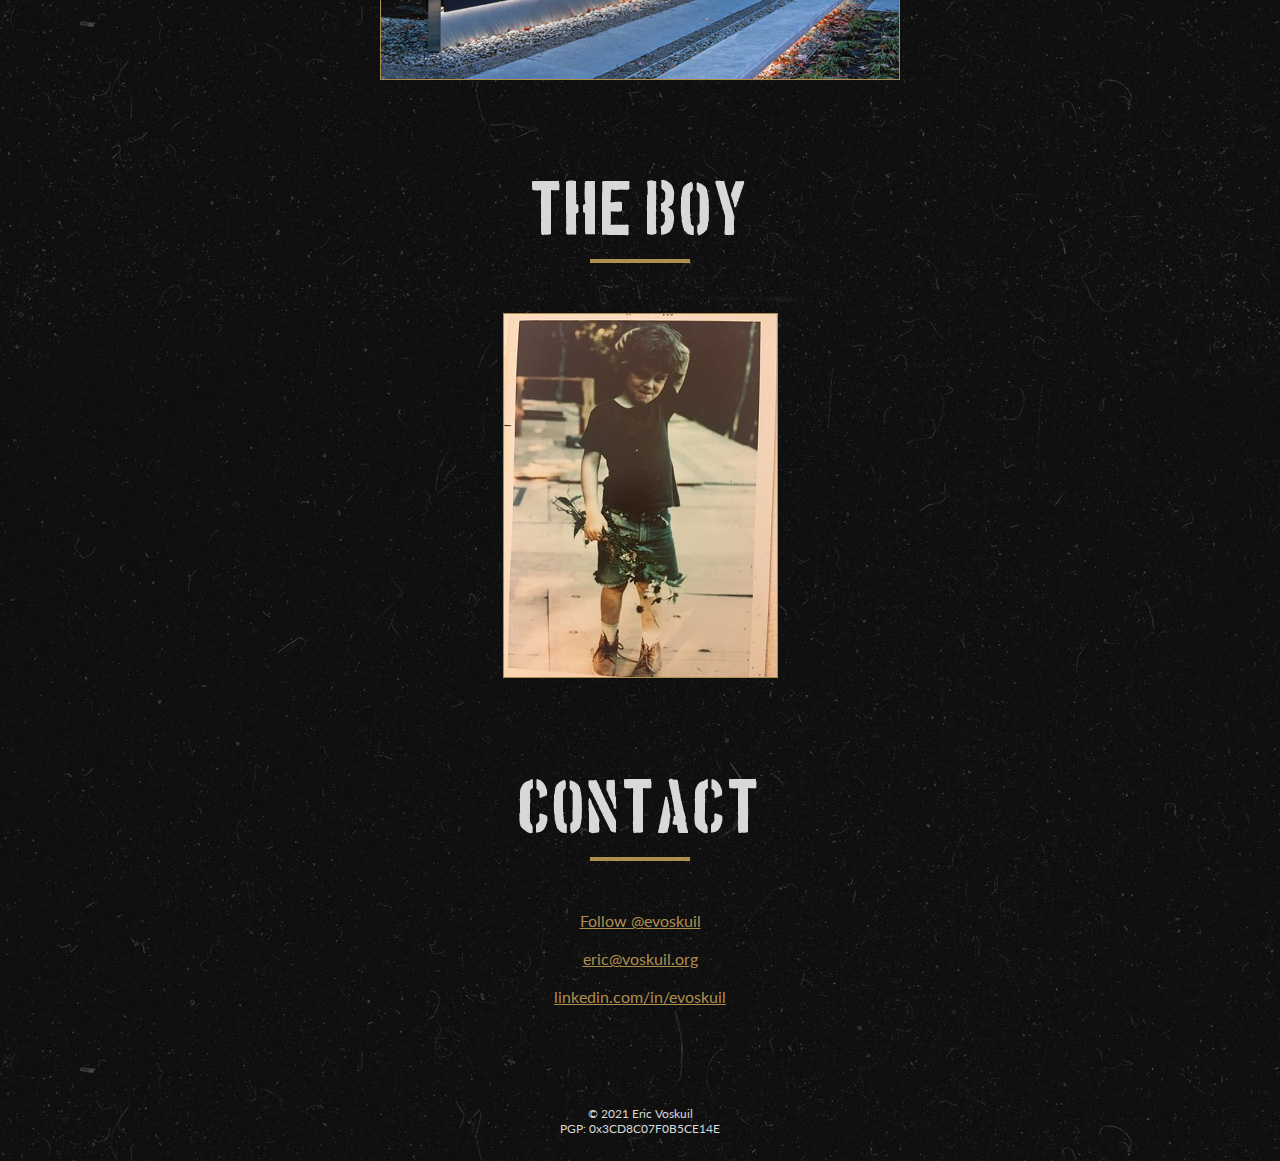
==== commit 4cbfc917: "WIP" ====
--- a/index.html
+++ b/index.html
@@ -170,9 +170,7 @@
         <div class="section">
             <div class="title">THE BOY</div>
                 <div class="center-margin">
-                    <a href="https://en.wikipedia.org/wiki/G%C5%8Dj%C5%AB-ry%C5%AB" target="blank_">
-                        <img src="./images/boy.jpg" class="row-img" alt="Flowers for Mom">
-                    </a>
+                    <img src="./images/boy.jpg" class="row-img" alt="Flowers for Mom">
                 </div>
             </div>
         </div>
@@ -186,7 +184,7 @@
                     <br><br>
                     <a href="mailto:eric@voskuil.org">eric@voskuil.org</a>
                     <br><br>
-                    <a href="https://linkedin/in/evoskuil">linkedin/in/evoskuil</a>
+                    <a href="https://linkedin.com/in/evoskuil">linkedin.com/in/evoskuil</a>
                 </div>
             </div>
         </div>
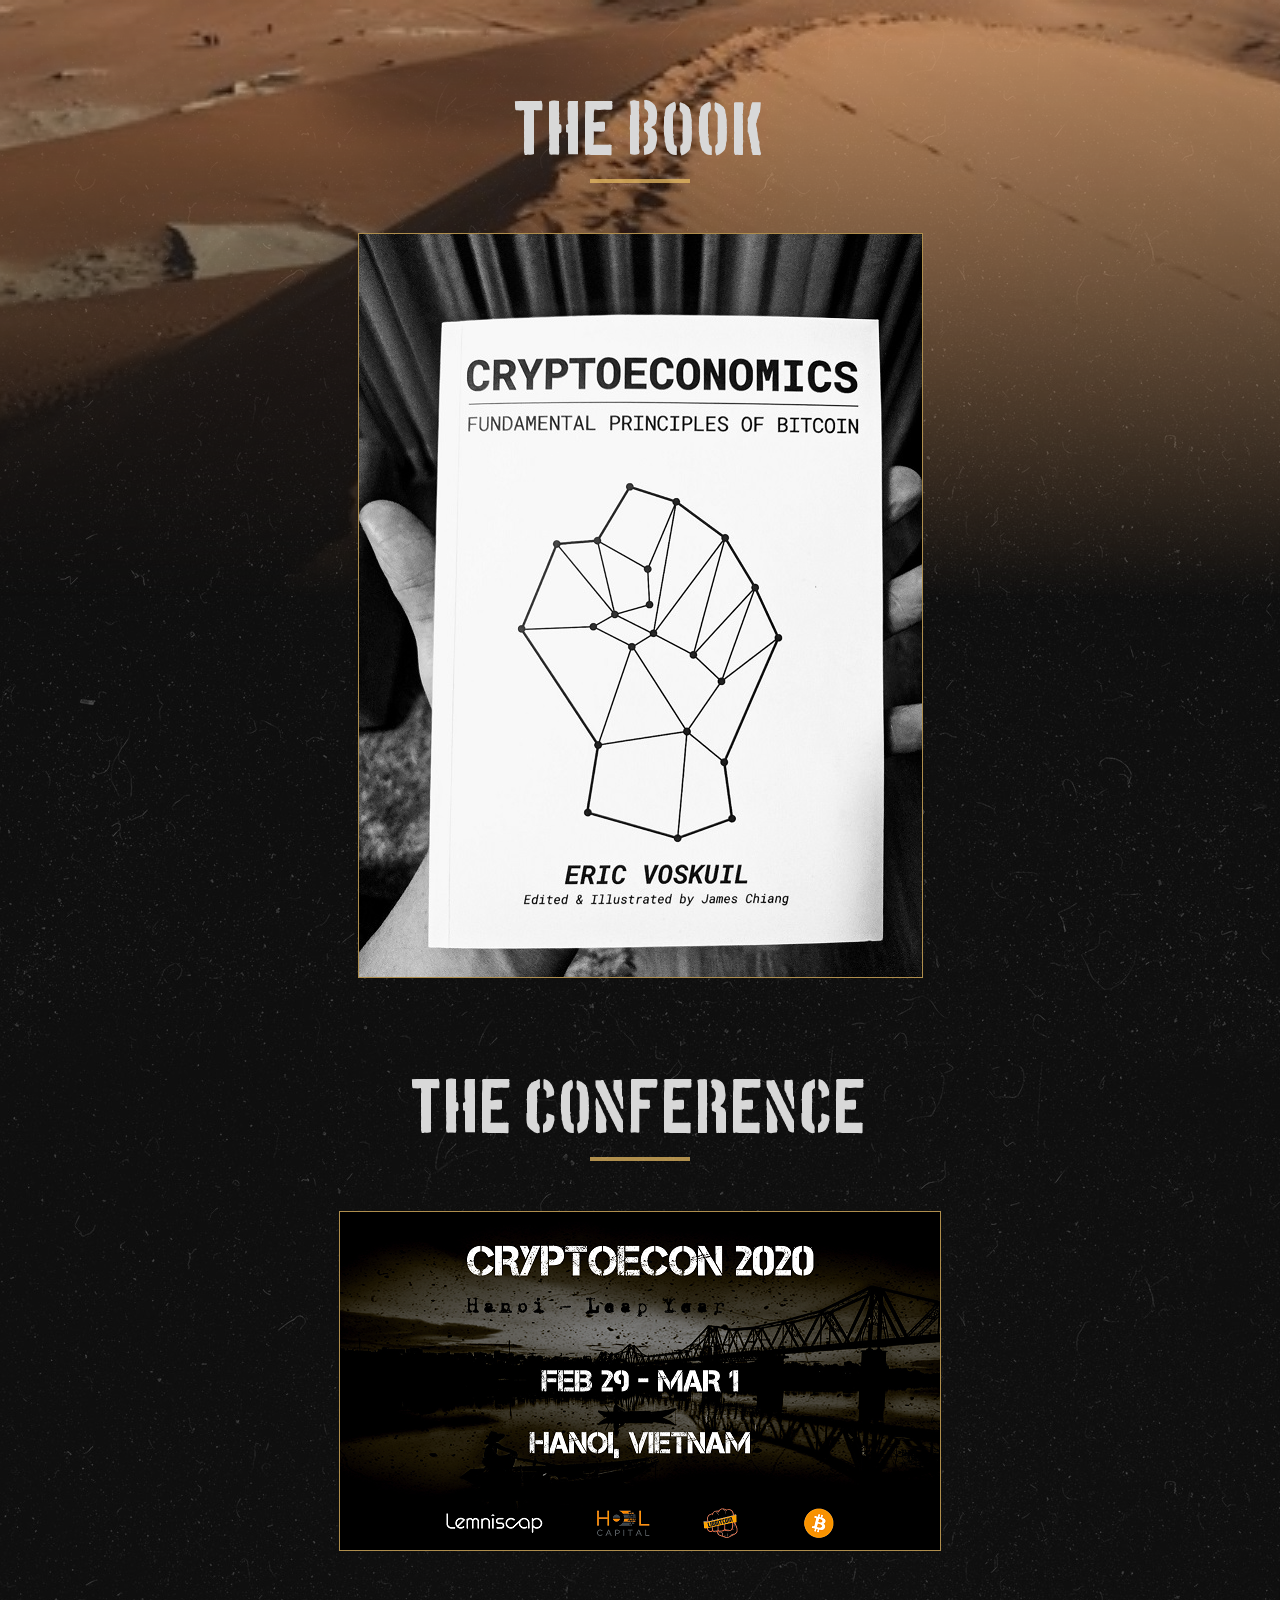
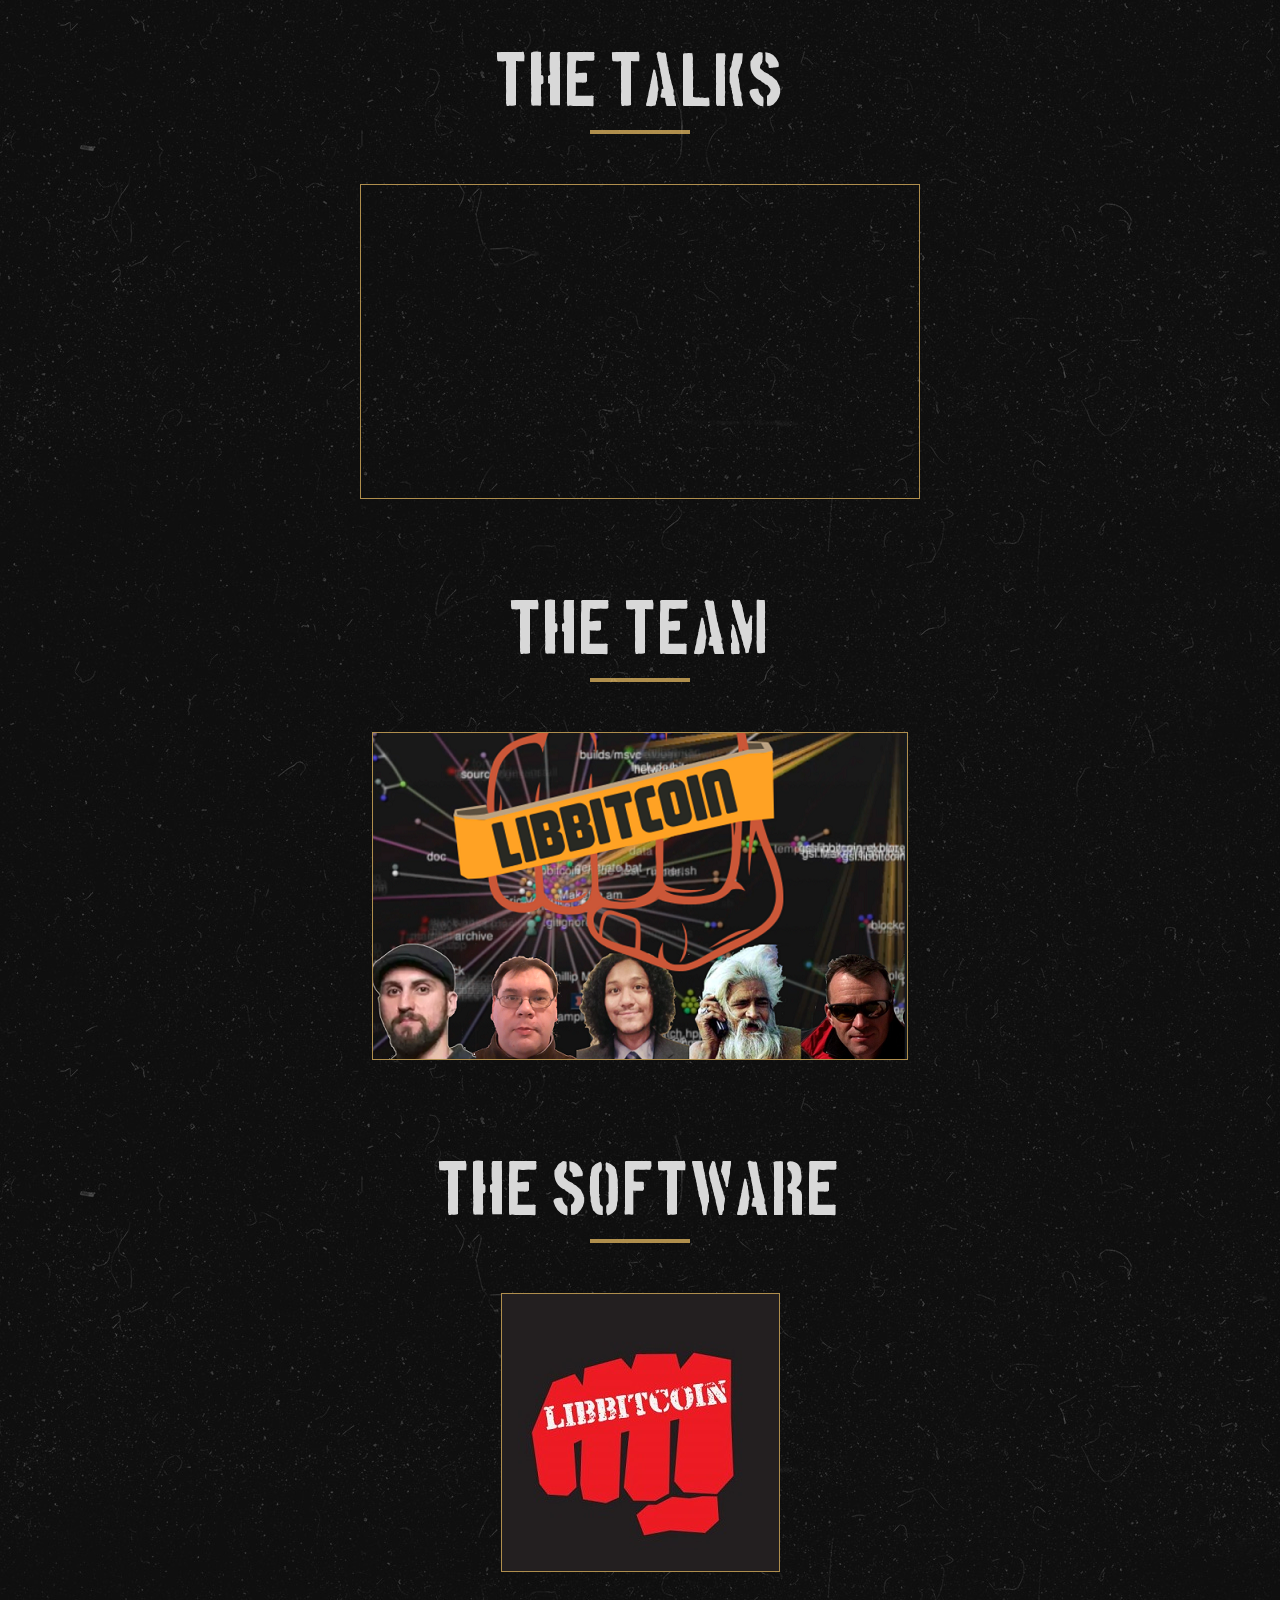
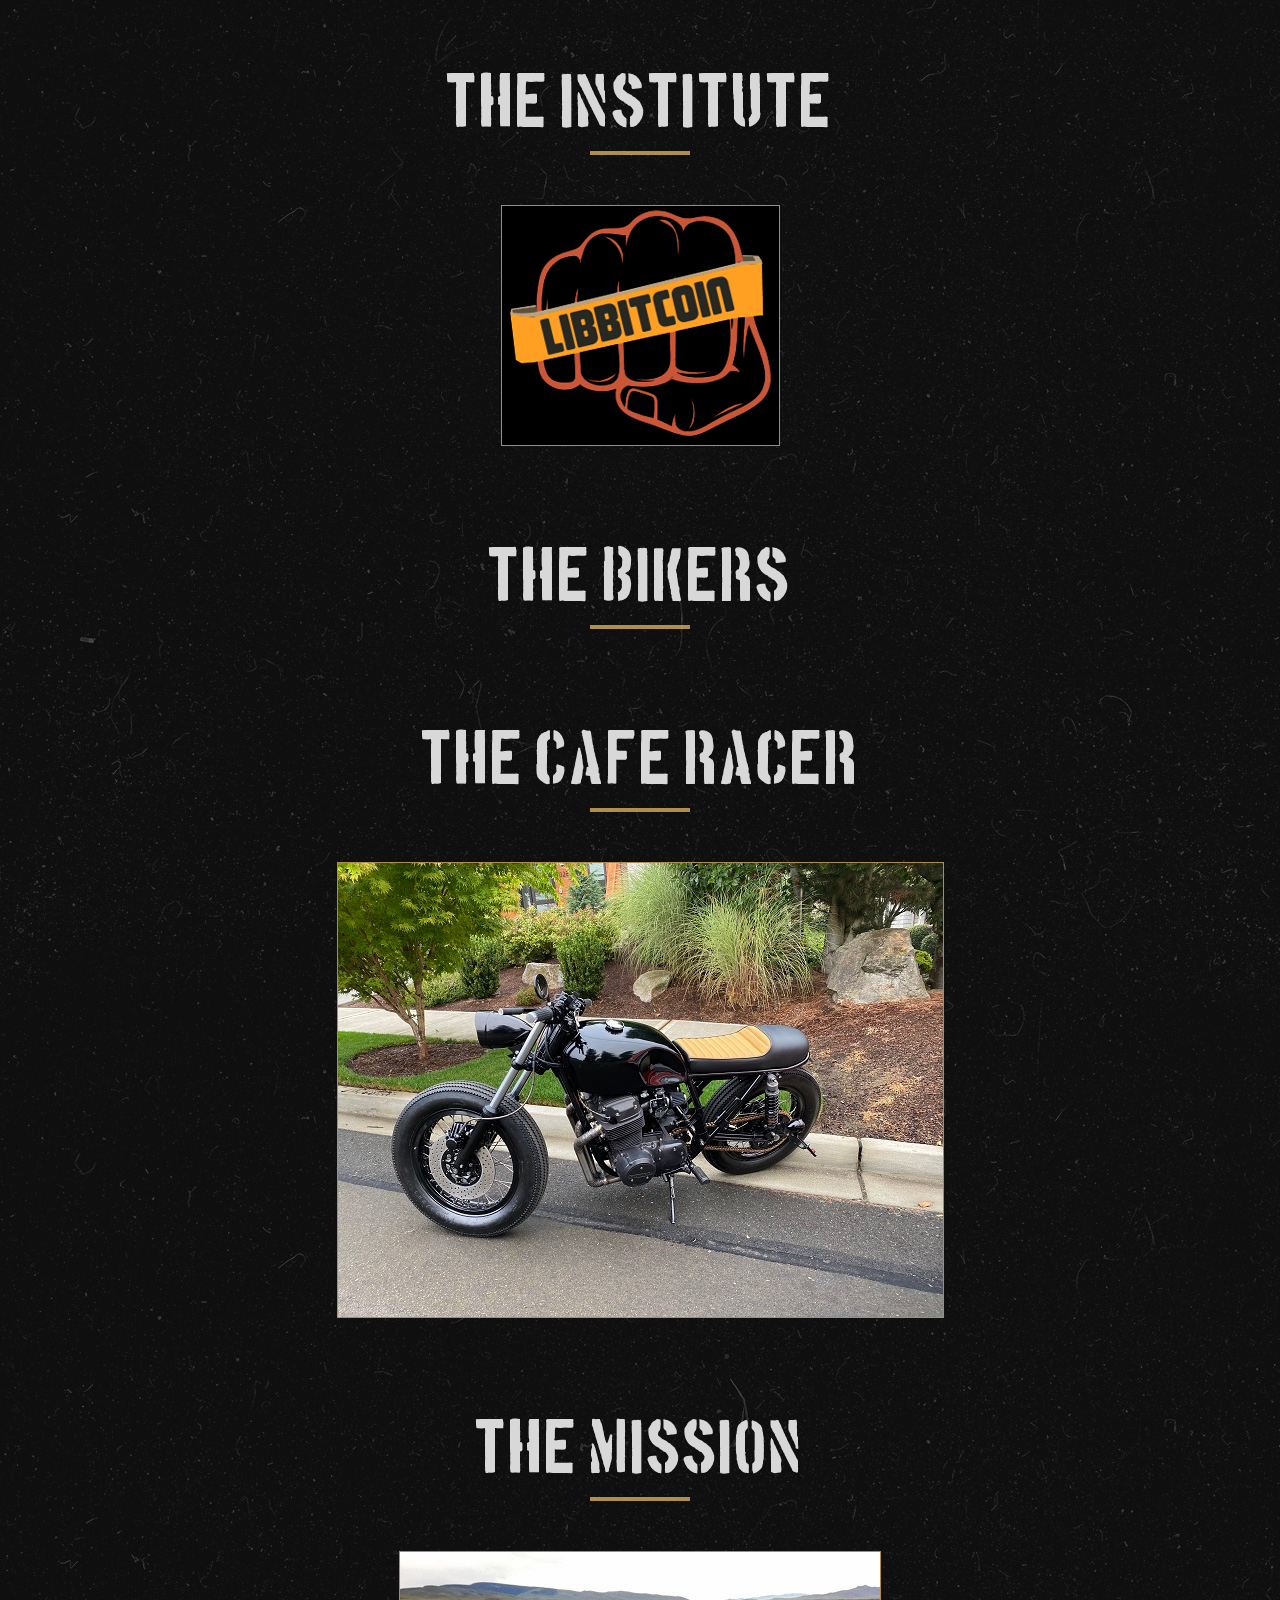
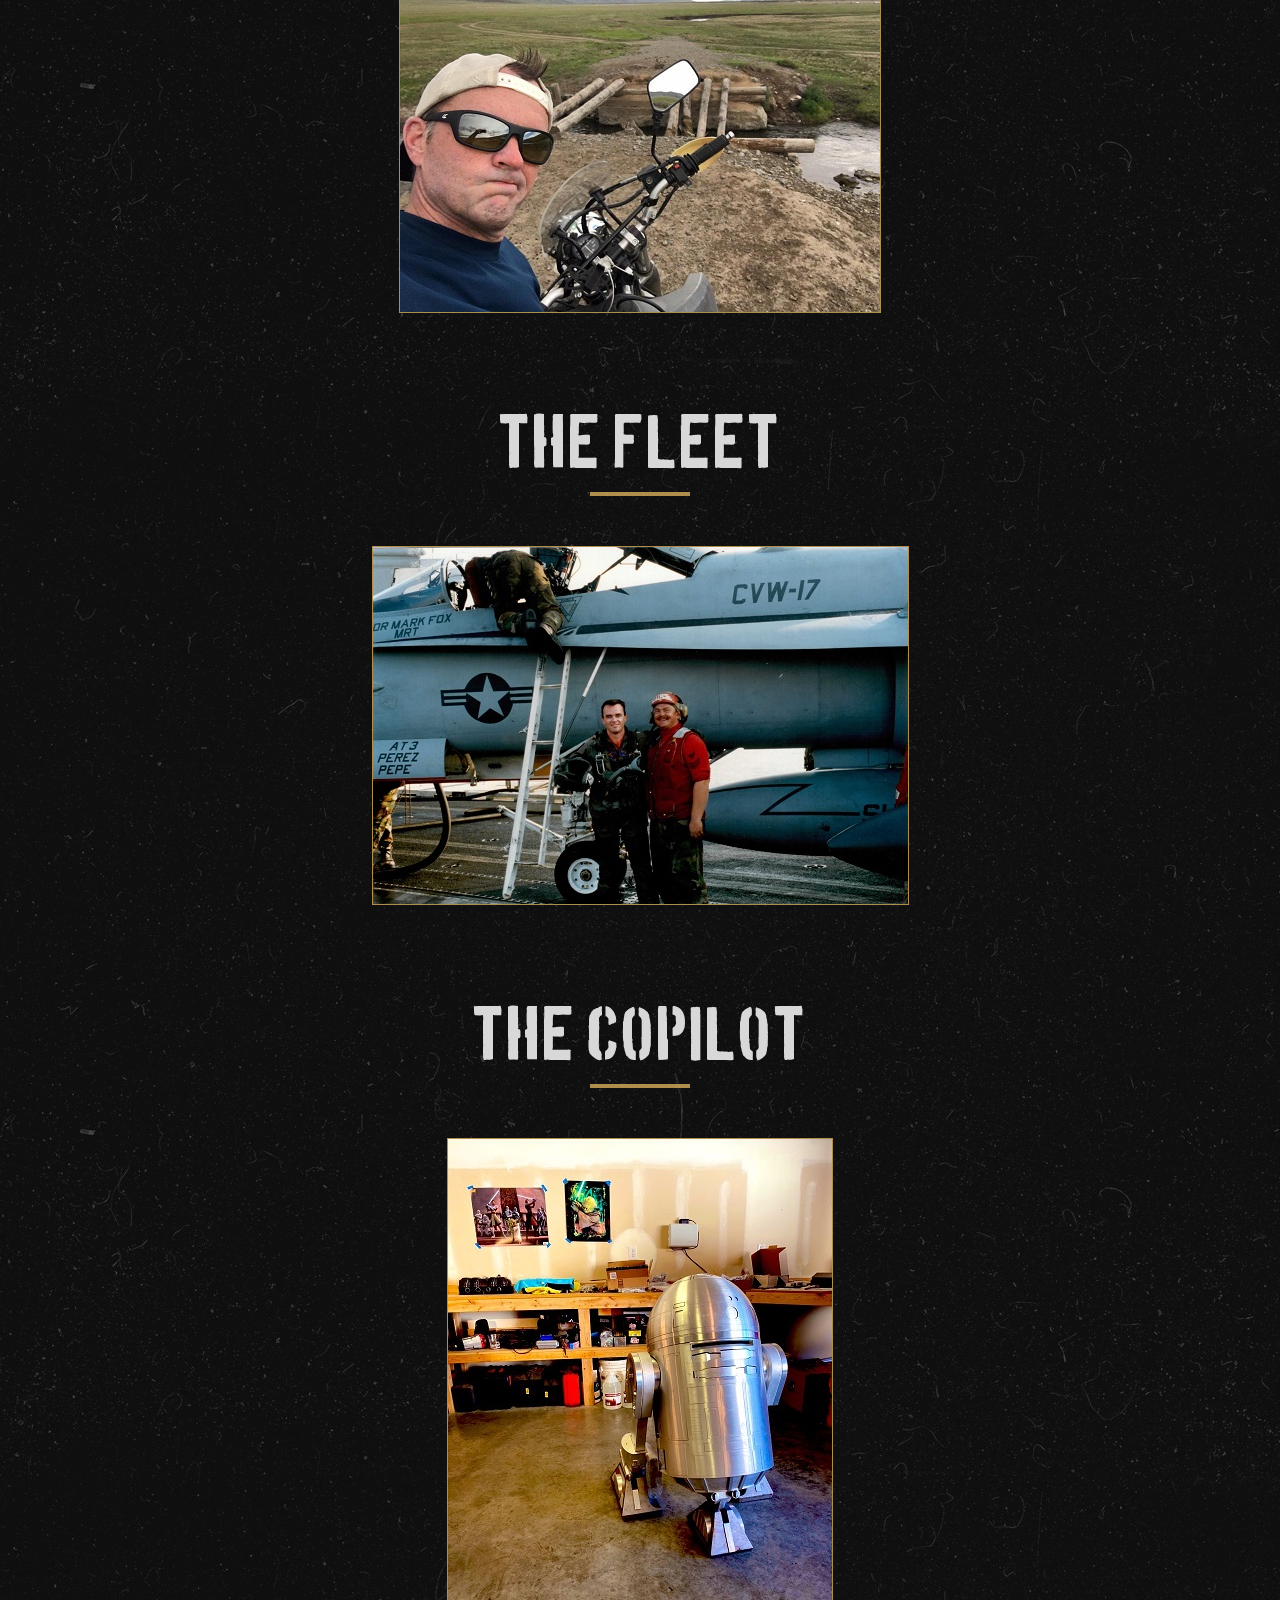
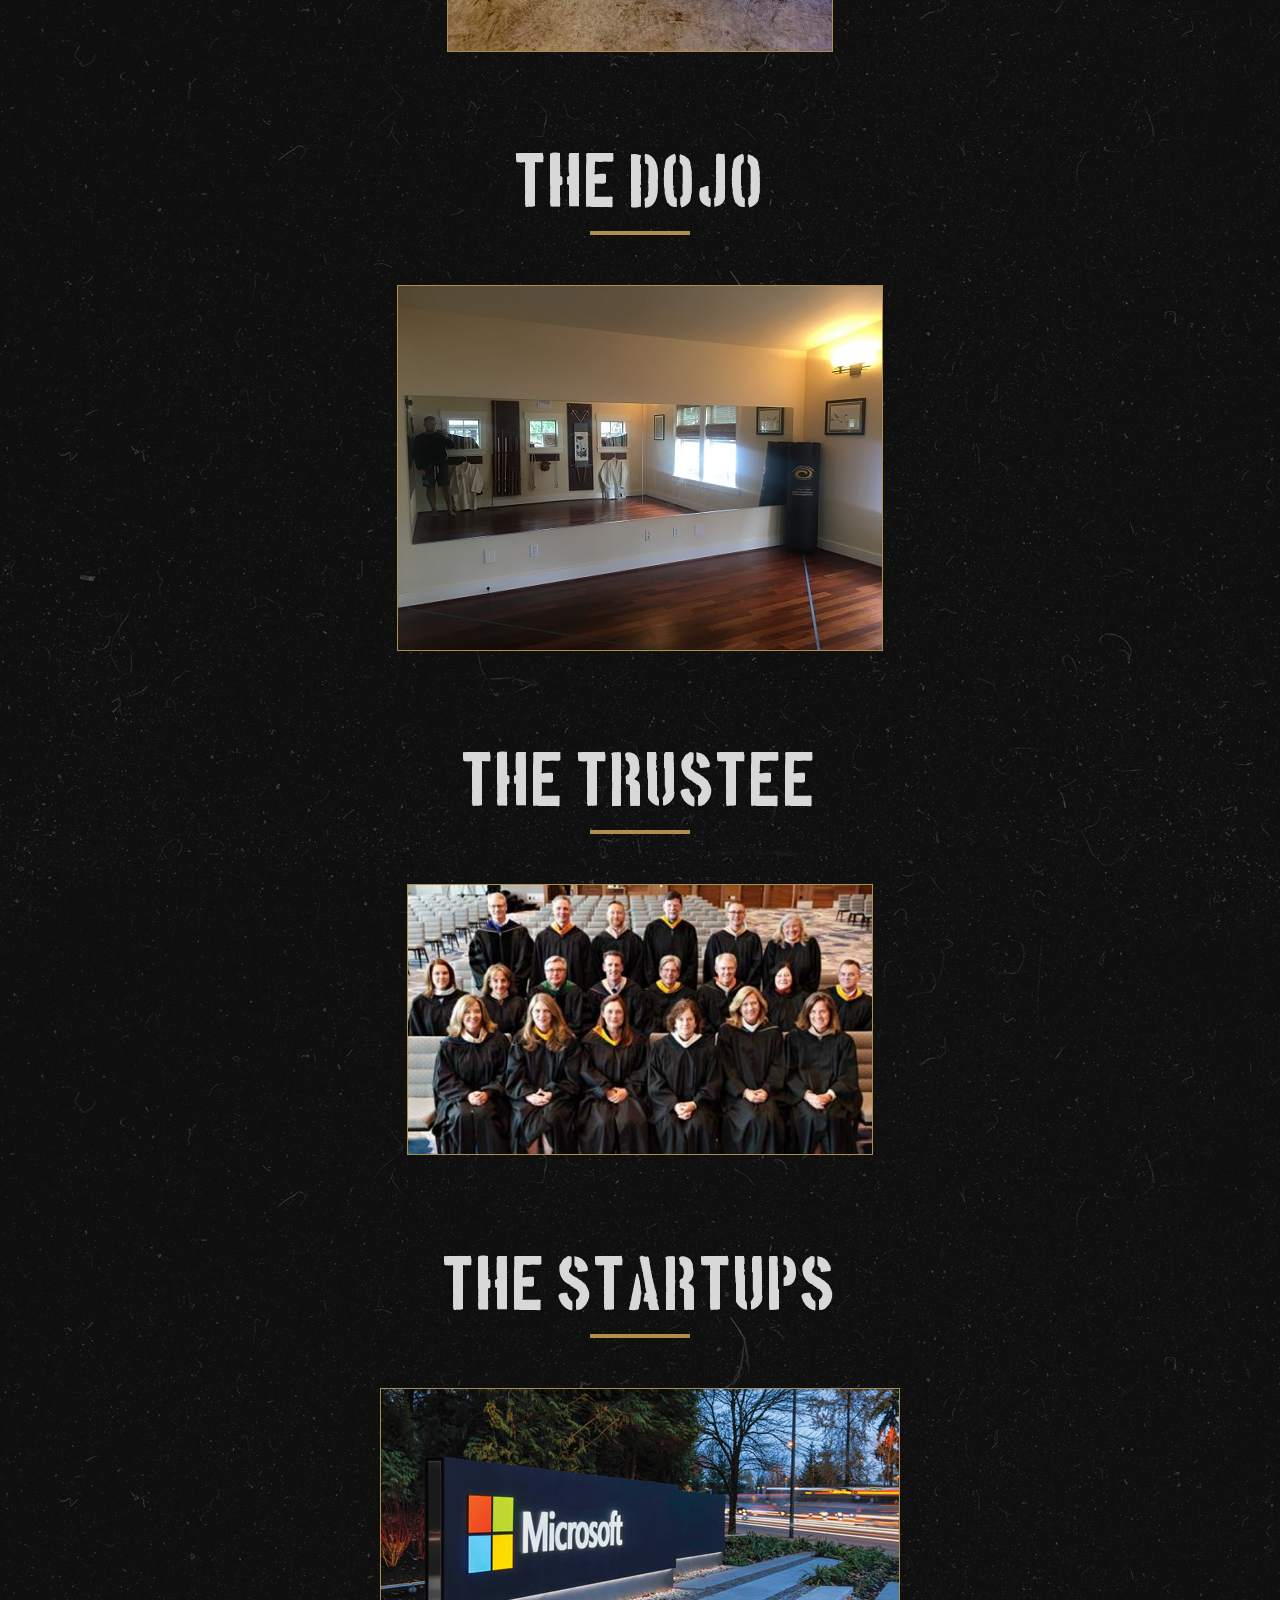
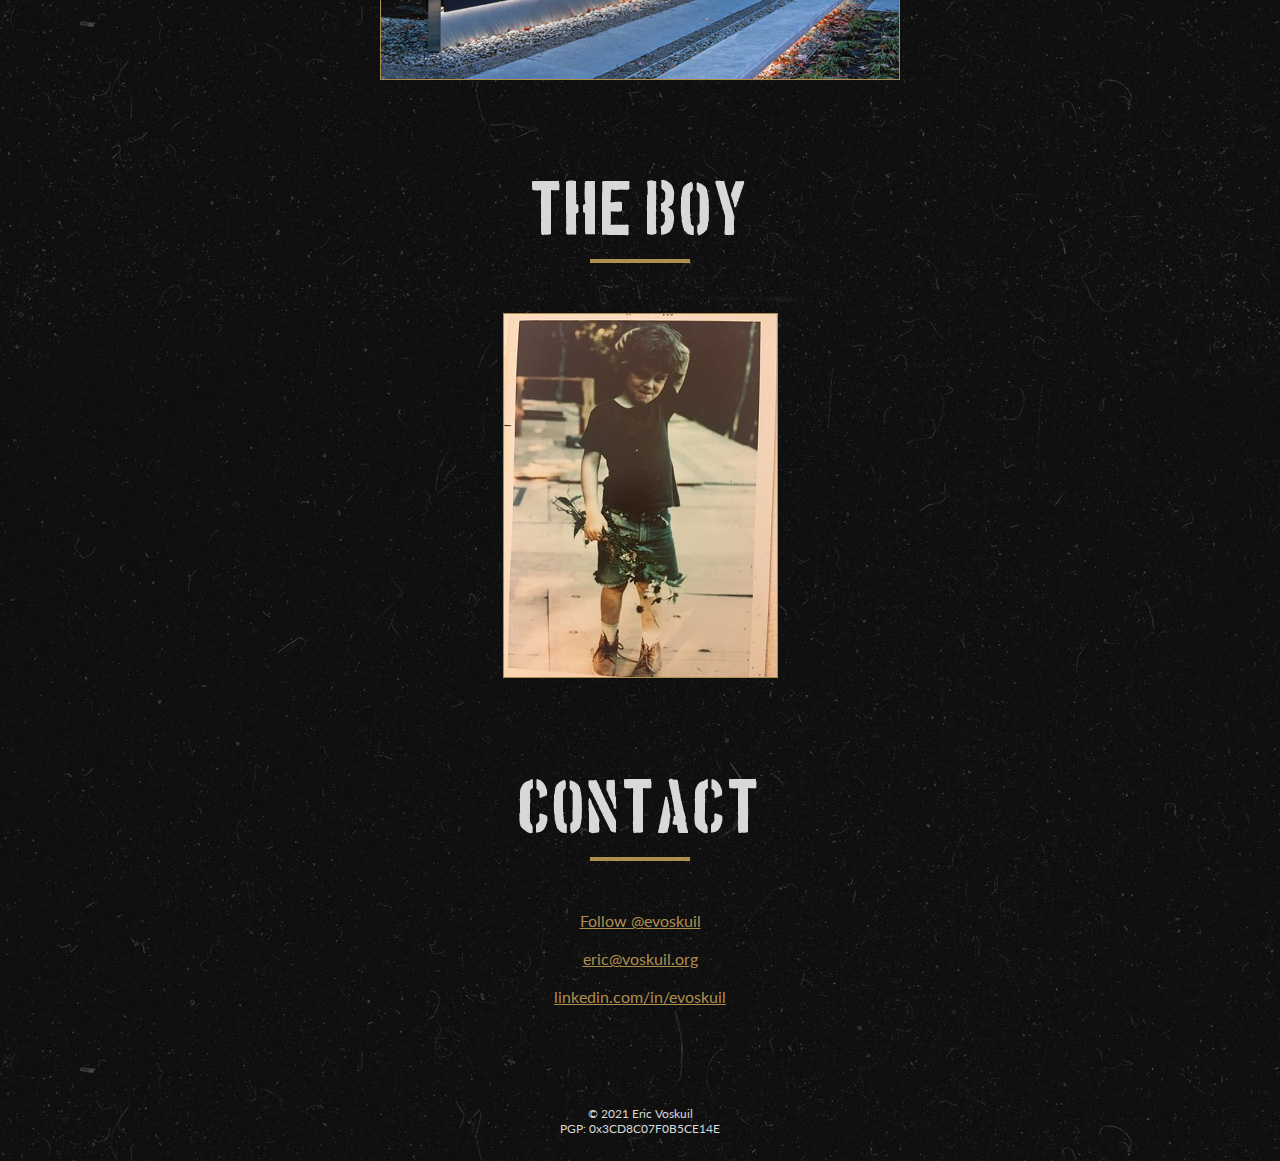
==== commit fd2dbb06: "WIP" ====
--- a/index.html
+++ b/index.html
@@ -38,7 +38,7 @@
         </div>
 
         <div class="section">
-            <div class="title">THE PRESENTATIONS</div>
+            <div class="title">THE TALKS</div>
             <div class="content">
                 <div class="center-margin">
                     <iframe class="row-img"
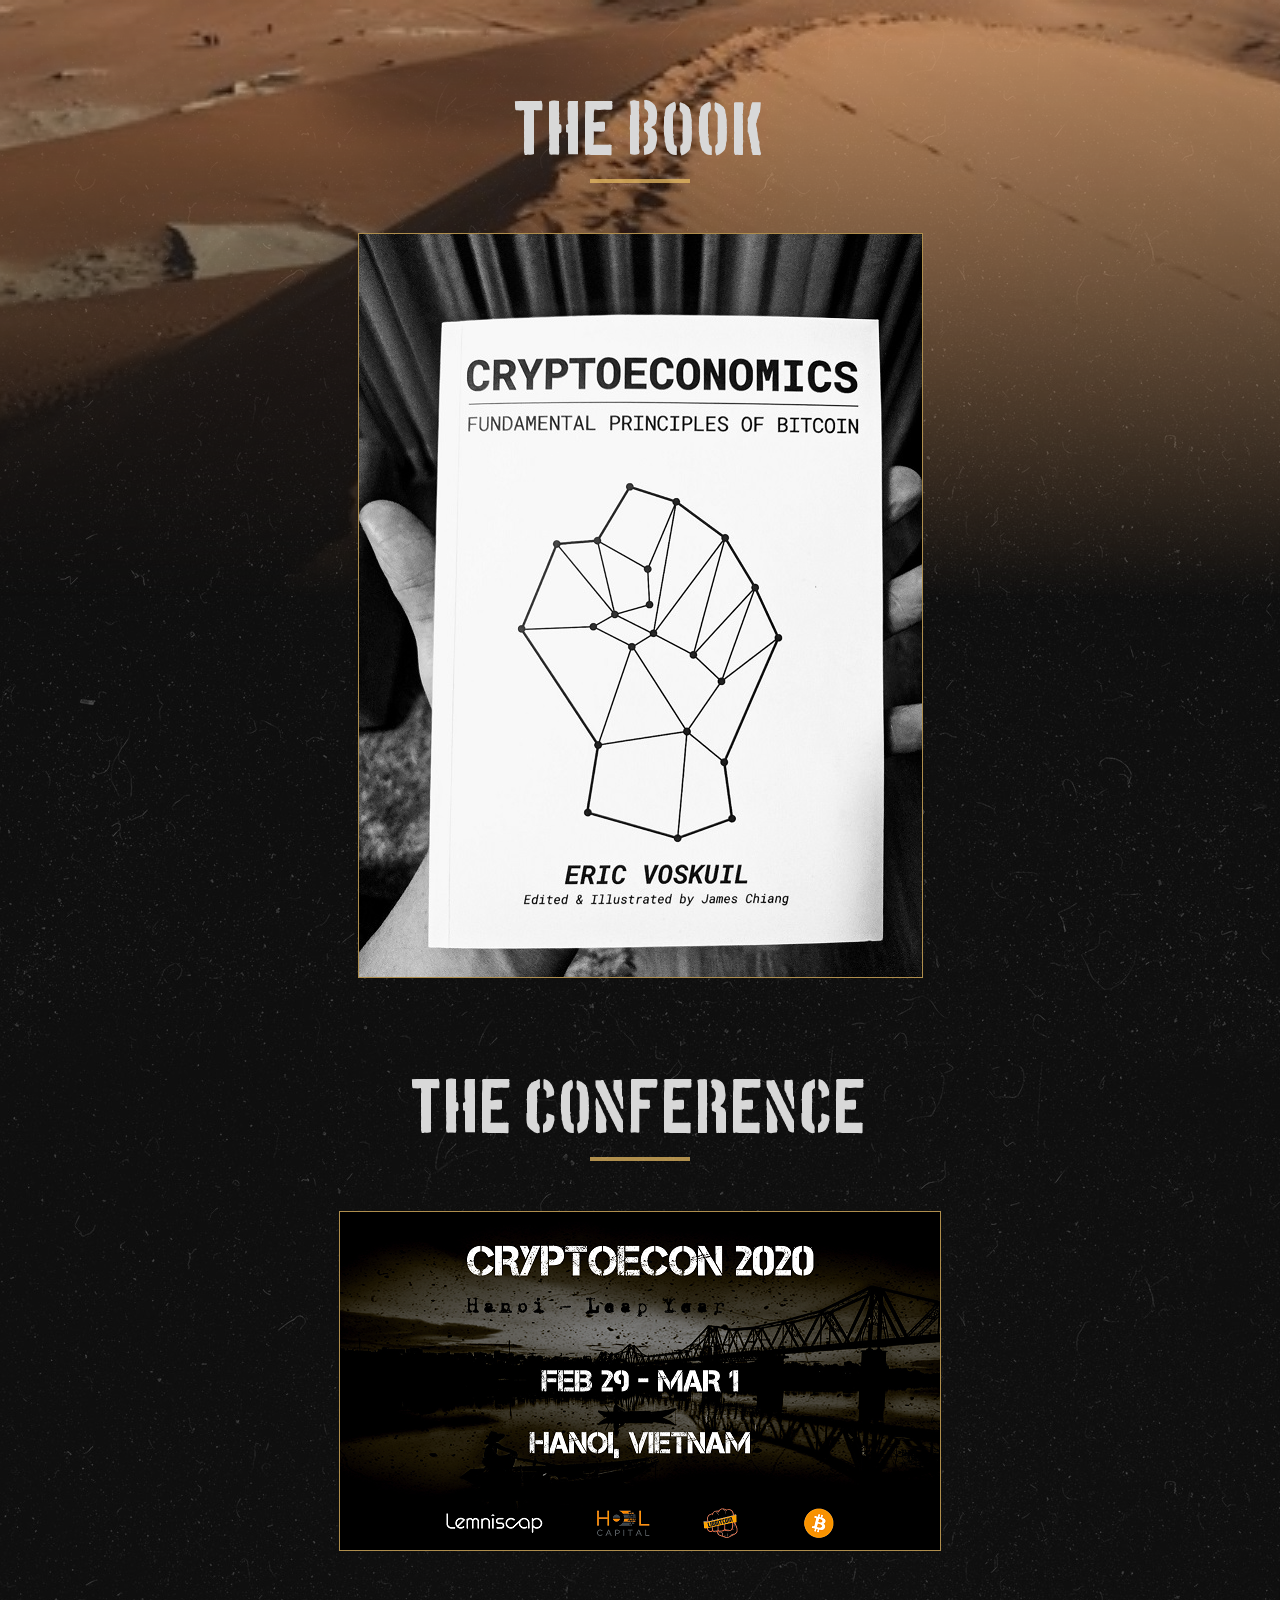
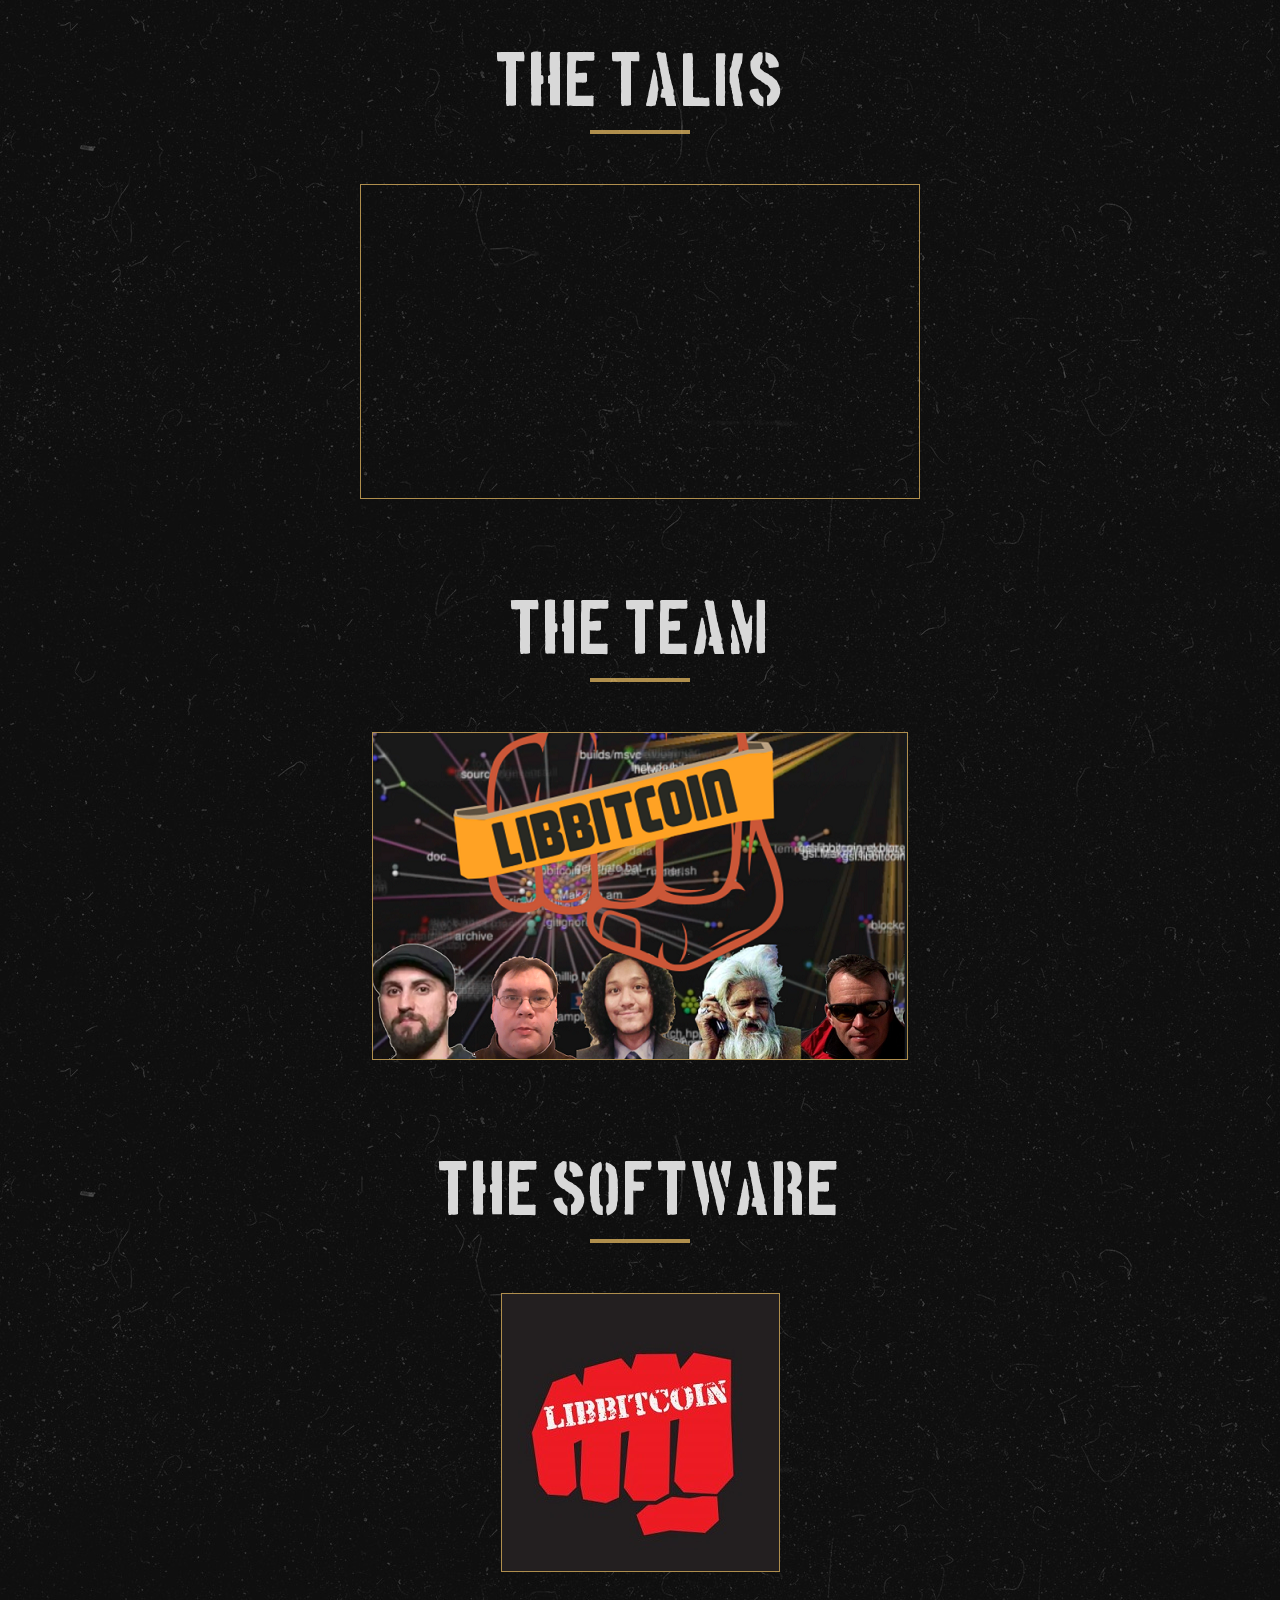
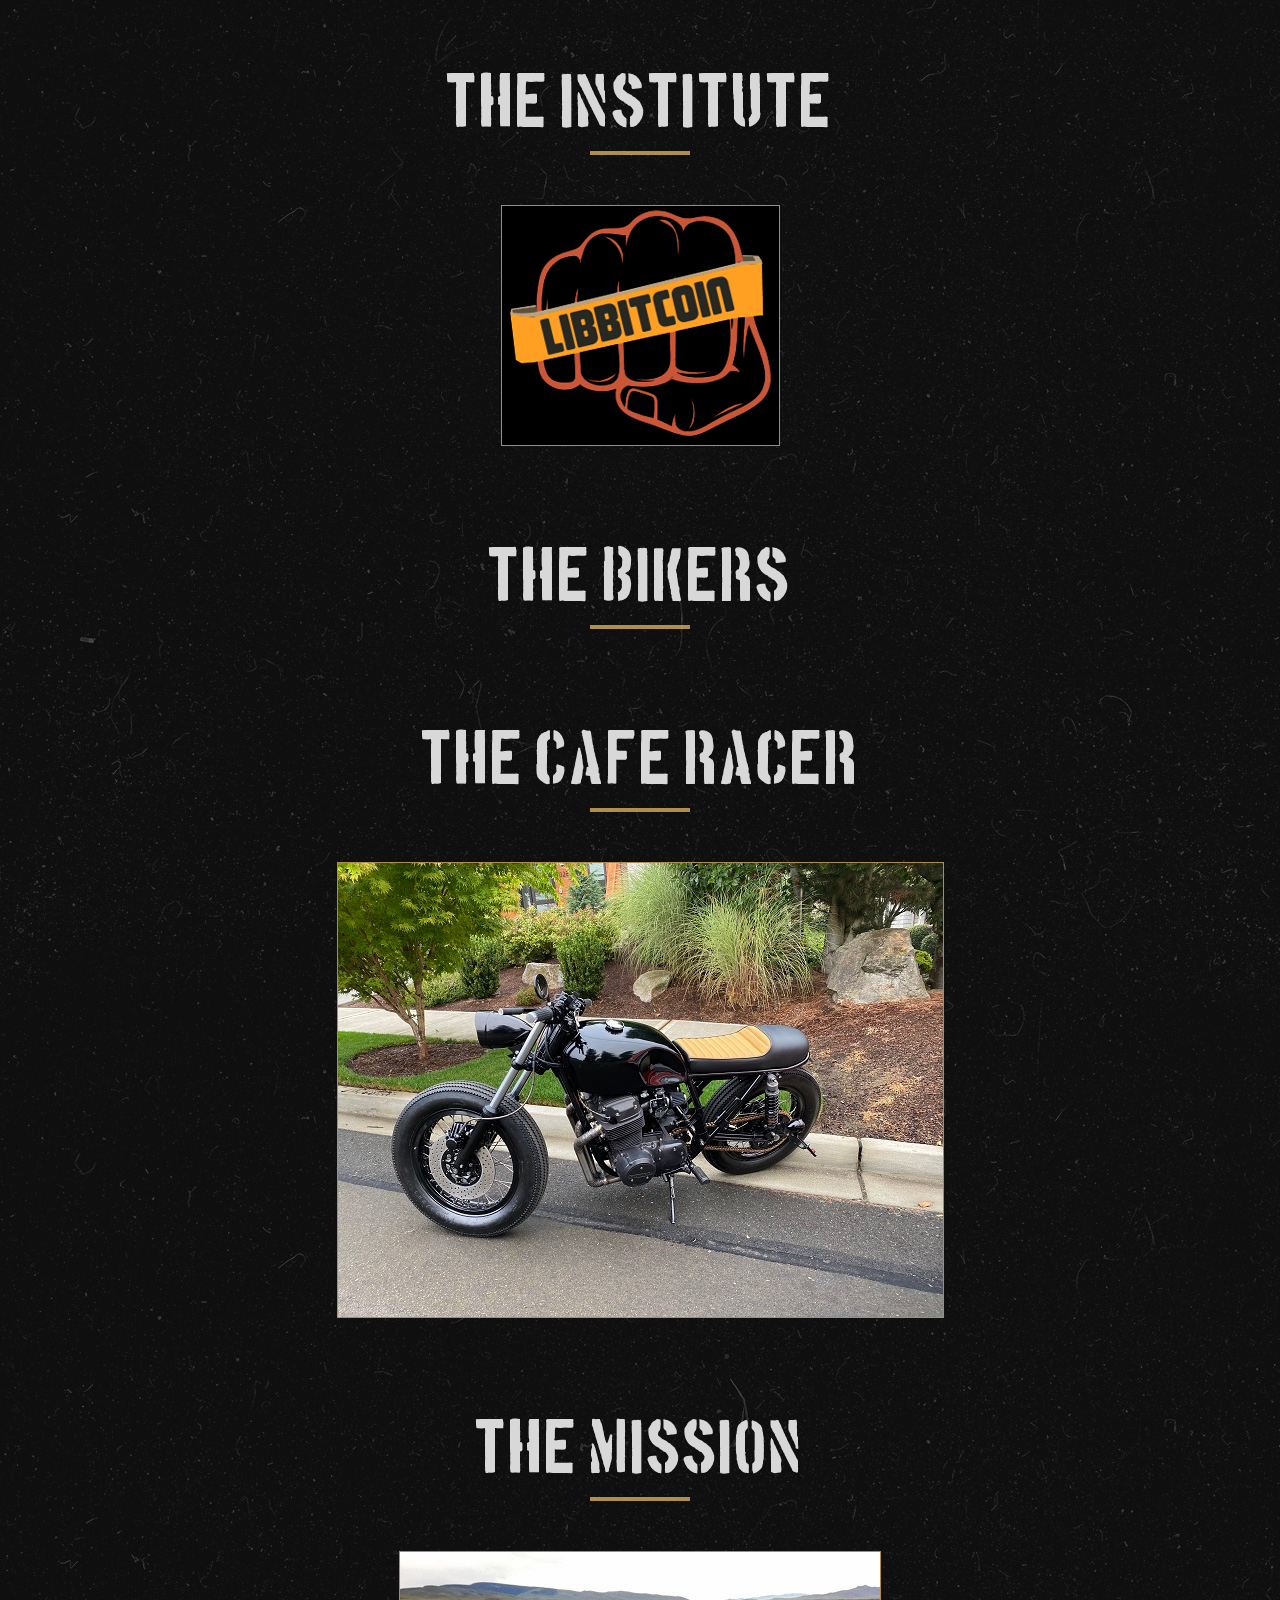
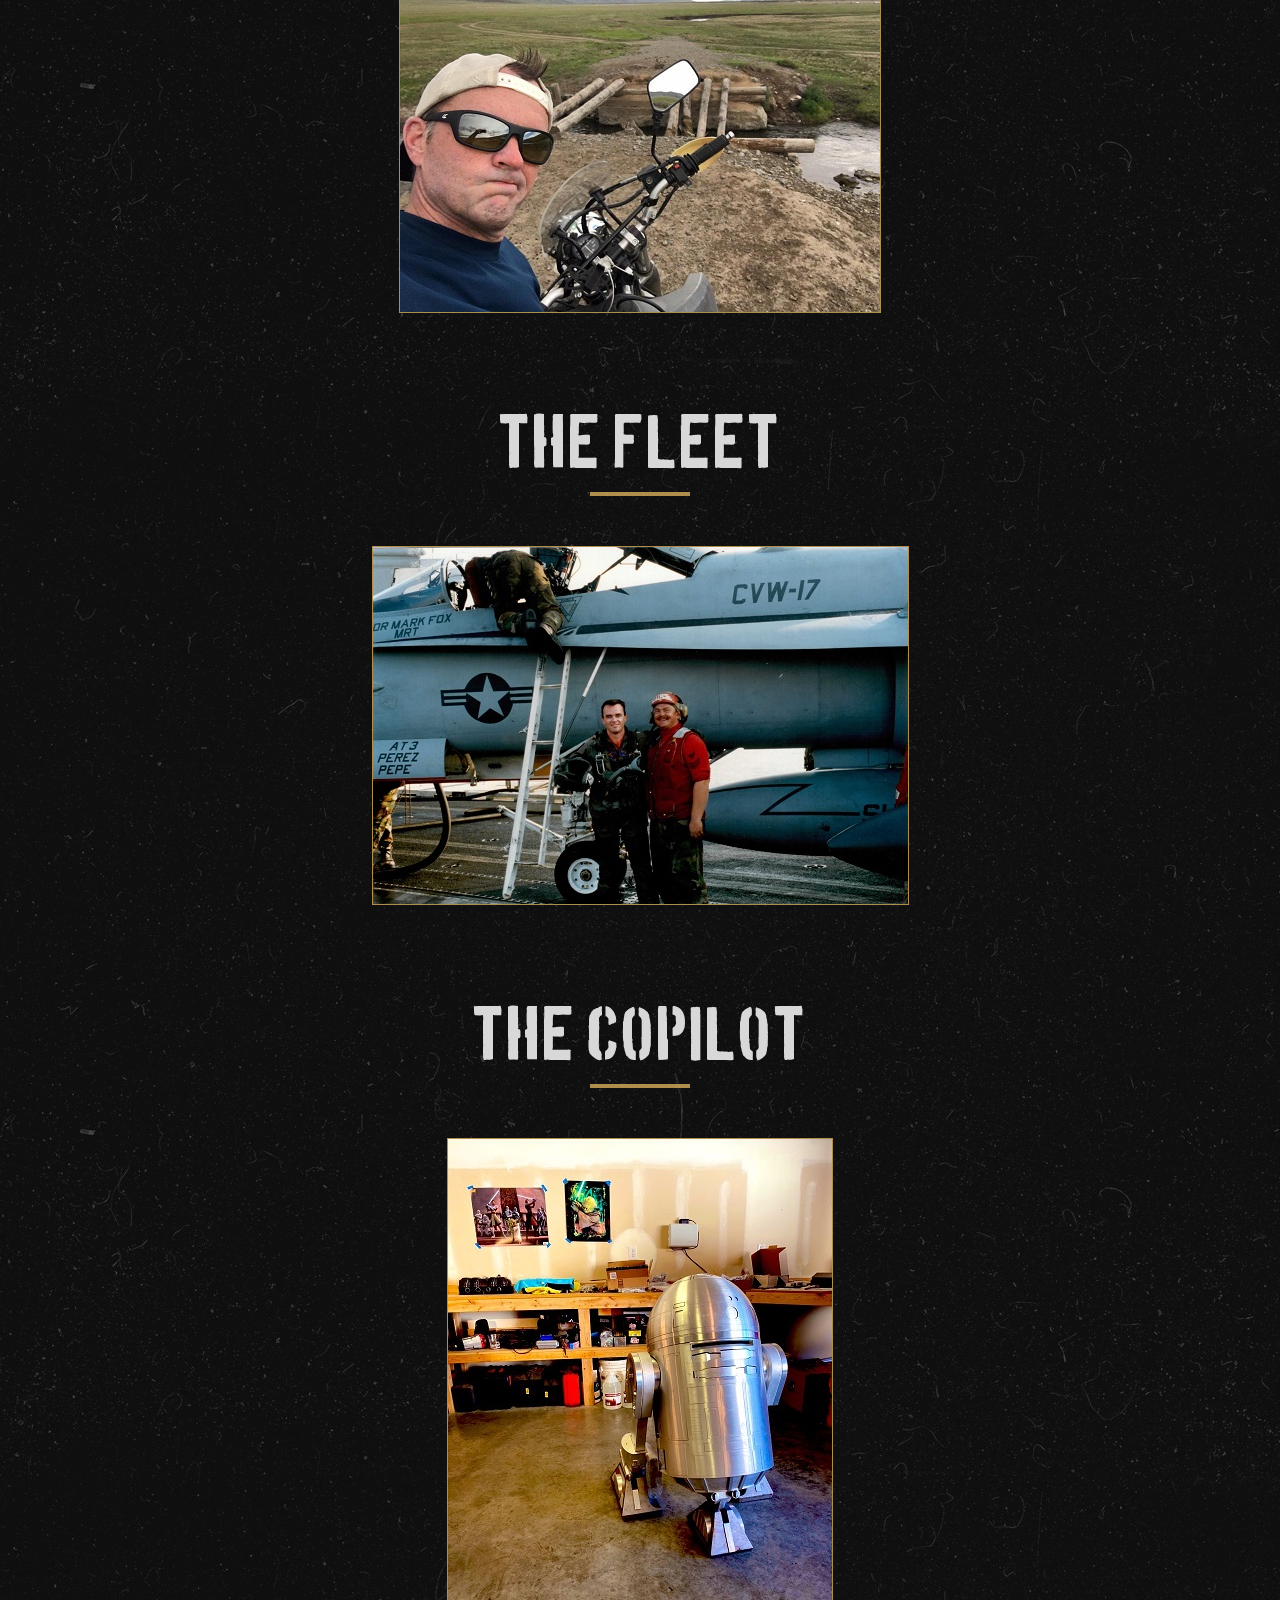
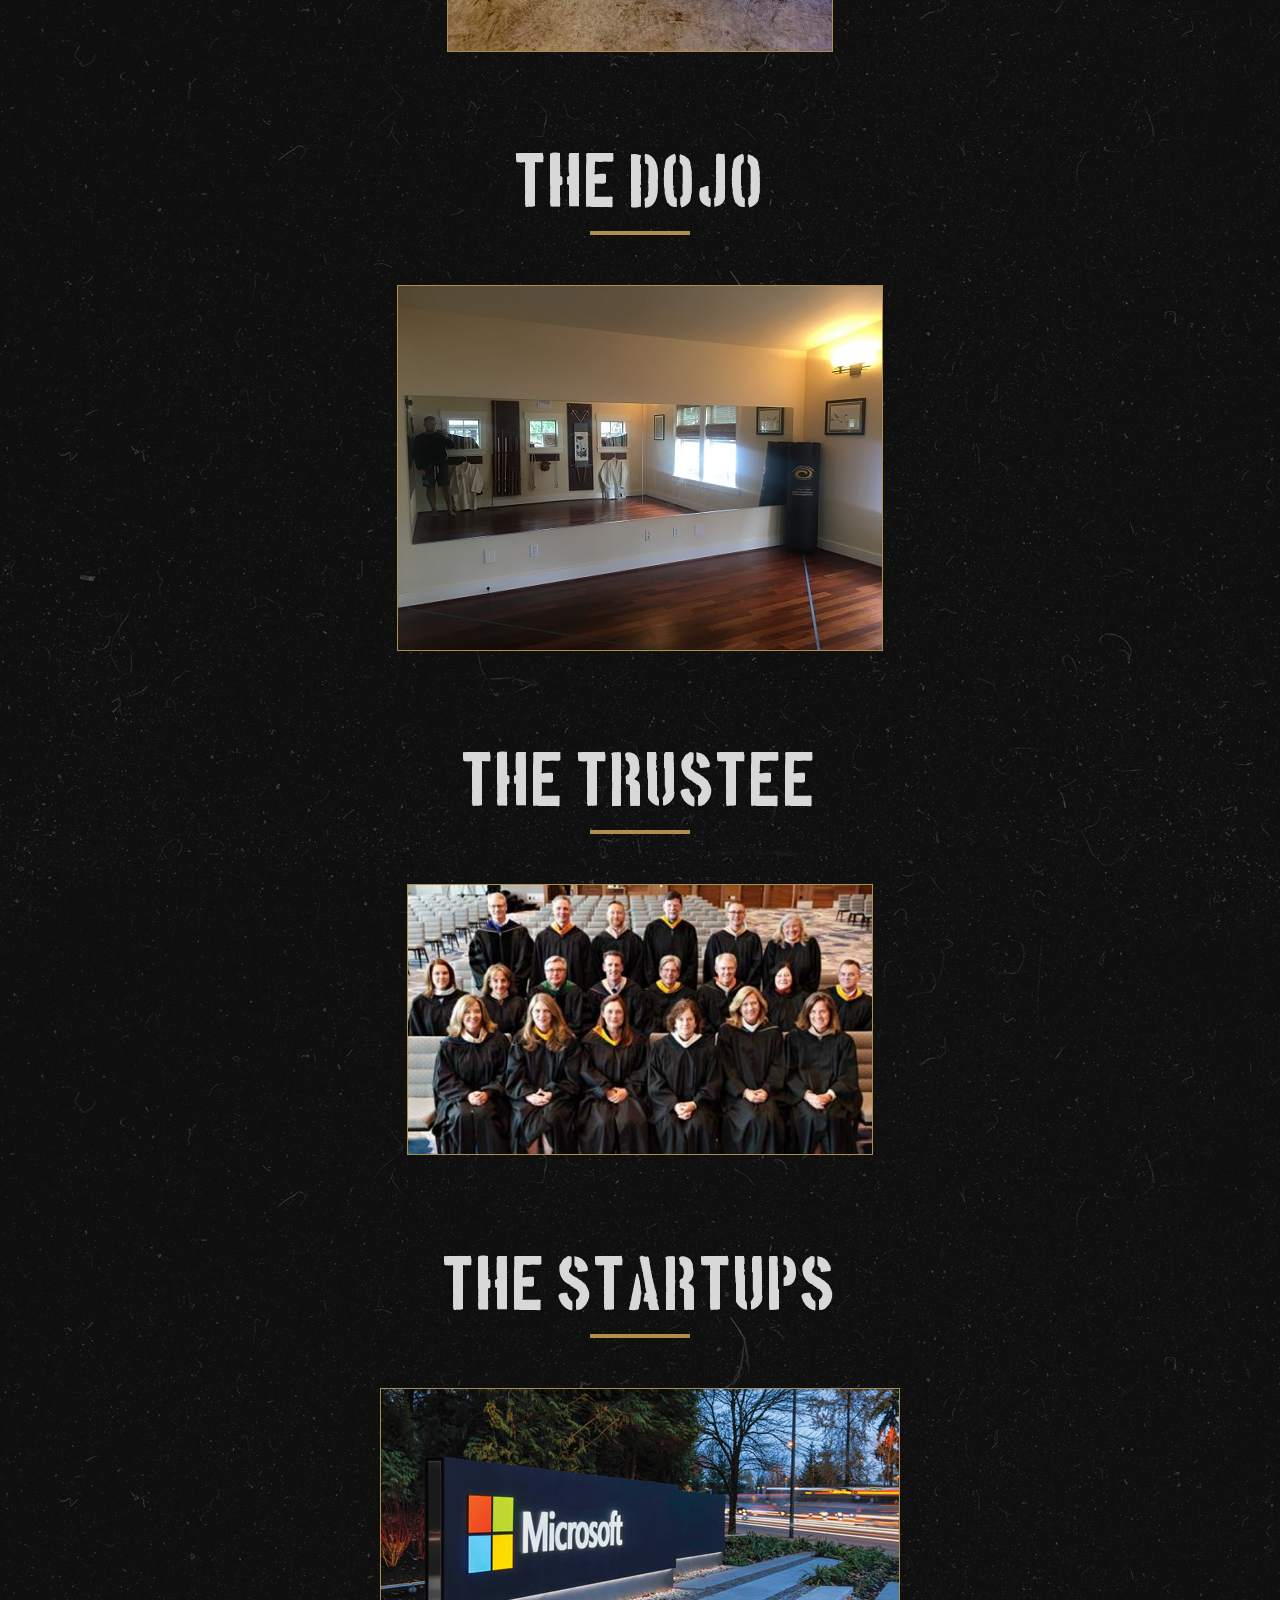
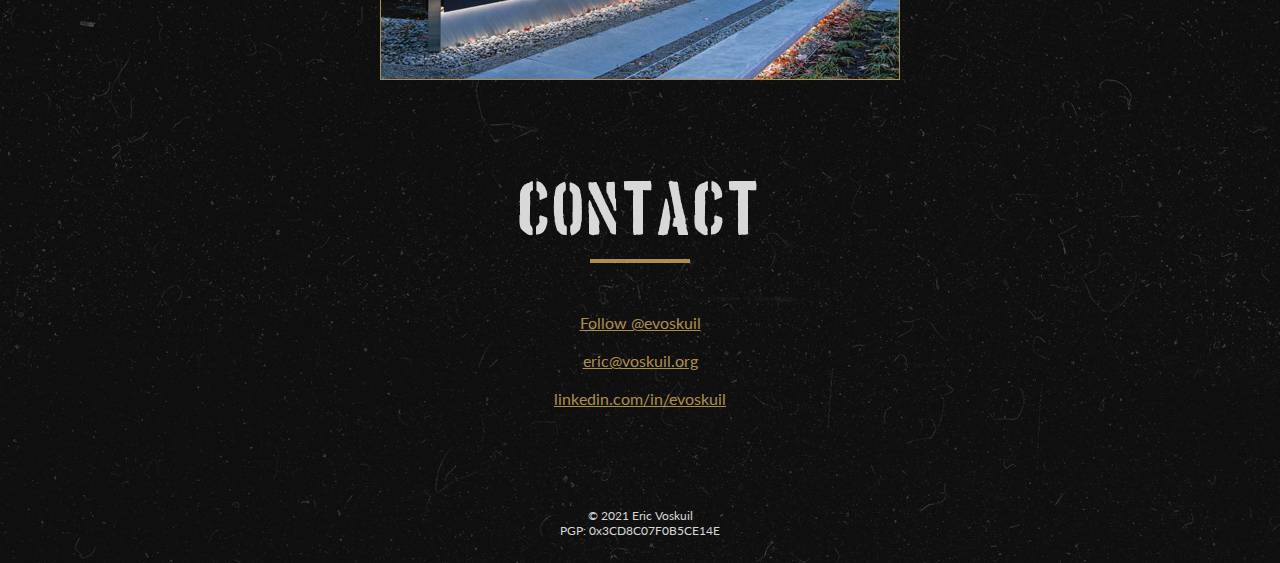
==== commit 08c6f6c8: "Add audiobook link and french wiki link, remove boy." ====
--- a/index.html
+++ b/index.html
@@ -9,6 +9,16 @@
         <link rel="icon" type="image/png" href="images/fist.png" />
         <link rel="stylesheet" href="style/style.css"/>
         <script async src="https://platform.twitter.com/widgets.js" charset="utf-8"></script>
+        
+        <!-- Global site tag (gtag.js) - Google Analytics -->
+        <script async src="https://www.googletagmanager.com/gtag/js?id=G-XZV5NJFZFL"></script>
+        <script>
+          window.dataLayer = window.dataLayer || [];
+          function gtag(){dataLayer.push(arguments);}
+          gtag('js', new Date());
+
+          gtag('config', 'G-XZV5NJFZFL');
+        </script>
     </head>
     <body>
         <header>
@@ -168,14 +178,6 @@
         </div>
 
         <div class="section">
-            <div class="title">THE BOY</div>
-                <div class="center-margin">
-                    <img src="./images/boy.jpg" class="row-img" alt="Flowers for Mom">
-                </div>
-            </div>
-        </div>
-
-        <div class="section">
             <div class="title">CONTACT</div>
             <div class="content">
                 <div class="contact center">
